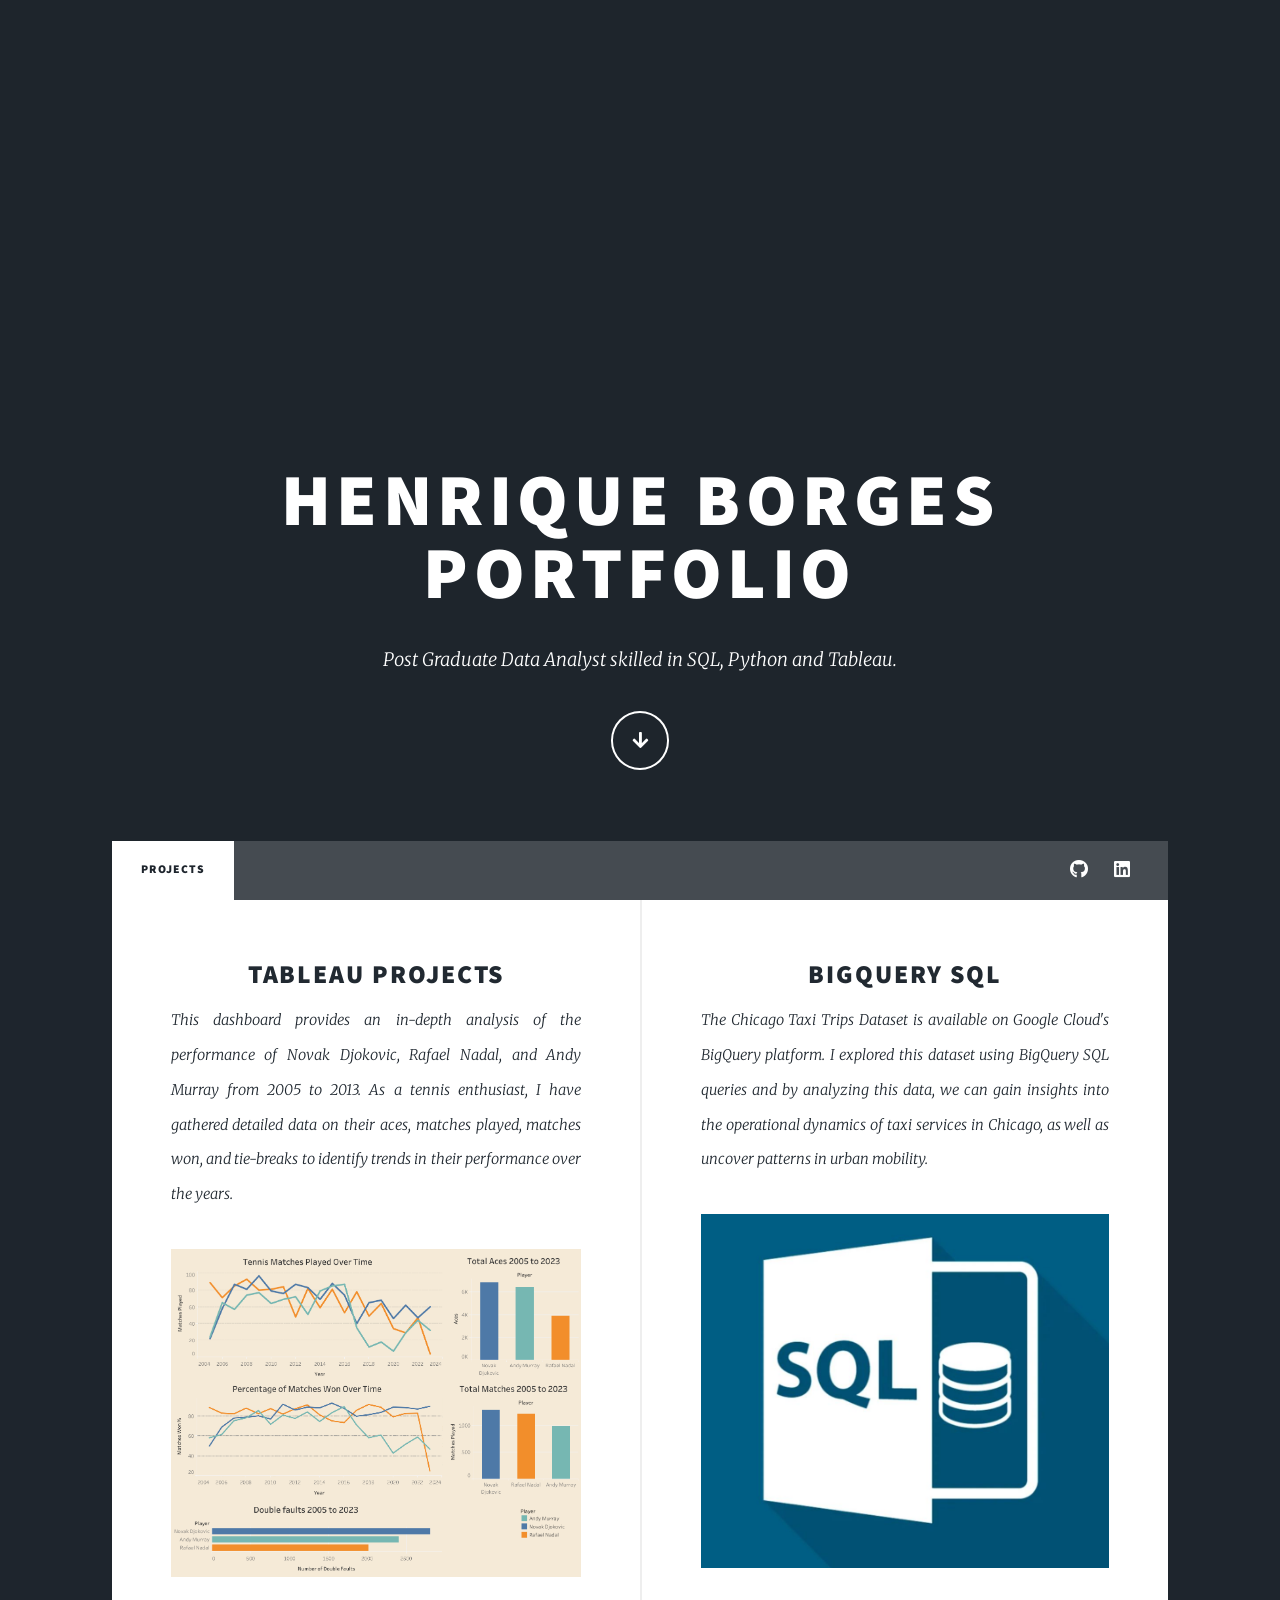
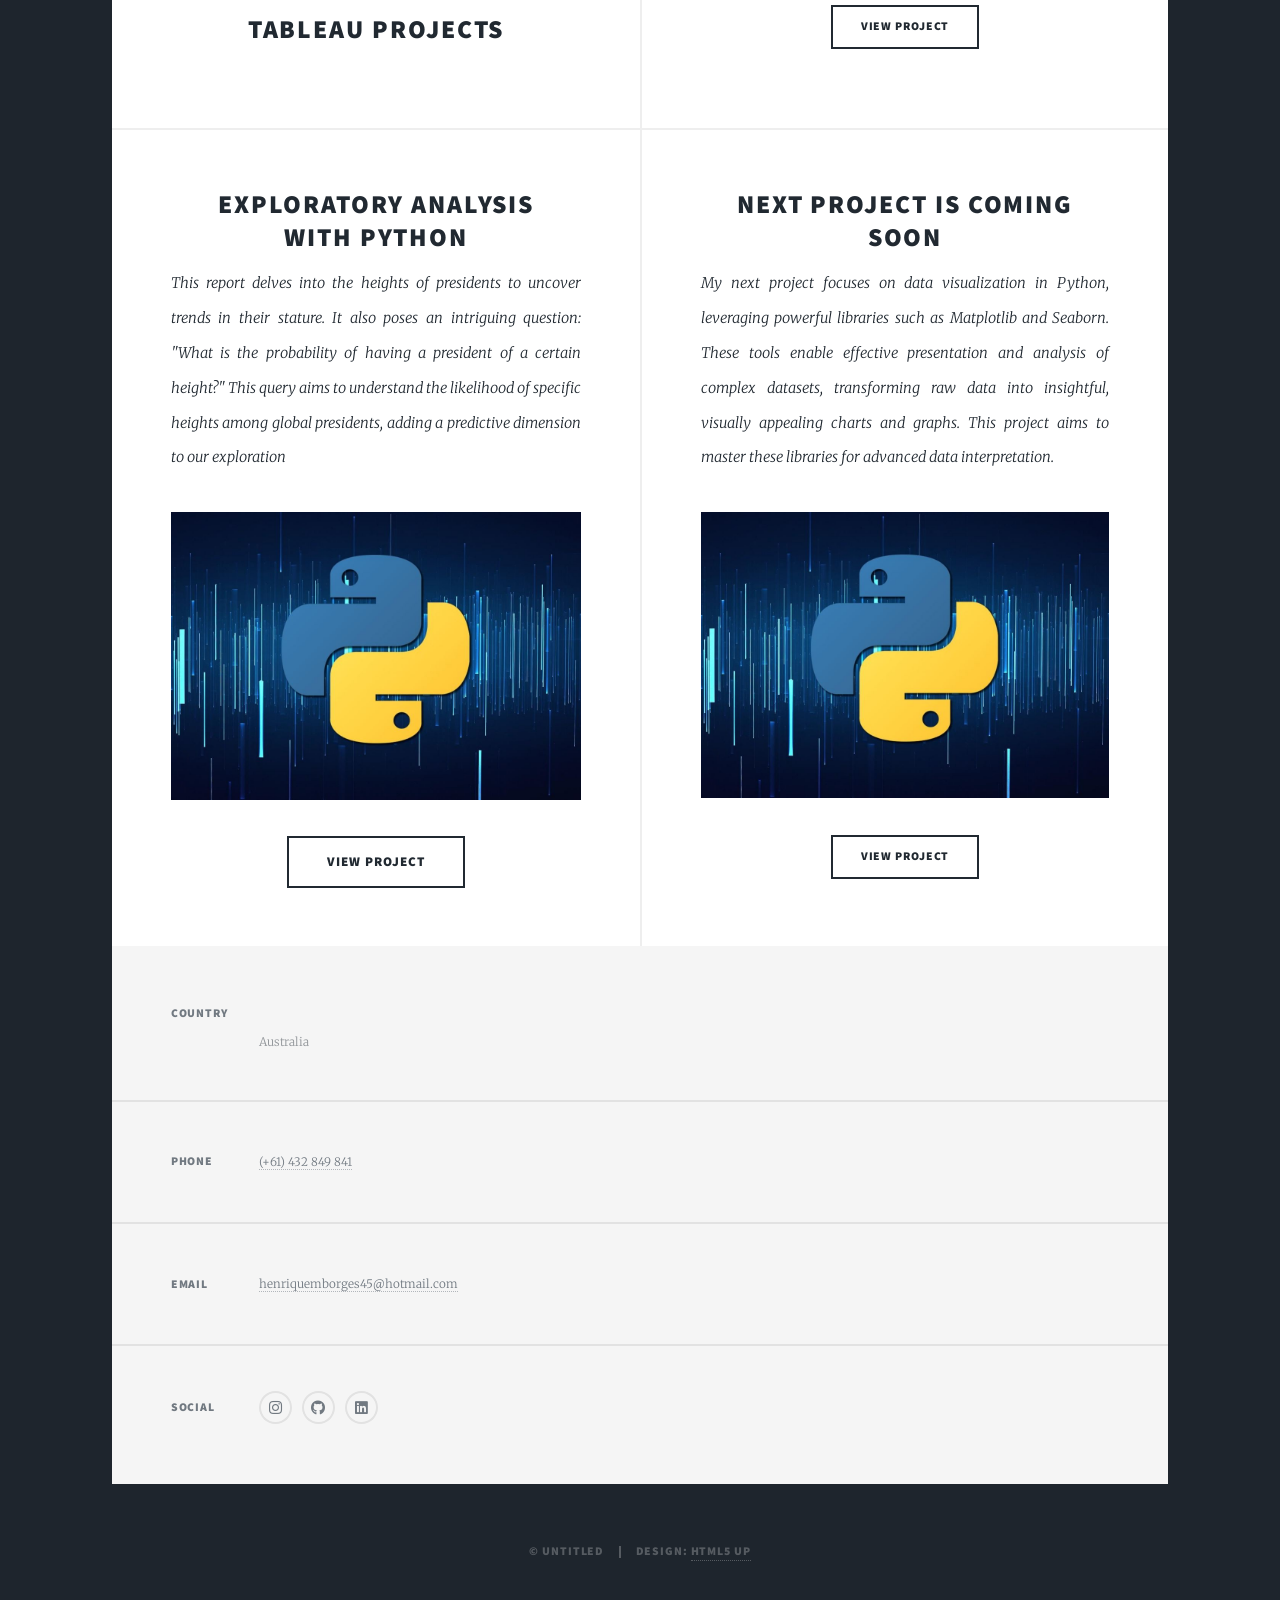
==== index.html @ 9bd464a3 "Update index.html" ====
<!DOCTYPE HTML>
<!--
	Massively by HTML5 UP
	html5up.net | @ajlkn
	Free for personal and commercial use under the CCA 3.0 license (html5up.net/license)
-->
<html>
	<head>
		<title>Henrique Borges 

		</title>
		<meta charset="utf-8" />
		<meta name="viewport" content="width=device-width, initial-scale=1, user-scalable=no" />
		<link rel="stylesheet" href="assets/css/main.css" />
		<noscript><link rel="stylesheet" href="assets/css/noscript.css" /></noscript>
	</head>
	<body class="is-preload">

		<!-- Wrapper -->
			<div id="wrapper" class="fade-in">

				<!-- Intro -->
					<div id="intro">
						<h1>Henrique Borges<br />
						Portfolio</h1>
						<p>Post Graduate Data Analyst skilled in SQL, Python and Tableau. <a href=" "> </a>  <a href=" "> </a> </p> 
						<ul class="actions">
							<li><a href="#header" class="button icon solid solo fa-arrow-down scrolly">Continue</a></li>
						</ul>
					</div>

				<!-- Header -->
					<header id="header">
						<a href="index.html" class="logo">Henrique Borges</a>
					</header>

				<!-- Nav -->
					<nav id="nav">
						<ul class="links">
							<li class="active"><a href="index.html">Projects</a></li>
							
						</ul>
						<ul class="icons">
							<li><a href="https://github.com/henrimbo" class="icon brands alt fa-github"><span class="label">GitHub</span></a></li>
							<li><a href="https://www.linkedin.com/in/henrique-borges-986b8b226/" class="icon brands alt fab fa-linkedin"><span class="label">linkedin</span></a></li>
						</ul>
					</nav>

				<!-- Main -->
					<div id="main">

						<!-- Featured Post -->
						<section class="posts">
							<article>
								<header>
									
									<h2><a href="https://public.tableau.com/app/profile/henrique.mendes.borges/viz/TennisPerformanceDashboard/Dashboard1">Tableau Projects <br />
									</a></h2>
									<p>This dashboard provides an in-depth analysis of the performance of Novak Djokovic, Rafael Nadal, and Andy Murray from 2005 to 2013. As a tennis enthusiast, 
										I have gathered detailed data on their aces, matches played, matches won, and tie-breaks to identify trends in their performance over the years. 
										</p>
								</header>
								<a href="https://public.tableau.com/app/profile/henrique.mendes.borges/viz/TennisPerformanceDashboard/Dashboard1" class="image fit" target="_blank"><img src="images/Dashboard Tableau.jpg" alt="" /></a>
								
								<ul class="actions special">
									<h2><a href="https://public.tableau.com/app/profile/henrique.mendes.borges/viz/TennisPerformanceDashboard/Dashboard1" target="_blank">Tableau Projects <br /></a></h2>
								</ul>
							</article>

						<!-- Posts -->
						
								<article>
									<header>
										
										<h2><a href="https://github.com/henrimbo/SQL-Queries-/blob/main/SQL%20Queries.sql" target="_blank">BigQuery SQL<br /></a></h2>
										</a></h2>
										<p>The Chicago Taxi Trips Dataset is available on Google Cloud's BigQuery platform. I explored this dataset using BigQuery SQL queries and by analyzing this data, we can gain insights into the operational dynamics 
											of taxi services in Chicago, as well as uncover patterns in urban mobility.</p>
									</header>
									<a href="https://github.com/henrimbo/SQL-Queries-/blob/main/SQL%20Queries.sql" class="image fit" target="_blank" ><img src="images\sql.JPG" alt="" /></a>
								
									<ul class="actions special">
										<li><a href="https://github.com/henrimbo/SQL-Queries-/blob/main/SQL%20Queries.sql" class="button" target="_blank" >View Project</a></li>
									</ul>
								</article>

								<article>
									<header>

										<h2><a href="https://github.com/henrimbo/Exploratory-Data-Analysis-/blob/main/An%C3%A1lise%20Explorat%C3%B3ria%202.ipynb">Exploratory Analysis<br />
										with Python</a></h2>
										<p>This report delves into the heights of presidents to uncover trends in their stature. It also poses an intriguing question: 
											"What is the probability of having a president of a certain height?" 
											This query aims to understand the likelihood of specific heights among global presidents, adding a predictive dimension to our exploration
									</header>
									<a href="https://github.com/henrimbo/Exploratory-Data-Analysis-/blob/main/An%C3%A1lise%20Explorat%C3%B3ria%202.ipynb" class="image fit"><img src="images/Python2.jpg" alt="" /></a>
									<ul class="actions special">
										<li><a href="https://github.com/henrimbo" class="button large">View Project</a></li>
									</ul>
								</article>


								<article>

									
									<header>
										
										<h2><a href="#">Next Project is coming soon<br />
										</a></h2>
										<p>My next project focuses on data visualization in Python, leveraging powerful libraries such as Matplotlib and Seaborn. 
											These tools enable effective presentation and analysis of complex datasets, transforming raw data into insightful, 
											visually appealing charts and graphs. This project aims to master these libraries for advanced data interpretation.</p>
									</header>
									<a href="#" class="image fit"><img src="images/Python2.jpg" alt="" /></a>
									
									<ul class="actions special">
										<li><a href="#" class="button">View Project</a></li>
									</ul>
								</article>


							</section>

						<!-- Footer -->
						

					</div>

				<!-- Footer -->
					<footer id="footer">
				
						<section class="split contact">
							<section class="alt">
								<h3>Country</h3>
								<p><br />
								Australia</p>
							</section>
							<section>
								<h3>Phone</h3>
								<p><a href="#">(+61) 432 849 841</a></p>
							</section>
							<section>
								<h3>Email</h3>
								<p><a href="#">henriquemborges45@hotmail.com</a></p>
							</section>
							<section>
								<h3>Social</h3>
								<ul class="icons alt">
									
									<li><a href="https://www.instagram.com/_henriqueborges/" class="icon brands alt fa-instagram"><span class="label">Instagram</span></a></li>
									<li><a href="https://github.com/henrimbo" class="icon brands alt fa-github"><span class="label">GitHub</span></a></li>
									<li><a href="https://www.linkedin.com/in/henrique-borges-986b8b226/" class="icon brands alt fab fa-linkedin"><span class="label">linkedin</span></a></li>
								</ul>
							</section>
						</section>
					</footer>

				<!-- Copyright -->
					<div id="copyright">
						<ul><li>&copy; Untitled</li><li>Design: <a href="https://html5up.net">HTML5 UP</a></li></ul>
					</div>

			</div>

		<!-- Scripts -->
			<script src="assets/js/jquery.min.js"></script>
			<script src="assets/js/jquery.scrollex.min.js"></script>
			<script src="assets/js/jquery.scrolly.min.js"></script>
			<script src="assets/js/browser.min.js"></script>
			<script src="assets/js/breakpoints.min.js"></script>
			<script src="assets/js/util.js"></script>
			<script src="assets/js/main.js"></script>

	</body>
</html>
---- assets/css/main.css ----
@import url(fontawesome-all.min.css);
@import url("https://fonts.googleapis.com/css?family=Merriweather:300,700,300italic,700italic|Source+Sans+Pro:900");

/*
	Massively by HTML5 UP
	html5up.net | @ajlkn
	Free for personal and commercial use under the CCA 3.0 license (html5up.net/license)
*/

html, body, div, span, applet, object,
iframe, h1, h2, h3, h4, h5, h6, p, blockquote,
pre, a, abbr, acronym, address, big, cite,
code, del, dfn, em, img, ins, kbd, q, s, samp,
small, strike, strong, sub, sup, tt, var, b,
u, i, center, dl, dt, dd, ol, ul, li, fieldset,
form, label, legend, table, caption, tbody,
tfoot, thead, tr, th, td, article, aside,
canvas, details, embed, figure, figcaption,
footer, header, hgroup, menu, nav, output, ruby,
section, summary, time, mark, audio, video {
	margin: 0;
	padding: 0;
	border: 0;
	font-size: 100%;
	font: inherit;
	vertical-align: baseline;}

article, aside, details, figcaption, figure,
footer, header, hgroup, menu, nav, section {
	display: block;}

body {
	line-height: 1;
}

ol, ul {
	list-style: none;
}

blockquote, q {
	quotes: none;
}

	blockquote:before, blockquote:after, q:before, q:after {
		content: '';
		content: none;
	}

table {
	border-collapse: collapse;
	border-spacing: 0;
}

body {
	-webkit-text-size-adjust: none;
}

mark {
	background-color: transparent;
	color: inherit;
}

input::-moz-focus-inner {
	border: 0;
	padding: 0;
}

input, select, textarea {
	-moz-appearance: none;
	-webkit-appearance: none;
	-ms-appearance: none;
	appearance: none;
}

/* Basic */

	@-ms-viewport {
		width: device-width;
	}

	body {
		-ms-overflow-style: scrollbar;
	}

	@media screen and (max-width: 480px) {

		html, body {
			min-width: 320px;
		}

	}

	html {
		box-sizing: border-box;
	}

	*, *:before, *:after {
		box-sizing: inherit;
	}

	body {
		background-color: #1e252d;
	}

		body.is-preload *, body.is-preload *:before, body.is-preload *:after {
			-moz-animation: none !important;
			-webkit-animation: none !important;
			-ms-animation: none !important;
			animation: none !important;
			-moz-transition: none !important;
			-webkit-transition: none !important;
			-ms-transition: none !important;
			transition: none !important;
		}

/* Type */

	html {
		font-size: 16pt;
	}

		@media screen and (max-width: 1680px) {

			html {
				font-size: 12pt;
			}

		}

		@media screen and (max-width: 1280px) {

			html {
				font-size: 11pt;
			}

		}

		@media screen and (max-width: 360px) {

			html {
				font-size: 10pt;
			}

		}

	body {
		color: #212931;
	}

	body, input, select, textarea {
		font-family: "Merriweather", Georgia, serif;
		font-weight: 300;
		font-size: 1rem;
		line-height: 2.375;
	}

	a {
		-moz-transition: color 0.2s ease-in-out, background-color 0.2s ease-in-out, border-color 0.2s ease-in-out, box-shadow 0.2s ease-in-out;
		-webkit-transition: color 0.2s ease-in-out, background-color 0.2s ease-in-out, border-color 0.2s ease-in-out, box-shadow 0.2s ease-in-out;
		-ms-transition: color 0.2s ease-in-out, background-color 0.2s ease-in-out, border-color 0.2s ease-in-out, box-shadow 0.2s ease-in-out;
		transition: color 0.2s ease-in-out, background-color 0.2s ease-in-out, border-color 0.2s ease-in-out, box-shadow 0.2s ease-in-out;
		border-bottom: dotted 1px;
		text-decoration: none;
	}

		a:hover {
			border-bottom-color: transparent;
		}

	strong, b {
		font-weight: 600;
	}

	em, i {
		font-style: italic;
	}

	p {
		text-align: justify;
		margin: 0 0 2rem 0;
	}

	h1, h2, h3, h4, h5, h6 {
		font-family: "Source Sans Pro", Helvetica, sans-serif;
		font-weight: 900;
		line-height: 1.5;
		letter-spacing: 0.075em;
		text-transform: uppercase;
		margin: 0 0 1rem 0;
	}

		h1 a, h2 a, h3 a, h4 a, h5 a, h6 a {
			border-bottom: 0;
			color: inherit;
			text-decoration: none;
		}

	h1 {
		font-size: 4rem;
		line-height: 1.1;
		margin: 0 0 2rem 0;
	}

	h2 {
		font-size: 1.75rem;
		line-height: 1.3;
		margin: 0 0 1.5rem 0;
	}

	h3 {
		font-size: 1.25rem;
		margin: 0 0 1.5rem 0;
	}

	h4 {
		font-size: 1rem;
	}

	h5 {
		font-size: 0.9rem;
	}

	h6 {
		font-size: 0.8rem;
	}

	sub {
		font-size: 0.8rem;
		position: relative;
		top: 0.5rem;
	}

	sup {
		font-size: 0.8rem;
		position: relative;
		top: -0.5rem;
	}

	blockquote {
		border-left: solid 4px;
		font-style: italic;
		margin: 0 0 2rem 0;
		padding: 0.5rem 0 0.5rem 2rem;
	}

	code {
		border: solid 2px;
		font-family: "Courier New", monospace;
		font-size: 0.9rem;
		margin: 0 0.25rem;
		padding: 0.25rem 0.65rem;
	}

	pre {
		-webkit-overflow-scrolling: touch;
		font-family: "Courier New", monospace;
		font-size: 0.9rem;
		margin: 0 0 2rem 0;
	}

		pre code {
			display: block;
			line-height: 1.75;
			padding: 1rem 1.5rem;
			overflow-x: auto;
		}

	hr {
		border: 0;
		border-bottom: solid 2px;
		margin: 3rem 0;
	}

		hr.major {
			margin: 5rem 0;
		}

	.align-left {
		text-align: left;
	}

	.align-center {
		text-align: center;
	}

	.align-right {
		text-align: right;
	}

	input, select, textarea {
		color: #212931;
	}

	a {
		color: #212931;
		border-bottom-color: rgba(33, 41, 49, 0.5);
	}

		a:hover {
			border-bottom-color: transparent;
			color: #18bfef !important;
		}

	strong, b {
		color: #212931;
	}

	h1, h2, h3, h4, h5, h6 {
		color: #212931;
	}

	blockquote {
		border-left-color: #eeeeee;
	}

	code {
		background: rgba(220, 220, 220, 0.25);
		border-color: #eeeeee;
	}

	hr {
		border-bottom-color: #eeeeee;
	}

/* Row */

	.row {
		display: flex;
		flex-wrap: wrap;
		box-sizing: border-box;
		align-items: stretch;
	}

		.row > * {
			box-sizing: border-box;
		}

		.row.gtr-uniform > * > :last-child {
			margin-bottom: 0;
		}

		.row.aln-left {
			justify-content: flex-start;
		}

		.row.aln-center {
			justify-content: center;
		}

		.row.aln-right {
			justify-content: flex-end;
		}

		.row.aln-top {
			align-items: flex-start;
		}

		.row.aln-middle {
			align-items: center;
		}

		.row.aln-bottom {
			align-items: flex-end;
		}

		.row > .imp {
			order: -1;
		}

		.row > .col-1 {
			width: 8.33333%;
		}

		.row > .off-1 {
			margin-left: 8.33333%;
		}

		.row > .col-2 {
			width: 16.66667%;
		}

		.row > .off-2 {
			margin-left: 16.66667%;
		}

		.row > .col-3 {
			width: 25%;
		}

		.row > .off-3 {
			margin-left: 25%;
		}

		.row > .col-4 {
			width: 33.33333%;
		}

		.row > .off-4 {
			margin-left: 33.33333%;
		}

		.row > .col-5 {
			width: 41.66667%;
		}

		.row > .off-5 {
			margin-left: 41.66667%;
		}

		.row > .col-6 {
			width: 50%;
		}

		.row > .off-6 {
			margin-left: 50%;
		}

		.row > .col-7 {
			width: 58.33333%;
		}

		.row > .off-7 {
			margin-left: 58.33333%;
		}

		.row > .col-8 {
			width: 66.66667%;
		}

		.row > .off-8 {
			margin-left: 66.66667%;
		}

		.row > .col-9 {
			width: 75%;
		}

		.row > .off-9 {
			margin-left: 75%;
		}

		.row > .col-10 {
			width: 83.33333%;
		}

		.row > .off-10 {
			margin-left: 83.33333%;
		}

		.row > .col-11 {
			width: 91.66667%;
		}

		.row > .off-11 {
			margin-left: 91.66667%;
		}

		.row > .col-12 {
			width: 100%;
		}

		.row > .off-12 {
			margin-left: 100%;
		}

		.row.gtr-0 {
			margin-top: 0;
			margin-left: 0rem;
		}

			.row.gtr-0 > * {
				padding: 0 0 0 0rem;
			}

			.row.gtr-0.gtr-uniform {
				margin-top: 0rem;
			}

				.row.gtr-0.gtr-uniform > * {
					padding-top: 0rem;
				}

		.row.gtr-25 {
			margin-top: 0;
			margin-left: -0.375rem;
		}

			.row.gtr-25 > * {
				padding: 0 0 0 0.375rem;
			}

			.row.gtr-25.gtr-uniform {
				margin-top: -0.375rem;
			}

				.row.gtr-25.gtr-uniform > * {
					padding-top: 0.375rem;
				}

		.row.gtr-50 {
			margin-top: 0;
			margin-left: -0.75rem;
		}

			.row.gtr-50 > * {
				padding: 0 0 0 0.75rem;
			}

			.row.gtr-50.gtr-uniform {
				margin-top: -0.75rem;
			}

				.row.gtr-50.gtr-uniform > * {
					padding-top: 0.75rem;
				}

		.row {
			margin-top: 0;
			margin-left: -1.5rem;
		}

			.row > * {
				padding: 0 0 0 1.5rem;
			}

			.row.gtr-uniform {
				margin-top: -1.5rem;
			}

				.row.gtr-uniform > * {
					padding-top: 1.5rem;
				}

		.row.gtr-150 {
			margin-top: 0;
			margin-left: -2.25rem;
		}

			.row.gtr-150 > * {
				padding: 0 0 0 2.25rem;
			}

			.row.gtr-150.gtr-uniform {
				margin-top: -2.25rem;
			}

				.row.gtr-150.gtr-uniform > * {
					padding-top: 2.25rem;
				}

		.row.gtr-200 {
			margin-top: 0;
			margin-left: -3rem;
		}

			.row.gtr-200 > * {
				padding: 0 0 0 3rem;
			}

			.row.gtr-200.gtr-uniform {
				margin-top: -3rem;
			}

				.row.gtr-200.gtr-uniform > * {
					padding-top: 3rem;
				}

		@media screen and (max-width: 1680px) {

			.row {
				display: flex;
				flex-wrap: wrap;
				box-sizing: border-box;
				align-items: stretch;
			}

				.row > * {
					box-sizing: border-box;
				}

				.row.gtr-uniform > * > :last-child {
					margin-bottom: 0;
				}

				.row.aln-left {
					justify-content: flex-start;
				}

				.row.aln-center {
					justify-content: center;
				}

				.row.aln-right {
					justify-content: flex-end;
				}

				.row.aln-top {
					align-items: flex-start;
				}

				.row.aln-middle {
					align-items: center;
				}

				.row.aln-bottom {
					align-items: flex-end;
				}

				.row > .imp-xlarge {
					order: -1;
				}

				.row > .col-1-xlarge {
					width: 8.33333%;
				}

				.row > .off-1-xlarge {
					margin-left: 8.33333%;
				}

				.row > .col-2-xlarge {
					width: 16.66667%;
				}

				.row > .off-2-xlarge {
					margin-left: 16.66667%;
				}

				.row > .col-3-xlarge {
					width: 25%;
				}

				.row > .off-3-xlarge {
					margin-left: 25%;
				}

				.row > .col-4-xlarge {
					width: 33.33333%;
				}

				.row > .off-4-xlarge {
					margin-left: 33.33333%;
				}

				.row > .col-5-xlarge {
					width: 41.66667%;
				}

				.row > .off-5-xlarge {
					margin-left: 41.66667%;
				}

				.row > .col-6-xlarge {
					width: 50%;
				}

				.row > .off-6-xlarge {
					margin-left: 50%;
				}

				.row > .col-7-xlarge {
					width: 58.33333%;
				}

				.row > .off-7-xlarge {
					margin-left: 58.33333%;
				}

				.row > .col-8-xlarge {
					width: 66.66667%;
				}

				.row > .off-8-xlarge {
					margin-left: 66.66667%;
				}

				.row > .col-9-xlarge {
					width: 75%;
				}

				.row > .off-9-xlarge {
					margin-left: 75%;
				}

				.row > .col-10-xlarge {
					width: 83.33333%;
				}

				.row > .off-10-xlarge {
					margin-left: 83.33333%;
				}

				.row > .col-11-xlarge {
					width: 91.66667%;
				}

				.row > .off-11-xlarge {
					margin-left: 91.66667%;
				}

				.row > .col-12-xlarge {
					width: 100%;
				}

				.row > .off-12-xlarge {
					margin-left: 100%;
				}

				.row.gtr-0 {
					margin-top: 0;
					margin-left: 0rem;
				}

					.row.gtr-0 > * {
						padding: 0 0 0 0rem;
					}

					.row.gtr-0.gtr-uniform {
						margin-top: 0rem;
					}

						.row.gtr-0.gtr-uniform > * {
							padding-top: 0rem;
						}

				.row.gtr-25 {
					margin-top: 0;
					margin-left: -0.375rem;
				}

					.row.gtr-25 > * {
						padding: 0 0 0 0.375rem;
					}

					.row.gtr-25.gtr-uniform {
						margin-top: -0.375rem;
					}

						.row.gtr-25.gtr-uniform > * {
							padding-top: 0.375rem;
						}

				.row.gtr-50 {
					margin-top: 0;
					margin-left: -0.75rem;
				}

					.row.gtr-50 > * {
						padding: 0 0 0 0.75rem;
					}

					.row.gtr-50.gtr-uniform {
						margin-top: -0.75rem;
					}

						.row.gtr-50.gtr-uniform > * {
							padding-top: 0.75rem;
						}

				.row {
					margin-top: 0;
					margin-left: -1.5rem;
				}

					.row > * {
						padding: 0 0 0 1.5rem;
					}

					.row.gtr-uniform {
						margin-top: -1.5rem;
					}

						.row.gtr-uniform > * {
							padding-top: 1.5rem;
						}

				.row.gtr-150 {
					margin-top: 0;
					margin-left: -2.25rem;
				}

					.row.gtr-150 > * {
						padding: 0 0 0 2.25rem;
					}

					.row.gtr-150.gtr-uniform {
						margin-top: -2.25rem;
					}

						.row.gtr-150.gtr-uniform > * {
							padding-top: 2.25rem;
						}

				.row.gtr-200 {
					margin-top: 0;
					margin-left: -3rem;
				}

					.row.gtr-200 > * {
						padding: 0 0 0 3rem;
					}

					.row.gtr-200.gtr-uniform {
						margin-top: -3rem;
					}

						.row.gtr-200.gtr-uniform > * {
							padding-top: 3rem;
						}

		}

		@media screen and (max-width: 1280px) {

			.row {
				display: flex;
				flex-wrap: wrap;
				box-sizing: border-box;
				align-items: stretch;
			}

				.row > * {
					box-sizing: border-box;
				}

				.row.gtr-uniform > * > :last-child {
					margin-bottom: 0;
				}

				.row.aln-left {
					justify-content: flex-start;
				}

				.row.aln-center {
					justify-content: center;
				}

				.row.aln-right {
					justify-content: flex-end;
				}

				.row.aln-top {
					align-items: flex-start;
				}

				.row.aln-middle {
					align-items: center;
				}

				.row.aln-bottom {
					align-items: flex-end;
				}

				.row > .imp-large {
					order: -1;
				}

				.row > .col-1-large {
					width: 8.33333%;
				}

				.row > .off-1-large {
					margin-left: 8.33333%;
				}

				.row > .col-2-large {
					width: 16.66667%;
				}

				.row > .off-2-large {
					margin-left: 16.66667%;
				}

				.row > .col-3-large {
					width: 25%;
				}

				.row > .off-3-large {
					margin-left: 25%;
				}

				.row > .col-4-large {
					width: 33.33333%;
				}

				.row > .off-4-large {
					margin-left: 33.33333%;
				}

				.row > .col-5-large {
					width: 41.66667%;
				}

				.row > .off-5-large {
					margin-left: 41.66667%;
				}

				.row > .col-6-large {
					width: 50%;
				}

				.row > .off-6-large {
					margin-left: 50%;
				}

				.row > .col-7-large {
					width: 58.33333%;
				}

				.row > .off-7-large {
					margin-left: 58.33333%;
				}

				.row > .col-8-large {
					width: 66.66667%;
				}

				.row > .off-8-large {
					margin-left: 66.66667%;
				}

				.row > .col-9-large {
					width: 75%;
				}

				.row > .off-9-large {
					margin-left: 75%;
				}

				.row > .col-10-large {
					width: 83.33333%;
				}

				.row > .off-10-large {
					margin-left: 83.33333%;
				}

				.row > .col-11-large {
					width: 91.66667%;
				}

				.row > .off-11-large {
					margin-left: 91.66667%;
				}

				.row > .col-12-large {
					width: 100%;
				}

				.row > .off-12-large {
					margin-left: 100%;
				}

				.row.gtr-0 {
					margin-top: 0;
					margin-left: 0rem;
				}

					.row.gtr-0 > * {
						padding: 0 0 0 0rem;
					}

					.row.gtr-0.gtr-uniform {
						margin-top: 0rem;
					}

						.row.gtr-0.gtr-uniform > * {
							padding-top: 0rem;
						}

				.row.gtr-25 {
					margin-top: 0;
					margin-left: -0.375rem;
				}

					.row.gtr-25 > * {
						padding: 0 0 0 0.375rem;
					}

					.row.gtr-25.gtr-uniform {
						margin-top: -0.375rem;
					}

						.row.gtr-25.gtr-uniform > * {
							padding-top: 0.375rem;
						}

				.row.gtr-50 {
					margin-top: 0;
					margin-left: -0.75rem;
				}

					.row.gtr-50 > * {
						padding: 0 0 0 0.75rem;
					}

					.row.gtr-50.gtr-uniform {
						margin-top: -0.75rem;
					}

						.row.gtr-50.gtr-uniform > * {
							padding-top: 0.75rem;
						}

				.row {
					margin-top: 0;
					margin-left: -1.5rem;
				}

					.row > * {
						padding: 0 0 0 1.5rem;
					}

					.row.gtr-uniform {
						margin-top: -1.5rem;
					}

						.row.gtr-uniform > * {
							padding-top: 1.5rem;
						}

				.row.gtr-150 {
					margin-top: 0;
					margin-left: -2.25rem;
				}

					.row.gtr-150 > * {
						padding: 0 0 0 2.25rem;
					}

					.row.gtr-150.gtr-uniform {
						margin-top: -2.25rem;
					}

						.row.gtr-150.gtr-uniform > * {
							padding-top: 2.25rem;
						}

				.row.gtr-200 {
					margin-top: 0;
					margin-left: -3rem;
				}

					.row.gtr-200 > * {
						padding: 0 0 0 3rem;
					}

					.row.gtr-200.gtr-uniform {
						margin-top: -3rem;
					}

						.row.gtr-200.gtr-uniform > * {
							padding-top: 3rem;
						}

		}

		@media screen and (max-width: 980px) {

			.row {
				display: flex;
				flex-wrap: wrap;
				box-sizing: border-box;
				align-items: stretch;
			}

				.row > * {
					box-sizing: border-box;
				}

				.row.gtr-uniform > * > :last-child {
					margin-bottom: 0;
				}

				.row.aln-left {
					justify-content: flex-start;
				}

				.row.aln-center {
					justify-content: center;
				}

				.row.aln-right {
					justify-content: flex-end;
				}

				.row.aln-top {
					align-items: flex-start;
				}

				.row.aln-middle {
					align-items: center;
				}

				.row.aln-bottom {
					align-items: flex-end;
				}

				.row > .imp-medium {
					order: -1;
				}

				.row > .col-1-medium {
					width: 8.33333%;
				}

				.row > .off-1-medium {
					margin-left: 8.33333%;
				}

				.row > .col-2-medium {
					width: 16.66667%;
				}

				.row > .off-2-medium {
					margin-left: 16.66667%;
				}

				.row > .col-3-medium {
					width: 25%;
				}

				.row > .off-3-medium {
					margin-left: 25%;
				}

				.row > .col-4-medium {
					width: 33.33333%;
				}

				.row > .off-4-medium {
					margin-left: 33.33333%;
				}

				.row > .col-5-medium {
					width: 41.66667%;
				}

				.row > .off-5-medium {
					margin-left: 41.66667%;
				}

				.row > .col-6-medium {
					width: 50%;
				}

				.row > .off-6-medium {
					margin-left: 50%;
				}

				.row > .col-7-medium {
					width: 58.33333%;
				}

				.row > .off-7-medium {
					margin-left: 58.33333%;
				}

				.row > .col-8-medium {
					width: 66.66667%;
				}

				.row > .off-8-medium {
					margin-left: 66.66667%;
				}

				.row > .col-9-medium {
					width: 75%;
				}

				.row > .off-9-medium {
					margin-left: 75%;
				}

				.row > .col-10-medium {
					width: 83.33333%;
				}

				.row > .off-10-medium {
					margin-left: 83.33333%;
				}

				.row > .col-11-medium {
					width: 91.66667%;
				}

				.row > .off-11-medium {
					margin-left: 91.66667%;
				}

				.row > .col-12-medium {
					width: 100%;
				}

				.row > .off-12-medium {
					margin-left: 100%;
				}

				.row.gtr-0 {
					margin-top: 0;
					margin-left: 0rem;
				}

					.row.gtr-0 > * {
						padding: 0 0 0 0rem;
					}

					.row.gtr-0.gtr-uniform {
						margin-top: 0rem;
					}

						.row.gtr-0.gtr-uniform > * {
							padding-top: 0rem;
						}

				.row.gtr-25 {
					margin-top: 0;
					margin-left: -0.375rem;
				}

					.row.gtr-25 > * {
						padding: 0 0 0 0.375rem;
					}

					.row.gtr-25.gtr-uniform {
						margin-top: -0.375rem;
					}

						.row.gtr-25.gtr-uniform > * {
							padding-top: 0.375rem;
						}

				.row.gtr-50 {
					margin-top: 0;
					margin-left: -0.75rem;
				}

					.row.gtr-50 > * {
						padding: 0 0 0 0.75rem;
					}

					.row.gtr-50.gtr-uniform {
						margin-top: -0.75rem;
					}

						.row.gtr-50.gtr-uniform > * {
							padding-top: 0.75rem;
						}

				.row {
					margin-top: 0;
					margin-left: -1.5rem;
				}

					.row > * {
						padding: 0 0 0 1.5rem;
					}

					.row.gtr-uniform {
						margin-top: -1.5rem;
					}

						.row.gtr-uniform > * {
							padding-top: 1.5rem;
						}

				.row.gtr-150 {
					margin-top: 0;
					margin-left: -2.25rem;
				}

					.row.gtr-150 > * {
						padding: 0 0 0 2.25rem;
					}

					.row.gtr-150.gtr-uniform {
						margin-top: -2.25rem;
					}

						.row.gtr-150.gtr-uniform > * {
							padding-top: 2.25rem;
						}

				.row.gtr-200 {
					margin-top: 0;
					margin-left: -3rem;
				}

					.row.gtr-200 > * {
						padding: 0 0 0 3rem;
					}

					.row.gtr-200.gtr-uniform {
						margin-top: -3rem;
					}

						.row.gtr-200.gtr-uniform > * {
							padding-top: 3rem;
						}

		}

		@media screen and (max-width: 736px) {

			.row {
				display: flex;
				flex-wrap: wrap;
				box-sizing: border-box;
				align-items: stretch;
			}

				.row > * {
					box-sizing: border-box;
				}

				.row.gtr-uniform > * > :last-child {
					margin-bottom: 0;
				}

				.row.aln-left {
					justify-content: flex-start;
				}

				.row.aln-center {
					justify-content: center;
				}

				.row.aln-right {
					justify-content: flex-end;
				}

				.row.aln-top {
					align-items: flex-start;
				}

				.row.aln-middle {
					align-items: center;
				}

				.row.aln-bottom {
					align-items: flex-end;
				}

				.row > .imp-small {
					order: -1;
				}

				.row > .col-1-small {
					width: 8.33333%;
				}

				.row > .off-1-small {
					margin-left: 8.33333%;
				}

				.row > .col-2-small {
					width: 16.66667%;
				}

				.row > .off-2-small {
					margin-left: 16.66667%;
				}

				.row > .col-3-small {
					width: 25%;
				}

				.row > .off-3-small {
					margin-left: 25%;
				}

				.row > .col-4-small {
					width: 33.33333%;
				}

				.row > .off-4-small {
					margin-left: 33.33333%;
				}

				.row > .col-5-small {
					width: 41.66667%;
				}

				.row > .off-5-small {
					margin-left: 41.66667%;
				}

				.row > .col-6-small {
					width: 50%;
				}

				.row > .off-6-small {
					margin-left: 50%;
				}

				.row > .col-7-small {
					width: 58.33333%;
				}

				.row > .off-7-small {
					margin-left: 58.33333%;
				}

				.row > .col-8-small {
					width: 66.66667%;
				}

				.row > .off-8-small {
					margin-left: 66.66667%;
				}

				.row > .col-9-small {
					width: 75%;
				}

				.row > .off-9-small {
					margin-left: 75%;
				}

				.row > .col-10-small {
					width: 83.33333%;
				}

				.row > .off-10-small {
					margin-left: 83.33333%;
				}

				.row > .col-11-small {
					width: 91.66667%;
				}

				.row > .off-11-small {
					margin-left: 91.66667%;
				}

				.row > .col-12-small {
					width: 100%;
				}

				.row > .off-12-small {
					margin-left: 100%;
				}

				.row.gtr-0 {
					margin-top: 0;
					margin-left: 0rem;
				}

					.row.gtr-0 > * {
						padding: 0 0 0 0rem;
					}

					.row.gtr-0.gtr-uniform {
						margin-top: 0rem;
					}

						.row.gtr-0.gtr-uniform > * {
							padding-top: 0rem;
						}

				.row.gtr-25 {
					margin-top: 0;
					margin-left: -0.375rem;
				}

					.row.gtr-25 > * {
						padding: 0 0 0 0.375rem;
					}

					.row.gtr-25.gtr-uniform {
						margin-top: -0.375rem;
					}

						.row.gtr-25.gtr-uniform > * {
							padding-top: 0.375rem;
						}

				.row.gtr-50 {
					margin-top: 0;
					margin-left: -0.75rem;
				}

					.row.gtr-50 > * {
						padding: 0 0 0 0.75rem;
					}

					.row.gtr-50.gtr-uniform {
						margin-top: -0.75rem;
					}

						.row.gtr-50.gtr-uniform > * {
							padding-top: 0.75rem;
						}

				.row {
					margin-top: 0;
					margin-left: -1.5rem;
				}

					.row > * {
						padding: 0 0 0 1.5rem;
					}

					.row.gtr-uniform {
						margin-top: -1.5rem;
					}

						.row.gtr-uniform > * {
							padding-top: 1.5rem;
						}

				.row.gtr-150 {
					margin-top: 0;
					margin-left: -2.25rem;
				}

					.row.gtr-150 > * {
						padding: 0 0 0 2.25rem;
					}

					.row.gtr-150.gtr-uniform {
						margin-top: -2.25rem;
					}

						.row.gtr-150.gtr-uniform > * {
							padding-top: 2.25rem;
						}

				.row.gtr-200 {
					margin-top: 0;
					margin-left: -3rem;
				}

					.row.gtr-200 > * {
						padding: 0 0 0 3rem;
					}

					.row.gtr-200.gtr-uniform {
						margin-top: -3rem;
					}

						.row.gtr-200.gtr-uniform > * {
							padding-top: 3rem;
						}

		}

		@media screen and (max-width: 480px) {

			.row {
				display: flex;
				flex-wrap: wrap;
				box-sizing: border-box;
				align-items: stretch;
			}

				.row > * {
					box-sizing: border-box;
				}

				.row.gtr-uniform > * > :last-child {
					margin-bottom: 0;
				}

				.row.aln-left {
					justify-content: flex-start;
				}

				.row.aln-center {
					justify-content: center;
				}

				.row.aln-right {
					justify-content: flex-end;
				}

				.row.aln-top {
					align-items: flex-start;
				}

				.row.aln-middle {
					align-items: center;
				}

				.row.aln-bottom {
					align-items: flex-end;
				}

				.row > .imp-xsmall {
					order: -1;
				}

				.row > .col-1-xsmall {
					width: 8.33333%;
				}

				.row > .off-1-xsmall {
					margin-left: 8.33333%;
				}

				.row > .col-2-xsmall {
					width: 16.66667%;
				}

				.row > .off-2-xsmall {
					margin-left: 16.66667%;
				}

				.row > .col-3-xsmall {
					width: 25%;
				}

				.row > .off-3-xsmall {
					margin-left: 25%;
				}

				.row > .col-4-xsmall {
					width: 33.33333%;
				}

				.row > .off-4-xsmall {
					margin-left: 33.33333%;
				}

				.row > .col-5-xsmall {
					width: 41.66667%;
				}

				.row > .off-5-xsmall {
					margin-left: 41.66667%;
				}

				.row > .col-6-xsmall {
					width: 50%;
				}

				.row > .off-6-xsmall {
					margin-left: 50%;
				}

				.row > .col-7-xsmall {
					width: 58.33333%;
				}

				.row > .off-7-xsmall {
					margin-left: 58.33333%;
				}

				.row > .col-8-xsmall {
					width: 66.66667%;
				}

				.row > .off-8-xsmall {
					margin-left: 66.66667%;
				}

				.row > .col-9-xsmall {
					width: 75%;
				}

				.row > .off-9-xsmall {
					margin-left: 75%;
				}

				.row > .col-10-xsmall {
					width: 83.33333%;
				}

				.row > .off-10-xsmall {
					margin-left: 83.33333%;
				}

				.row > .col-11-xsmall {
					width: 91.66667%;
				}

				.row > .off-11-xsmall {
					margin-left: 91.66667%;
				}

				.row > .col-12-xsmall {
					width: 100%;
				}

				.row > .off-12-xsmall {
					margin-left: 100%;
				}

				.row.gtr-0 {
					margin-top: 0;
					margin-left: 0rem;
				}

					.row.gtr-0 > * {
						padding: 0 0 0 0rem;
					}

					.row.gtr-0.gtr-uniform {
						margin-top: 0rem;
					}

						.row.gtr-0.gtr-uniform > * {
							padding-top: 0rem;
						}

				.row.gtr-25 {
					margin-top: 0;
					margin-left: -0.375rem;
				}

					.row.gtr-25 > * {
						padding: 0 0 0 0.375rem;
					}

					.row.gtr-25.gtr-uniform {
						margin-top: -0.375rem;
					}

						.row.gtr-25.gtr-uniform > * {
							padding-top: 0.375rem;
						}

				.row.gtr-50 {
					margin-top: 0;
					margin-left: -0.75rem;
				}

					.row.gtr-50 > * {
						padding: 0 0 0 0.75rem;
					}

					.row.gtr-50.gtr-uniform {
						margin-top: -0.75rem;
					}

						.row.gtr-50.gtr-uniform > * {
							padding-top: 0.75rem;
						}

				.row {
					margin-top: 0;
					margin-left: -1.5rem;
				}

					.row > * {
						padding: 0 0 0 1.5rem;
					}

					.row.gtr-uniform {
						margin-top: -1.5rem;
					}

						.row.gtr-uniform > * {
							padding-top: 1.5rem;
						}

				.row.gtr-150 {
					margin-top: 0;
					margin-left: -2.25rem;
				}

					.row.gtr-150 > * {
						padding: 0 0 0 2.25rem;
					}

					.row.gtr-150.gtr-uniform {
						margin-top: -2.25rem;
					}

						.row.gtr-150.gtr-uniform > * {
							padding-top: 2.25rem;
						}

				.row.gtr-200 {
					margin-top: 0;
					margin-left: -3rem;
				}

					.row.gtr-200 > * {
						padding: 0 0 0 3rem;
					}

					.row.gtr-200.gtr-uniform {
						margin-top: -3rem;
					}

						.row.gtr-200.gtr-uniform > * {
							padding-top: 3rem;
						}

		}

		@media screen and (max-width: 360px) {

			.row {
				display: flex;
				flex-wrap: wrap;
				box-sizing: border-box;
				align-items: stretch;
			}

				.row > * {
					box-sizing: border-box;
				}

				.row.gtr-uniform > * > :last-child {
					margin-bottom: 0;
				}

				.row.aln-left {
					justify-content: flex-start;
				}

				.row.aln-center {
					justify-content: center;
				}

				.row.aln-right {
					justify-content: flex-end;
				}

				.row.aln-top {
					align-items: flex-start;
				}

				.row.aln-middle {
					align-items: center;
				}

				.row.aln-bottom {
					align-items: flex-end;
				}

				.row > .imp-xxsmall {
					order: -1;
				}

				.row > .col-1-xxsmall {
					width: 8.33333%;
				}

				.row > .off-1-xxsmall {
					margin-left: 8.33333%;
				}

				.row > .col-2-xxsmall {
					width: 16.66667%;
				}

				.row > .off-2-xxsmall {
					margin-left: 16.66667%;
				}

				.row > .col-3-xxsmall {
					width: 25%;
				}

				.row > .off-3-xxsmall {
					margin-left: 25%;
				}

				.row > .col-4-xxsmall {
					width: 33.33333%;
				}

				.row > .off-4-xxsmall {
					margin-left: 33.33333%;
				}

				.row > .col-5-xxsmall {
					width: 41.66667%;
				}

				.row > .off-5-xxsmall {
					margin-left: 41.66667%;
				}

				.row > .col-6-xxsmall {
					width: 50%;
				}

				.row > .off-6-xxsmall {
					margin-left: 50%;
				}

				.row > .col-7-xxsmall {
					width: 58.33333%;
				}

				.row > .off-7-xxsmall {
					margin-left: 58.33333%;
				}

				.row > .col-8-xxsmall {
					width: 66.66667%;
				}

				.row > .off-8-xxsmall {
					margin-left: 66.66667%;
				}

				.row > .col-9-xxsmall {
					width: 75%;
				}

				.row > .off-9-xxsmall {
					margin-left: 75%;
				}

				.row > .col-10-xxsmall {
					width: 83.33333%;
				}

				.row > .off-10-xxsmall {
					margin-left: 83.33333%;
				}

				.row > .col-11-xxsmall {
					width: 91.66667%;
				}

				.row > .off-11-xxsmall {
					margin-left: 91.66667%;
				}

				.row > .col-12-xxsmall {
					width: 100%;
				}

				.row > .off-12-xxsmall {
					margin-left: 100%;
				}

				.row.gtr-0 {
					margin-top: 0;
					margin-left: 0rem;
				}

					.row.gtr-0 > * {
						padding: 0 0 0 0rem;
					}

					.row.gtr-0.gtr-uniform {
						margin-top: 0rem;
					}

						.row.gtr-0.gtr-uniform > * {
							padding-top: 0rem;
						}

				.row.gtr-25 {
					margin-top: 0;
					margin-left: -0.375rem;
				}

					.row.gtr-25 > * {
						padding: 0 0 0 0.375rem;
					}

					.row.gtr-25.gtr-uniform {
						margin-top: -0.375rem;
					}

						.row.gtr-25.gtr-uniform > * {
							padding-top: 0.375rem;
						}

				.row.gtr-50 {
					margin-top: 0;
					margin-left: -0.75rem;
				}

					.row.gtr-50 > * {
						padding: 0 0 0 0.75rem;
					}

					.row.gtr-50.gtr-uniform {
						margin-top: -0.75rem;
					}

						.row.gtr-50.gtr-uniform > * {
							padding-top: 0.75rem;
						}

				.row {
					margin-top: 0;
					margin-left: -1.5rem;
				}

					.row > * {
						padding: 0 0 0 1.5rem;
					}

					.row.gtr-uniform {
						margin-top: -1.5rem;
					}

						.row.gtr-uniform > * {
							padding-top: 1.5rem;
						}

				.row.gtr-150 {
					margin-top: 0;
					margin-left: -2.25rem;
				}

					.row.gtr-150 > * {
						padding: 0 0 0 2.25rem;
					}

					.row.gtr-150.gtr-uniform {
						margin-top: -2.25rem;
					}

						.row.gtr-150.gtr-uniform > * {
							padding-top: 2.25rem;
						}

				.row.gtr-200 {
					margin-top: 0;
					margin-left: -3rem;
				}

					.row.gtr-200 > * {
						padding: 0 0 0 3rem;
					}

					.row.gtr-200.gtr-uniform {
						margin-top: -3rem;
					}

						.row.gtr-200.gtr-uniform > * {
							padding-top: 3rem;
						}

		}

/* Box */

	.box {
		border: solid 2px;
		margin-bottom: 2rem;
		padding: 1.5rem;
	}

		.box > :last-child,
		.box > :last-child > :last-child,
		.box > :last-child > :last-child > :last-child {
			margin-bottom: 0;
		}

		.box.alt {
			border: 0;
			border-radius: 0;
			padding: 0;
		}

	.box {
		border-color: #eeeeee;
	}

/* Button */

	input[type="submit"],
	input[type="reset"],
	input[type="button"],
	button,
	.button {
		-moz-appearance: none;
		-webkit-appearance: none;
		-ms-appearance: none;
		appearance: none;
		-moz-transition: background-color 0.2s ease-in-out, box-shadow 0.2s ease-in-out, color 0.2s ease-in-out;
		-webkit-transition: background-color 0.2s ease-in-out, box-shadow 0.2s ease-in-out, color 0.2s ease-in-out;
		-ms-transition: background-color 0.2s ease-in-out, box-shadow 0.2s ease-in-out, color 0.2s ease-in-out;
		transition: background-color 0.2s ease-in-out, box-shadow 0.2s ease-in-out, color 0.2s ease-in-out;
		border: 0;
		border-radius: 0;
		cursor: pointer;
		display: inline-block;
		font-family: "Source Sans Pro", Helvetica, sans-serif;
		font-size: 0.8rem;
		font-weight: 900;
		letter-spacing: 0.075em;
		height: 3rem;
		line-height: 3rem;
		padding: 0 2rem;
		text-align: center;
		text-decoration: none;
		text-transform: uppercase;
		white-space: nowrap;
	}

		input[type="submit"].icon:before,
		input[type="reset"].icon:before,
		input[type="button"].icon:before,
		button.icon:before,
		.button.icon:before {
			margin-right: 0.5rem;
		}

		input[type="submit"].icon.solo,
		input[type="reset"].icon.solo,
		input[type="button"].icon.solo,
		button.icon.solo,
		.button.icon.solo {
			position: relative;
			width: 4rem;
			height: 4rem;
			line-height: 4rem;
			border-radius: 4rem;
			text-indent: 4rem;
			overflow: hidden;
			padding: 0;
			white-space: nowrap;
		}

			input[type="submit"].icon.solo:before,
			input[type="reset"].icon.solo:before,
			input[type="button"].icon.solo:before,
			button.icon.solo:before,
			.button.icon.solo:before {
				position: absolute;
				display: block;
				top: 0;
				left: 0;
				width: inherit;
				height: inherit;
				line-height: inherit;
				font-size: 1.25rem;
				margin-right: 0;
				text-align: center;
				text-indent: 0;
			}

		input[type="submit"].fit,
		input[type="reset"].fit,
		input[type="button"].fit,
		button.fit,
		.button.fit {
			width: 100%;
		}

		input[type="submit"].small,
		input[type="reset"].small,
		input[type="button"].small,
		button.small,
		.button.small {
			font-size: 0.7rem;
			height: 2.5rem;
			line-height: 2.5rem;
			padding: 0 1.5rem;
		}

		input[type="submit"].large,
		input[type="reset"].large,
		input[type="button"].large,
		button.large,
		.button.large {
			font-size: 0.9rem;
			height: 3.5rem;
			line-height: 3.5rem;
			padding: 0 2.75rem;
		}

		@media screen and (max-width: 980px) {

			input[type="submit"],
			input[type="reset"],
			input[type="button"],
			button,
			.button {
				font-size: 0.9rem;
				height: 3.25rem;
				line-height: 3.25rem;
			}

				input[type="submit"].large,
				input[type="reset"].large,
				input[type="button"].large,
				button.large,
				.button.large {
					font-size: 1rem;
					height: 3.75rem;
					line-height: 3.75rem;
				}

		}

		input[type="submit"].disabled, input[type="submit"]:disabled,
		input[type="reset"].disabled,
		input[type="reset"]:disabled,
		input[type="button"].disabled,
		input[type="button"]:disabled,
		button.disabled,
		button:disabled,
		.button.disabled,
		.button:disabled {
			pointer-events: none;
			opacity: 0.25;
		}

	input[type="submit"],
	input[type="reset"],
	input[type="button"],
	button,
	.button {
		background-color: transparent;
		box-shadow: inset 0 0 0 2px #212931;
		color: #212931 !important;
	}

		input[type="submit"]:hover,
		input[type="reset"]:hover,
		input[type="button"]:hover,
		button:hover,
		.button:hover {
			box-shadow: inset 0 0 0 2px #18bfef;
			color: #18bfef !important;
		}

		input[type="submit"].primary,
		input[type="reset"].primary,
		input[type="button"].primary,
		button.primary,
		.button.primary {
			background-color: #212931;
			box-shadow: none;
			color: #ffffff !important;
		}

			input[type="submit"].primary:hover,
			input[type="reset"].primary:hover,
			input[type="button"].primary:hover,
			button.primary:hover,
			.button.primary:hover {
				background-color: #18bfef;
			}

/* Form */

	form {
		margin: 0 0 2rem 0;
	}

		form > :last-child {
			margin-bottom: 0;
		}

		form > .fields {
			display: -moz-flex;
			display: -webkit-flex;
			display: -ms-flex;
			display: flex;
			-moz-flex-wrap: wrap;
			-webkit-flex-wrap: wrap;
			-ms-flex-wrap: wrap;
			flex-wrap: wrap;
			width: calc(100% + 3rem);
			margin: -1.5rem 0 2rem -1.5rem;
		}

			form > .fields > .field {
				-moz-flex-grow: 0;
				-webkit-flex-grow: 0;
				-ms-flex-grow: 0;
				flex-grow: 0;
				-moz-flex-shrink: 0;
				-webkit-flex-shrink: 0;
				-ms-flex-shrink: 0;
				flex-shrink: 0;
				padding: 1.5rem 0 0 1.5rem;
				width: calc(100% - 1.5rem);
			}

				form > .fields > .field.half {
					width: calc(50% - 0.75rem);
				}

				form > .fields > .field.third {
					width: calc(100%/3 - 0.5rem);
				}

				form > .fields > .field.quarter {
					width: calc(25% - 0.375rem);
				}

		@media screen and (max-width: 480px) {

			form > .fields {
				width: calc(100% + 3rem);
				margin: -1.5rem 0 2rem -1.5rem;
			}

				form > .fields > .field {
					padding: 1.5rem 0 0 1.5rem;
					width: calc(100% - 1.5rem);
				}

					form > .fields > .field.half {
						width: calc(100% - 1.5rem);
					}

					form > .fields > .field.third {
						width: calc(100% - 1.5rem);
					}

					form > .fields > .field.quarter {
						width: calc(100% - 1.5rem);
					}

		}

	label {
		display: block;
		font-family: "Source Sans Pro", Helvetica, sans-serif;
		font-weight: 900;
		line-height: 1.5;
		letter-spacing: 0.075em;
		font-size: 0.8rem;
		text-transform: uppercase;
		margin: 0 0 0.75rem 0;
	}

		@media screen and (max-width: 980px) {

			label {
				font-size: 0.9rem;
			}

		}

	input[type="text"],
	input[type="password"],
	input[type="email"],
	select,
	textarea {
		-moz-appearance: none;
		-webkit-appearance: none;
		-ms-appearance: none;
		appearance: none;
		background: transparent;
		border-radius: 0;
		border: solid 2px;
		color: inherit;
		display: block;
		outline: 0;
		padding: 0 1rem;
		text-decoration: none;
		width: 100%;
	}

		input[type="text"]:invalid,
		input[type="password"]:invalid,
		input[type="email"]:invalid,
		select:invalid,
		textarea:invalid {
			box-shadow: none;
		}

	select {
		background-size: 1.25rem;
		background-repeat: no-repeat;
		background-position: calc(100% - 1rem) center;
		height: 3rem;
		padding-right: 3rem;
		text-overflow: ellipsis;
	}

		select:focus::-ms-value {
			background-color: transparent;
		}

		select::-ms-expand {
			display: none;
		}

	input[type="text"],
	input[type="password"],
	input[type="email"],
	select {
		height: 3rem;
	}

	textarea {
		padding: 0.75rem 1rem;
	}

	input[type="checkbox"],
	input[type="radio"] {
		-moz-appearance: none;
		-webkit-appearance: none;
		-ms-appearance: none;
		appearance: none;
		display: block;
		float: left;
		margin-right: -2rem;
		opacity: 0;
		width: 1rem;
		z-index: -1;
	}

		input[type="checkbox"] + label,
		input[type="radio"] + label {
			text-decoration: none;
			cursor: pointer;
			display: inline-block;
			font-size: 1rem;
			letter-spacing: 0;
			font-family: "Merriweather", Georgia, serif;
			text-transform: none;
			font-weight: 300;
			padding-left: 2.8rem;
			padding-right: 1rem;
			position: relative;
		}

			input[type="checkbox"] + label:before,
			input[type="radio"] + label:before {
				-moz-osx-font-smoothing: grayscale;
				-webkit-font-smoothing: antialiased;
				display: inline-block;
				font-style: normal;
				font-variant: normal;
				text-rendering: auto;
				line-height: 1;
				text-transform: none !important;
				font-family: 'Font Awesome 5 Free';
				font-weight: 900;
			}

			input[type="checkbox"] + label:before,
			input[type="radio"] + label:before {
				border-radius: 0;
				border: solid 2px;
				content: '';
				display: inline-block;
				font-size: 0.8rem;
				height: 1.8rem;
				left: 0;
				line-height: 1.65rem;
				position: absolute;
				text-align: center;
				top: -0.125rem;
				width: 1.8rem;
			}

		input[type="checkbox"]:checked + label:before,
		input[type="radio"]:checked + label:before {
			content: '\f00c';
		}

	input[type="checkbox"] + label:before {
		border-radius: 0;
	}

	input[type="radio"] + label:before {
		border-radius: 100%;
	}

	::-webkit-input-placeholder {
		opacity: 1.0;
	}

	:-moz-placeholder {
		opacity: 1.0;
	}

	::-moz-placeholder {
		opacity: 1.0;
	}

	:-ms-input-placeholder {
		opacity: 1.0;
	}

	label {
		color: #212931;
	}

	input[type="text"],
	input[type="password"],
	input[type="email"],
	select,
	textarea {
		border-color: #eeeeee;
	}

		input[type="text"]:focus,
		input[type="password"]:focus,
		input[type="email"]:focus,
		select:focus,
		textarea:focus {
			border-color: #18bfef;
		}

	select {
		background-image: url("data:image/svg+xml;charset=utf8,%3Csvg xmlns='http://www.w3.org/2000/svg' width='40' height='40' preserveAspectRatio='none' viewBox='0 0 40 40'%3E%3Cpath d='M9.4,12.3l10.4,10.4l10.4-10.4c0.2-0.2,0.5-0.4,0.9-0.4c0.3,0,0.6,0.1,0.9,0.4l3.3,3.3c0.2,0.2,0.4,0.5,0.4,0.9 c0,0.4-0.1,0.6-0.4,0.9L20.7,31.9c-0.2,0.2-0.5,0.4-0.9,0.4c-0.3,0-0.6-0.1-0.9-0.4L4.3,17.3c-0.2-0.2-0.4-0.5-0.4-0.9 c0-0.4,0.1-0.6,0.4-0.9l3.3-3.3c0.2-0.2,0.5-0.4,0.9-0.4S9.1,12.1,9.4,12.3z' fill='%23eeeeee' /%3E%3C/svg%3E");
	}

		select option {
			background-color: #ffffff;
			color: #212931;
		}

	.select-wrapper:before {
		color: #eeeeee;
	}

	input[type="checkbox"] + label,
	input[type="radio"] + label {
		color: #212931;
	}

		input[type="checkbox"] + label:before,
		input[type="radio"] + label:before {
			border-color: #eeeeee;
		}

	input[type="checkbox"]:checked + label:before,
	input[type="radio"]:checked + label:before {
		background-color: #212931;
		border-color: #212931;
		color: #ffffff;
	}

	input[type="checkbox"]:focus + label:before,
	input[type="radio"]:focus + label:before {
		border-color: #18bfef;
	}

	::-webkit-input-placeholder {
		color: #909498 !important;
	}

	:-moz-placeholder {
		color: #909498 !important;
	}

	::-moz-placeholder {
		color: #909498 !important;
	}

	:-ms-input-placeholder {
		color: #909498 !important;
	}

	.formerize-placeholder {
		color: #909498 !important;
	}

/* Icon */

	.icon {
		text-decoration: none;
		border-bottom: none;
		position: relative;
	}

		.icon:before {
			-moz-osx-font-smoothing: grayscale;
			-webkit-font-smoothing: antialiased;
			display: inline-block;
			font-style: normal;
			font-variant: normal;
			text-rendering: auto;
			line-height: 1;
			text-transform: none !important;
			font-family: 'Font Awesome 5 Free';
			font-weight: 400;
		}

		.icon > .label {
			display: none;
		}

		.icon:before {
			line-height: inherit;
		}

		.icon.solid:before {
			font-weight: 900;
		}

		.icon.brands:before {
			font-family: 'Font Awesome 5 Brands';
		}

/* Image */

	.image {
		border: 0;
		display: inline-block;
		position: relative;
	}

		.image img {
			display: block;
		}

		.image.left, .image.right {
			max-width: 40%;
		}

			.image.left img, .image.right img {
				width: 100%;
			}

		.image.left {
			float: left;
			margin: 0 2rem 2rem 0;
			top: 0.75rem;
		}

		.image.right {
			float: right;
			margin: 0 0 2rem 2rem;
			top: 0.75rem;
		}

		.image.fit {
			display: block;
			margin: 2.5rem 0;
			width: 100%;
		}

			.image.fit:first-child {
				margin-top: 0;
			}

			.image.fit img {
				width: 100%;
			}

		.image.main {
			display: block;
			margin: 4rem 0;
			width: 100%;
		}

			.image.main:first-child {
				margin-top: 0;
			}

			.image.main img {
				width: 100%;
			}

		@media screen and (max-width: 736px) {

			.image.fit {
				margin: 2rem 0;
			}

			.image.main {
				margin: 2rem 0;
			}

		}

	a.image {
		overflow: hidden;
	}

		a.image img {
			-moz-transition: -moz-transform 0.2s ease-out;
			-webkit-transition: -webkit-transform 0.2s ease-out;
			-ms-transition: -ms-transform 0.2s ease-out;
			transition: transform 0.2s ease-out;
		}

		a.image:hover img {
			-moz-transform: scale(1.05);
			-webkit-transform: scale(1.05);
			-ms-transform: scale(1.05);
			transform: scale(1.05);
		}

/* Actions */

	ul.actions {
		display: -moz-flex;
		display: -webkit-flex;
		display: -ms-flex;
		display: flex;
		cursor: default;
		list-style: none;
		margin-left: -1rem;
		padding-left: 0;
	}

		ul.actions li {
			padding: 0 0 0 1rem;
			vertical-align: middle;
		}

		ul.actions.special {
			-moz-justify-content: center;
			-webkit-justify-content: center;
			-ms-justify-content: center;
			justify-content: center;
			width: 100%;
			margin-left: 0;
		}

			ul.actions.special li:first-child {
				padding-left: 0;
			}

		ul.actions.stacked {
			-moz-flex-direction: column;
			-webkit-flex-direction: column;
			-ms-flex-direction: column;
			flex-direction: column;
			margin-left: 0;
		}

			ul.actions.stacked li {
				padding: 1.3rem 0 0 0;
			}

				ul.actions.stacked li:first-child {
					padding-top: 0;
				}

		ul.actions.fit {
			width: calc(100% + 1rem);
		}

			ul.actions.fit li {
				-moz-flex-grow: 1;
				-webkit-flex-grow: 1;
				-ms-flex-grow: 1;
				flex-grow: 1;
				-moz-flex-shrink: 1;
				-webkit-flex-shrink: 1;
				-ms-flex-shrink: 1;
				flex-shrink: 1;
				width: 100%;
			}

				ul.actions.fit li > * {
					width: 100%;
				}

			ul.actions.fit.stacked {
				width: 100%;
			}

		@media screen and (max-width: 480px) {

			ul.actions:not(.fixed) {
				-moz-flex-direction: column;
				-webkit-flex-direction: column;
				-ms-flex-direction: column;
				flex-direction: column;
				margin-left: 0;
				width: 100% !important;
			}

				ul.actions:not(.fixed) li {
					-moz-flex-grow: 1;
					-webkit-flex-grow: 1;
					-ms-flex-grow: 1;
					flex-grow: 1;
					-moz-flex-shrink: 1;
					-webkit-flex-shrink: 1;
					-ms-flex-shrink: 1;
					flex-shrink: 1;
					padding: 1rem 0 0 0;
					text-align: center;
					width: 100%;
				}

					ul.actions:not(.fixed) li > * {
						width: 100%;
					}

					ul.actions:not(.fixed) li:first-child {
						padding-top: 0;
					}

					ul.actions:not(.fixed) li input[type="submit"],
					ul.actions:not(.fixed) li input[type="reset"],
					ul.actions:not(.fixed) li input[type="button"],
					ul.actions:not(.fixed) li button,
					ul.actions:not(.fixed) li .button {
						width: 100%;
					}

						ul.actions:not(.fixed) li input[type="submit"].icon:before,
						ul.actions:not(.fixed) li input[type="reset"].icon:before,
						ul.actions:not(.fixed) li input[type="button"].icon:before,
						ul.actions:not(.fixed) li button.icon:before,
						ul.actions:not(.fixed) li .button.icon:before {
							margin-left: -0.5rem;
						}

		}

/* Icons */

	ul.icons {
		cursor: default;
		list-style: none;
		padding-left: 0;
	}

		ul.icons li {
			display: inline-block;
			padding: 0 0.5rem 0 0;
			vertical-align: middle;
		}

			ul.icons li:last-child {
				padding-right: 0;
			}

			ul.icons li .icon:before {
				width: 2.25rem;
				height: 2.25rem;
				line-height: 2.25rem;
				display: inline-block;
				text-align: center;
				border-radius: 100%;
				font-size: 1.25rem;
			}

		ul.icons.alt li .icon:before {
			-moz-transition: color 0.2s ease-in-out, background-color 0.2s ease-in-out, border-color 0.2s ease-in-out, box-shadow 0.2s ease-in-out;
			-webkit-transition: color 0.2s ease-in-out, background-color 0.2s ease-in-out, border-color 0.2s ease-in-out, box-shadow 0.2s ease-in-out;
			-ms-transition: color 0.2s ease-in-out, background-color 0.2s ease-in-out, border-color 0.2s ease-in-out, box-shadow 0.2s ease-in-out;
			transition: color 0.2s ease-in-out, background-color 0.2s ease-in-out, border-color 0.2s ease-in-out, box-shadow 0.2s ease-in-out;
			font-size: 1rem;
		}

/* List */

	ol {
		list-style: decimal;
		margin: 0 0 2rem 0;
		padding-left: 1.25rem;
	}

		ol li {
			padding-left: 0.25rem;
		}

	ul {
		list-style: disc;
		margin: 0 0 2rem 0;
		padding-left: 1rem;
	}

		ul li {
			padding-left: 0.5rem;
		}

		ul.divided {
			list-style: none;
			padding-left: 0;
		}

			ul.divided li {
				border-top: solid 1px;
				padding: 0.5rem 0;
			}

				ul.divided li:first-child {
					border-top: 0;
					padding-top: 0;
				}

	dl {
		margin: 0 0 2rem 0;
	}

		dl dt {
			display: block;
			font-weight: 600;
			margin: 0 0 1rem 0;
		}

		dl dd {
			margin-left: 2rem;
		}

	ul.divided li {
		border-top-color: #eeeeee;
	}

	ul.icons li a.icon:hover:before {
		color: #18bfef;
	}

	ul.icons.alt li .icon:before {
		box-shadow: inset 0 0 0 2px #eeeeee;
	}

	ul.icons.alt li a.icon:hover:before {
		box-shadow: inset 0 0 0 2px #18bfef;
	}

/* Section/Article */

	section.special, article.special {
		text-align: center;
	}

	header {
		cursor: default;
	}

		header > .date {
			display: block;
			font-size: 0.8rem;
			height: 1;
			margin: 0 0 1rem 0;
			position: relative;
		}

		header > p {
			font-style: italic;
		}

		header > h1 + p {
			font-size: 1.1rem;
			margin-top: -0.5rem;
			line-height: 2;
		}

		header > h2 + p {
			font-size: 1rem;
			margin-top: -0.75rem;
		}

		header > h3 + p {
			font-size: 0.9rem;
			margin-top: -0.75rem;
		}

		header > h4 + p {
			font-size: 0.8rem;
			margin-top: -0.75rem;
		}

		header.major {
			margin: 0 0 4rem 0;
			text-align: center;
		}

			header.major > :last-child {
				margin-bottom: 0;
			}

			header.major > p {
				margin-top: 0;
				text-align: center;
			}

			header.major > .date {
				font-size: 1rem;
				margin: 0 0 4rem 0;
			}

				header.major > .date:before, header.major > .date:after {
					content: '';
					display: block;
					position: absolute;
					top: 50%;
					width: calc(50% - 6rem);
					border-top: solid 2px;
				}

				header.major > .date:before {
					left: 0;
				}

				header.major > .date:after {
					right: 0;
				}

		@media screen and (max-width: 980px) {

			header br {
				display: none;
			}

		}

		@media screen and (max-width: 736px) {

			header.major {
				margin: 0 0 2rem 0;
			}

		}

	header.major .date:before, header.major .date:after {
		border-top-color: #eeeeee;
	}

/* Table */

	.table-wrapper {
		-webkit-overflow-scrolling: touch;
		overflow-x: auto;
	}

	table {
		margin: 0 0 2rem 0;
		width: 100%;
	}

		table tbody tr {
			border: solid 1px;
			border-left: 0;
			border-right: 0;
		}

		table td {
			padding: 0.75rem 0.75rem;
		}

		table th {
			font-family: "Source Sans Pro", Helvetica, sans-serif;
			font-size: 0.8rem;
			font-weight: 900;
			letter-spacing: 0.075em;
			line-height: 1.5;
			padding: 0 0.75rem 0.75rem 0.75rem;
			text-align: left;
			text-transform: uppercase;
		}

			@media screen and (max-width: 980px) {

				table th {
					font-size: 0.9rem;
				}

			}

		table thead {
			border-bottom: solid 2px;
		}

		table tfoot {
			border-top: solid 2px;
		}

		table.alt {
			border-collapse: separate;
		}

			table.alt tbody tr td {
				border: solid 1px;
				border-left-width: 0;
				border-top-width: 0;
			}

				table.alt tbody tr td:first-child {
					border-left-width: 1px;
				}

			table.alt tbody tr:first-child td {
				border-top-width: 1px;
			}

			table.alt thead {
				border-bottom: 0;
			}

			table.alt tfoot {
				border-top: 0;
			}

	table tbody tr {
		border-color: #eeeeee;
	}

		table tbody tr:nth-child(2n + 1) {
			background-color: rgba(220, 220, 220, 0.25);
		}

	table th {
		color: #212931;
	}

	table thead {
		border-bottom-color: #eeeeee;
	}

	table tfoot {
		border-top-color: #eeeeee;
	}

	table.alt tbody tr td {
		border-color: #eeeeee;
	}

/* Pagination */

	.pagination {
		display: -moz-inline-flex;
		display: -webkit-inline-flex;
		display: -ms-inline-flex;
		display: inline-flex;
		-moz-user-select: none;
		-webkit-user-select: none;
		-ms-user-select: none;
		user-select: none;
		cursor: default;
		list-style: none;
		margin: 0 0 2rem 2px;
		padding: 0;
	}

		.pagination a, .pagination span {
			-moz-transition: background-color 0.2s ease-in-out, border-color 0.2s ease-in-out, box-shadow 0.2s ease-in-out, color 0.2s ease-in-out;
			-webkit-transition: background-color 0.2s ease-in-out, border-color 0.2s ease-in-out, box-shadow 0.2s ease-in-out, color 0.2s ease-in-out;
			-ms-transition: background-color 0.2s ease-in-out, border-color 0.2s ease-in-out, box-shadow 0.2s ease-in-out, color 0.2s ease-in-out;
			transition: background-color 0.2s ease-in-out, border-color 0.2s ease-in-out, box-shadow 0.2s ease-in-out, color 0.2s ease-in-out;
			border: solid 2px;
			display: inline-block;
			font-family: "Source Sans Pro", Helvetica, sans-serif;
			font-size: 0.8rem;
			font-weight: 900;
			height: 3rem;
			letter-spacing: 0.075em;
			line-height: calc(3rem - 4px);
			margin-left: -2px;
			min-width: 3rem;
			position: relative;
			text-align: center;
			text-decoration: none;
			text-transform: uppercase;
		}

		.pagination .next, .pagination .previous {
			text-decoration: none;
			padding: 0 1.75rem;
		}

			.pagination .next:before, .pagination .previous:before {
				-moz-osx-font-smoothing: grayscale;
				-webkit-font-smoothing: antialiased;
				display: inline-block;
				font-style: normal;
				font-variant: normal;
				text-rendering: auto;
				line-height: 1;
				text-transform: none !important;
				font-family: 'Font Awesome 5 Free';
				font-weight: 900;
			}

			.pagination .next:before, .pagination .previous:before {
				display: inline-block;
				color: inherit !important;
				line-height: inherit;
			}

		.pagination .previous:before {
			content: '\f104';
			margin-right: 0.9375em;
		}

		.pagination .next:before {
			content: '\f105';
			float: right;
			margin-left: 0.9375em;
		}

		@media screen and (max-width: 980px) {

			.pagination a, .pagination span {
				font-size: 0.9rem;
			}

		}

		@media screen and (max-width: 480px) {

			.pagination .page, .pagination .extra {
				display: none;
			}

		}

	.pagination a, .pagination span {
		border-color: #eeeeee;
	}

	.pagination a {
		color: #212931 !important;
	}

		.pagination a:hover {
			color: #18bfef !important;
			border-color: #18bfef;
			z-index: 1;
		}

			.pagination a:hover + a,
			.pagination a:hover + span {
				border-left-color: #18bfef;
			}

		.pagination a.active {
			background-color: #eeeeee;
		}

	.pagination span {
		color: #eeeeee;
	}

/* Wrapper */

	#wrapper {
		-moz-transition: opacity 0.5s ease;
		-webkit-transition: opacity 0.5s ease;
		-ms-transition: opacity 0.5s ease;
		transition: opacity 0.5s ease;
		position: relative;
		z-index: 1;
		overflow: hidden;
	}

		#wrapper > .bg {
			position: absolute;
			top: 0;
			left: 0;
			width: 100%;
			height: 100%;
			background-color: #212931;
			background-image: url("../../images/overlay.png"), linear-gradient(0deg, rgba(0, 0, 0, 0.1), rgba(0, 0, 0, 0.1)), url("../../images/bg.jpg");
			background-size: auto,								auto,														100% auto;
			background-position: center,								center,														top center;
			background-repeat: repeat,								no-repeat,													no-repeat;
			background-attachment: scroll,								scroll,														scroll;
			z-index: -1;
		}

			#wrapper > .bg.fixed {
				position: fixed;
				width: 100vw;
				height: 100vh;
			}

		#wrapper.fade-in:before {
			pointer-events: none;
			-moz-transition: opacity 1s ease-in-out;
			-webkit-transition: opacity 1s ease-in-out;
			-ms-transition: opacity 1s ease-in-out;
			transition: opacity 1s ease-in-out;
			-moz-transition-delay: 0.75s;
			-webkit-transition-delay: 0.75s;
			-ms-transition-delay: 0.75s;
			transition-delay: 0.75s;
			background: #1e252d;
			content: '';
			display: block;
			height: 100%;
			left: 0;
			opacity: 0;
			position: fixed;
			top: 0;
			width: 100%;
		}

		body.is-preload #wrapper.fade-in:before {
			opacity: 1;
		}

		@media screen and (orientation: portrait) {

			#wrapper > .bg {
				background-size: auto,								auto,														auto 175%;
			}

		}

/* Intro */

	#intro {
		color: #ffffff;
		padding: 8rem 4rem 6rem 4rem ;
		-moz-align-items: center;
		-webkit-align-items: center;
		-ms-align-items: center;
		align-items: center;
		display: -moz-flex;
		display: -webkit-flex;
		display: -ms-flex;
		display: flex;
		-moz-flex-direction: column;
		-webkit-flex-direction: column;
		-ms-flex-direction: column;
		flex-direction: column;
		-moz-justify-content: -moz-flex-end;
		-webkit-justify-content: -webkit-flex-end;
		-ms-justify-content: -ms-flex-end;
		justify-content: flex-end;
		-moz-transition: opacity 1s ease, -moz-transform 1s ease;
		-webkit-transition: opacity 1s ease, -webkit-transform 1s ease;
		-ms-transition: opacity 1s ease, -ms-transform 1s ease;
		transition: opacity 1s ease, transform 1s ease;
		position: relative;
		cursor: default;
		text-align: center;
		z-index: 1;
		min-height: 100vh;
	}

		#intro input, #intro select, #intro textarea {
			color: #ffffff;
		}

		#intro a {
			color: #ffffff;
			border-bottom-color: rgba(255, 255, 255, 0.5);
		}

			#intro a:hover {
				border-bottom-color: transparent;
				color: #18bfef !important;
			}

		#intro strong, #intro b {
			color: #ffffff;
		}

		#intro h1, #intro h2, #intro h3, #intro h4, #intro h5, #intro h6 {
			color: #ffffff;
		}

		#intro blockquote {
			border-left-color: #ffffff;
		}

		#intro code {
			background: rgba(255, 255, 255, 0.075);
			border-color: #ffffff;
		}

		#intro hr {
			border-bottom-color: #ffffff;
		}

		#intro input[type="submit"],
		#intro input[type="reset"],
		#intro input[type="button"],
		#intro button,
		#intro .button {
			background-color: transparent;
			box-shadow: inset 0 0 0 2px #ffffff;
			color: #ffffff !important;
		}

			#intro input[type="submit"]:hover,
			#intro input[type="reset"]:hover,
			#intro input[type="button"]:hover,
			#intro button:hover,
			#intro .button:hover {
				box-shadow: inset 0 0 0 2px #18bfef;
				color: #18bfef !important;
			}

			#intro input[type="submit"].primary,
			#intro input[type="reset"].primary,
			#intro input[type="button"].primary,
			#intro button.primary,
			#intro .button.primary {
				background-color: #ffffff;
				box-shadow: none;
				color: #1e252d !important;
			}

				#intro input[type="submit"].primary:hover,
				#intro input[type="reset"].primary:hover,
				#intro input[type="button"].primary:hover,
				#intro button.primary:hover,
				#intro .button.primary:hover {
					background-color: #18bfef;
				}

		#intro h1 {
			font-size: 5rem;
			line-height: 1;
		}

		#intro p {
			font-size: 1.25rem;
			font-style: italic;
			margin-top: -0.25rem;
			text-align: center;
		}

		#intro + #header {
			margin-top: -20rem;
		}

			#intro + #header .logo {
				-moz-transform: translateY(2rem);
				-webkit-transform: translateY(2rem);
				-ms-transform: translateY(2rem);
				transform: translateY(2rem);
				opacity: 0;
				visibility: hidden;
			}

		#intro.hidden {
			pointer-events: none;
			-moz-transform: translateY(2rem);
			-webkit-transform: translateY(2rem);
			-ms-transform: translateY(2rem);
			transform: translateY(2rem);
			-moz-transition: opacity 0.5s ease, -moz-transform 0.5s ease, visibility 0.5s;
			-webkit-transition: opacity 0.5s ease, -webkit-transform 0.5s ease, visibility 0.5s;
			-ms-transition: opacity 0.5s ease, -ms-transform 0.5s ease, visibility 0.5s;
			transition: opacity 0.5s ease, transform 0.5s ease, visibility 0.5s;
			opacity: 0;
			visibility: hidden;
		}

			#intro.hidden + #header .logo {
				-moz-transform: translateY(0);
				-webkit-transform: translateY(0);
				-ms-transform: translateY(0);
				transform: translateY(0);
				opacity: 1;
				visibility: visible;
			}

		body.is-preload #intro {
			-moz-transform: translateY(2rem);
			-webkit-transform: translateY(2rem);
			-ms-transform: translateY(2rem);
			transform: translateY(2rem);
			opacity: 0;
		}

			body.is-preload #intro:not(.hidden) + #header + #nav {
				-moz-transform: translateY(4rem);
				-webkit-transform: translateY(4rem);
				-ms-transform: translateY(4rem);
				transform: translateY(4rem);
				opacity: 0;
			}

		@media screen and (max-width: 980px) {

			#intro {
				padding: 4rem 4rem 2rem 4rem ;
				min-height: 90vh;
			}

				#intro p br {
					display: none;
				}

				#intro + #header {
					margin-top: -14rem;
				}

		}

		@media screen and (max-width: 736px) {

			#intro {
				padding: 3rem 2rem 1rem 2rem ;
				min-height: 80vh;
			}

				#intro h1 {
					font-size: 3.25rem;
					line-height: 1.1;
					margin-bottom: 1rem;
				}

				#intro p {
					font-size: 1rem;
					margin-top: 0rem;
				}

				#intro .actions {
					display: none;
				}

		}

/* Header */

	#header {
		color: #ffffff;
		-moz-align-items: center;
		-webkit-align-items: center;
		-ms-align-items: center;
		align-items: center;
		display: -moz-flex;
		display: -webkit-flex;
		display: -ms-flex;
		display: flex;
		-moz-flex-direction: column;
		-webkit-flex-direction: column;
		-ms-flex-direction: column;
		flex-direction: column;
		-moz-justify-content: -moz-flex-end;
		-webkit-justify-content: -webkit-flex-end;
		-ms-justify-content: -ms-flex-end;
		justify-content: flex-end;
		pointer-events: none;
		-moz-user-select: none;
		-webkit-user-select: none;
		-ms-user-select: none;
		user-select: none;
		height: 20rem;
		padding-bottom: 8rem;
		position: relative;
		text-align: center;
		z-index: 2;
	}

		#header input, #header select, #header textarea {
			color: #ffffff;
		}

		#header a {
			color: #ffffff;
			border-bottom-color: rgba(255, 255, 255, 0.5);
		}

			#header a:hover {
				border-bottom-color: transparent;
				color: #18bfef !important;
			}

		#header strong, #header b {
			color: #ffffff;
		}

		#header h1, #header h2, #header h3, #header h4, #header h5, #header h6 {
			color: #ffffff;
		}

		#header blockquote {
			border-left-color: #ffffff;
		}

		#header code {
			background: rgba(255, 255, 255, 0.075);
			border-color: #ffffff;
		}

		#header hr {
			border-bottom-color: #ffffff;
		}

		#header .logo {
			-moz-transition: border-color 0.2s ease-in-out, color 0.2s ease-in-out, opacity 0.5s ease, -moz-transform 0.5s ease, visibility 0.5s;
			-webkit-transition: border-color 0.2s ease-in-out, color 0.2s ease-in-out, opacity 0.5s ease, -webkit-transform 0.5s ease, visibility 0.5s;
			-ms-transition: border-color 0.2s ease-in-out, color 0.2s ease-in-out, opacity 0.5s ease, -ms-transform 0.5s ease, visibility 0.5s;
			transition: border-color 0.2s ease-in-out, color 0.2s ease-in-out, opacity 0.5s ease, transform 0.5s ease, visibility 0.5s;
			pointer-events: auto;
			border-style: solid;
			border-color: #ffffff;
			border-width: 5px !important;
			font-family: "Source Sans Pro", Helvetica, sans-serif;
			font-size: 2.25rem;
			font-weight: 900;
			letter-spacing: 0.075em;
			line-height: 1;
			padding: 1rem 1.75rem;
			text-transform: uppercase;
			visibility: visible;
		}

			#header .logo:hover {
				border-color: #18bfef !important;
				color: #18bfef !important;
			}

		@media screen and (max-width: 980px) {

			#header {
				height: 14rem;
				padding-bottom: 4rem;
			}

		}

		@media screen and (max-width: 736px) {

			#header {
				padding-bottom: 3rem;
			}

				#header .logo {
					font-size: 1.75rem;
					border-width: 3px !important;
				}

		}

/* Nav */

	#nav {
		color: #ffffff;
		display: -moz-flex;
		display: -webkit-flex;
		display: -ms-flex;
		display: flex;
		-moz-transition: -moz-transform 1s ease, opacity 1s ease;
		-webkit-transition: -webkit-transform 1s ease, opacity 1s ease;
		-ms-transition: -ms-transform 1s ease, opacity 1s ease;
		transition: transform 1s ease, opacity 1s ease;
		background: rgba(255, 255, 255, 0.175);
		height: 4rem;
		line-height: 4rem;
		margin: -4rem auto 0 auto;
		overflow: hidden;
		padding: 0 2rem 0 0;
		position: relative;
		width: calc(100% - 4rem);
		max-width: 72rem;
		z-index: 2;
	}

		#nav ul.divided li {
			border-top-color: #ffffff;
		}

		#nav ul.icons li a.icon:hover:before {
			color: #18bfef;
		}

		#nav ul.icons.alt li .icon:before {
			box-shadow: inset 0 0 0 2px #ffffff;
		}

		#nav ul.icons.alt li a.icon:hover:before {
			box-shadow: inset 0 0 0 2px #18bfef;
		}

		#nav input, #nav select, #nav textarea {
			color: #ffffff;
		}

		#nav a {
			color: #ffffff;
			border-bottom-color: rgba(255, 255, 255, 0.5);
		}

			#nav a:hover {
				border-bottom-color: transparent;
				color: #18bfef !important;
			}

		#nav strong, #nav b {
			color: #ffffff;
		}

		#nav h1, #nav h2, #nav h3, #nav h4, #nav h5, #nav h6 {
			color: #ffffff;
		}

		#nav blockquote {
			border-left-color: #ffffff;
		}

		#nav code {
			background: rgba(255, 255, 255, 0.075);
			border-color: #ffffff;
		}

		#nav hr {
			border-bottom-color: #ffffff;
		}

		#nav ul.links {
			display: -moz-flex;
			display: -webkit-flex;
			display: -ms-flex;
			display: flex;
			-moz-flex-grow: 1;
			-webkit-flex-grow: 1;
			-ms-flex-grow: 1;
			flex-grow: 1;
			-moz-flex-shrink: 1;
			-webkit-flex-shrink: 1;
			-ms-flex-shrink: 1;
			flex-shrink: 1;
			font-family: "Source Sans Pro", Helvetica, sans-serif;
			font-weight: 900;
			letter-spacing: 0.075em;
			list-style: none;
			margin-bottom: 0;
			padding-left: 0;
			text-transform: uppercase;
		}

			#nav ul.links li {
				display: block;
				padding-left: 0;
			}

				#nav ul.links li a {
					-moz-transition: background-color 0.2s ease-in-out, color 0.2s ease-in-out;
					-webkit-transition: background-color 0.2s ease-in-out, color 0.2s ease-in-out;
					-ms-transition: background-color 0.2s ease-in-out, color 0.2s ease-in-out;
					transition: background-color 0.2s ease-in-out, color 0.2s ease-in-out;
					display: block;
					font-size: 0.8rem;
					outline: none;
					padding: 0 2rem;
				}

					#nav ul.links li a:hover {
						color: inherit !important;
						background-color: rgba(255, 255, 255, 0.1);
					}

				#nav ul.links li.active {
					background-color: #ffffff;
				}

					#nav ul.links li.active a {
						color: #1e252d;
					}

						#nav ul.links li.active a:hover {
							color: #18bfef !important;
						}

		#nav ul.icons {
			-moz-flex-grow: 0;
			-webkit-flex-grow: 0;
			-ms-flex-grow: 0;
			flex-grow: 0;
			-moz-flex-shrink: 0;
			-webkit-flex-shrink: 0;
			-ms-flex-shrink: 0;
			flex-shrink: 0;
			margin-bottom: 0;
		}

		@media screen and (max-width: 980px) {

			#nav {
				display: none;
			}

		}

/* Main */

	#main {
		background-color: #ffffff;
		position: relative;
		margin: 0 auto;
		width: calc(100% - 4rem);
		max-width: 72rem;
		z-index: 2;
	}

		#main > * {
			padding: 4rem 4rem 2rem 4rem ;
			border-top: solid 2px #eeeeee;
			margin: 0;
		}

			#main > *:first-child {
				border-top: 0;
			}

		#main > footer {
			text-align: center;
		}

		#main > .post {
			padding: 8rem 8rem 6rem 8rem ;
		}

			#main > .post header.major > .date {
				margin-top: -2rem;
			}

			#main > .post header.major > h1, #main > .post header.major h2 {
				font-size: 4rem;
				line-height: 1.1;
				margin: 0 0 2rem 0;
			}

			#main > .post.featured {
				text-align: center;
			}

			@media screen and (max-width: 1280px) {

				#main > .post {
					padding: 6rem 4rem 4rem 4rem ;
				}

			}

			@media screen and (max-width: 736px) {

				#main > .post {
					padding: 4rem 2rem 2rem 2rem ;
				}

					#main > .post header.major > .date {
						margin-top: -1rem;
						margin-bottom: 2rem;
					}

					#main > .post header.major > h1, #main > .post header.major h2 {
						font-size: 2.5rem;
						line-height: 1.2;
						margin: 0 0 1.5rem 0;
					}

			}

		#main > .posts {
			display: -moz-flex;
			display: -webkit-flex;
			display: -ms-flex;
			display: flex;
			-moz-flex-wrap: wrap;
			-webkit-flex-wrap: wrap;
			-ms-flex-wrap: wrap;
			flex-wrap: wrap;
			-moz-align-items: -moz-stretch;
			-webkit-align-items: -webkit-stretch;
			-ms-align-items: -ms-stretch;
			align-items: stretch;
			text-align: center;
			width: 100%;
			padding: 0;
		}

			#main > .posts > * {
				-moz-flex-shrink: 1;
				-webkit-flex-shrink: 1;
				-ms-flex-shrink: 1;
				flex-shrink: 1;
				-moz-flex-grow: 0;
				-webkit-flex-grow: 0;
				-ms-flex-grow: 0;
				flex-grow: 0;
			}

			#main > .posts > * {
				width: 50%;
			}

			#main > .posts > * {
				padding: 4rem;
				width: 50%;
			}

			#main > .posts > article {
				border-color: #eeeeee;
				border-left-width: 2px;
				border-style: solid;
				border-top-width: 2px;
				text-align: center;
			}

				#main > .posts > article > :last-child {
					margin-bottom: 0;
				}

				#main > .posts > article:nth-child(2n - 1) {
					border-left-width: 0;
				}

				#main > .posts > article:nth-child(-n + 2) {
					border-top-width: 0;
				}

			@media screen and (max-width: 980px) {

				#main > .posts > * {
					width: 50%;
				}

				#main > .posts > * {
					padding: 2.5rem;
					width: 50%;
				}

			}

			@media screen and (max-width: 736px) {

				#main > .posts > * {
					width: 100%;
				}

				#main > .posts > * {
					padding: 2rem;
					width: 100%;
				}

				#main > .posts > article:nth-child(2n - 1) {
					border-left-width: 2px;
				}

				#main > .posts > article:nth-child(-n + 2) {
					border-top-width: 2px;
				}

				#main > .posts > article:nth-child(n) {
					border-left-width: 0;
				}

				#main > .posts > article:nth-child(-n + 1) {
					border-top-width: 0;
				}

				#main > .posts > article .image {
					max-width: 25rem;
					margin-left: auto;
					margin-right: auto;
				}

			}

		@media screen and (max-width: 736px) {

			#main > * {
				padding: 2rem 2rem 0.1rem 2rem ;
			}

		}

		@media screen and (max-width: 480px) {

			#main {
				width: 100%;
			}

		}

/* Footer */

	#footer {
		color: #717981;
		display: -moz-flex;
		display: -webkit-flex;
		display: -ms-flex;
		display: flex;
		background-color: #f5f5f5;
		color: #909498;
		cursor: default;
		position: relative;
		margin: 0 auto;
		width: calc(100% - 4rem);
		max-width: 72rem;
		z-index: 2;
	}

		#footer input, #footer select, #footer textarea {
			color: #717981;
		}

		#footer a {
			color: #717981;
			border-bottom-color: rgba(113, 121, 129, 0.5);
		}

			#footer a:hover {
				border-bottom-color: transparent;
				color: #18bfef !important;
			}

		#footer strong, #footer b {
			color: #717981;
		}

		#footer h1, #footer h2, #footer h3, #footer h4, #footer h5, #footer h6 {
			color: #717981;
		}

		#footer blockquote {
			border-left-color: #e2e2e2;
		}

		#footer code {
			background: rgba(220, 220, 220, 0.5);
			border-color: #e2e2e2;
		}

		#footer hr {
			border-bottom-color: #e2e2e2;
		}

		#footer .box {
			border-color: #e2e2e2;
		}

		#footer input[type="submit"],
		#footer input[type="reset"],
		#footer input[type="button"],
		#footer button,
		#footer .button {
			background-color: transparent;
			box-shadow: inset 0 0 0 2px #717981;
			color: #717981 !important;
		}

			#footer input[type="submit"]:hover,
			#footer input[type="reset"]:hover,
			#footer input[type="button"]:hover,
			#footer button:hover,
			#footer .button:hover {
				box-shadow: inset 0 0 0 2px #18bfef;
				color: #18bfef !important;
			}

			#footer input[type="submit"].primary,
			#footer input[type="reset"].primary,
			#footer input[type="button"].primary,
			#footer button.primary,
			#footer .button.primary {
				background-color: #717981;
				box-shadow: none;
				color: #f5f5f5 !important;
			}

				#footer input[type="submit"].primary:hover,
				#footer input[type="reset"].primary:hover,
				#footer input[type="button"].primary:hover,
				#footer button.primary:hover,
				#footer .button.primary:hover {
					background-color: #18bfef;
				}

		#footer label {
			color: #717981;
		}

		#footer input[type="text"],
		#footer input[type="password"],
		#footer input[type="email"],
		#footer select,
		#footer textarea {
			border-color: #e2e2e2;
		}

			#footer input[type="text"]:focus,
			#footer input[type="password"]:focus,
			#footer input[type="email"]:focus,
			#footer select:focus,
			#footer textarea:focus {
				border-color: #18bfef;
			}

		#footer select {
			background-image: url("data:image/svg+xml;charset=utf8,%3Csvg xmlns='http://www.w3.org/2000/svg' width='40' height='40' preserveAspectRatio='none' viewBox='0 0 40 40'%3E%3Cpath d='M9.4,12.3l10.4,10.4l10.4-10.4c0.2-0.2,0.5-0.4,0.9-0.4c0.3,0,0.6,0.1,0.9,0.4l3.3,3.3c0.2,0.2,0.4,0.5,0.4,0.9 c0,0.4-0.1,0.6-0.4,0.9L20.7,31.9c-0.2,0.2-0.5,0.4-0.9,0.4c-0.3,0-0.6-0.1-0.9-0.4L4.3,17.3c-0.2-0.2-0.4-0.5-0.4-0.9 c0-0.4,0.1-0.6,0.4-0.9l3.3-3.3c0.2-0.2,0.5-0.4,0.9-0.4S9.1,12.1,9.4,12.3z' fill='%23e2e2e2' /%3E%3C/svg%3E");
		}

			#footer select option {
				background-color: #f5f5f5;
				color: #717981;
			}

		#footer .select-wrapper:before {
			color: #e2e2e2;
		}

		#footer input[type="checkbox"] + label,
		#footer input[type="radio"] + label {
			color: #717981;
		}

			#footer input[type="checkbox"] + label:before,
			#footer input[type="radio"] + label:before {
				border-color: #e2e2e2;
			}

		#footer input[type="checkbox"]:checked + label:before,
		#footer input[type="radio"]:checked + label:before {
			background-color: #717981;
			border-color: #717981;
			color: #f5f5f5;
		}

		#footer input[type="checkbox"]:focus + label:before,
		#footer input[type="radio"]:focus + label:before {
			border-color: #18bfef;
		}

		#footer ::-webkit-input-placeholder {
			color: #b3b7bb !important;
		}

		#footer :-moz-placeholder {
			color: #b3b7bb !important;
		}

		#footer ::-moz-placeholder {
			color: #b3b7bb !important;
		}

		#footer :-ms-input-placeholder {
			color: #b3b7bb !important;
		}

		#footer .formerize-placeholder {
			color: #b3b7bb !important;
		}

		#footer ul.divided li {
			border-top-color: #e2e2e2;
		}

		#footer ul.icons li a.icon:hover:before {
			color: #18bfef;
		}

		#footer ul.icons.alt li .icon:before {
			box-shadow: inset 0 0 0 2px #e2e2e2;
		}

		#footer ul.icons.alt li a.icon:hover:before {
			box-shadow: inset 0 0 0 2px #18bfef;
		}

		#footer header.major .date:before, #footer header.major .date:after {
			border-top-color: #e2e2e2;
		}

		#footer table tbody tr {
			border-color: #e2e2e2;
		}

			#footer table tbody tr:nth-child(2n + 1) {
				background-color: rgba(220, 220, 220, 0.5);
			}

		#footer table th {
			color: #717981;
		}

		#footer table thead {
			border-bottom-color: #e2e2e2;
		}

		#footer table tfoot {
			border-top-color: #e2e2e2;
		}

		#footer table.alt tbody tr td {
			border-color: #e2e2e2;
		}

		#footer .pagination a, #footer .pagination span {
			border-color: #e2e2e2;
		}

		#footer .pagination a {
			color: #717981 !important;
		}

			#footer .pagination a:hover {
				color: #18bfef !important;
				border-color: #18bfef;
				z-index: 1;
			}

				#footer .pagination a:hover + a,
				#footer .pagination a:hover + span {
					border-left-color: #18bfef;
				}

			#footer .pagination a.active {
				background-color: #e2e2e2;
			}

		#footer .pagination span {
			color: #e2e2e2;
		}

		#footer > section {
			-moz-flex-basis: 50%;
			-webkit-flex-basis: 50%;
			-ms-flex-basis: 50%;
			flex-basis: 50%;
			-moz-flex-grow: 1;
			-webkit-flex-grow: 1;
			-ms-flex-grow: 1;
			flex-grow: 1;
			-moz-flex-shrink: 1;
			-webkit-flex-shrink: 1;
			-ms-flex-shrink: 1;
			flex-shrink: 1;
			padding: 4rem 4rem 2rem 4rem ;
			border-left: solid 2px #e2e2e2;
		}

			#footer > section:first-child {
				border-left: 0;
			}

			#footer > section.split {
				display: -moz-flex;
				display: -webkit-flex;
				display: -ms-flex;
				display: flex;
				-moz-flex-direction: column;
				-webkit-flex-direction: column;
				-ms-flex-direction: column;
				flex-direction: column;
				padding: 0;
			}

				#footer > section.split > section {
					padding: 3rem 4rem 1rem 4rem ;
					border-top: solid 2px #e2e2e2;
				}

					#footer > section.split > section:first-child {
						padding: 5rem 4rem 1rem 4rem ;
						border-top: 0;
					}

					#footer > section.split > section:last-child {
						padding: 3rem 4rem 3rem 4rem ;
					}

				#footer > section.split.contact > section {
					display: -moz-flex;
					display: -webkit-flex;
					display: -ms-flex;
					display: flex;
					-moz-align-items: center;
					-webkit-align-items: center;
					-ms-align-items: center;
					align-items: center;
					padding: 3.15rem 4rem;
				}

					#footer > section.split.contact > section > * {
						margin-bottom: 0;
					}

					#footer > section.split.contact > section > :first-child {
						-moz-flex-shrink: 0;
						-webkit-flex-shrink: 0;
						-ms-flex-shrink: 0;
						flex-shrink: 0;
						-moz-flex-grow: 0;
						-webkit-flex-grow: 0;
						-ms-flex-grow: 0;
						flex-grow: 0;
						width: 6rem;
					}

					#footer > section.split.contact > section > :last-child {
						-moz-flex-shrink: 1;
						-webkit-flex-shrink: 1;
						-ms-flex-shrink: 1;
						flex-shrink: 1;
						-moz-flex-grow: 1;
						-webkit-flex-grow: 1;
						-ms-flex-grow: 1;
						flex-grow: 1;
					}

					#footer > section.split.contact > section:first-child {
						padding: 4rem 4rem 3rem 4rem;
					}

					#footer > section.split.contact > section:last-child {
						padding: 3rem 4rem 4rem 4rem;
					}

					#footer > section.split.contact > section.alt {
						-moz-align-items: -moz-flex-start;
						-webkit-align-items: -webkit-flex-start;
						-ms-align-items: -ms-flex-start;
						align-items: flex-start;
					}

						#footer > section.split.contact > section.alt > :last-child {
							margin-top: -0.325rem;
						}

		#footer form label,
		#footer h3,
		#footer p {
			font-size: 0.8rem;
		}

		@media screen and (max-width: 980px) {

			#footer {
				display: block;
			}

				#footer > section {
					border-top: solid 2px #e2e2e2;
				}

					#footer > section:first-child {
						border-top: 0;
					}

					#footer > section.split > section {
						padding: 4rem 4rem 2rem 4rem ;
					}

						#footer > section.split > section:first-child {
							padding: 4rem 4rem 2rem 4rem ;
						}

						#footer > section.split > section:last-child {
							padding: 4rem 4rem 2rem 4rem ;
						}

					#footer > section.split.contact > section {
						padding: 4rem;
					}

						#footer > section.split.contact > section:first-child {
							padding: 4rem;
						}

						#footer > section.split.contact > section:last-child {
							padding: 4rem;
						}

				#footer form label,
				#footer h3,
				#footer p {
					font-size: 0.9rem;
				}

		}

		@media screen and (max-width: 736px) {

			#footer > section {
				padding: 2rem 2rem 0.1rem 2rem ;
			}

				#footer > section.split > section {
					padding: 2rem 2rem 0.1rem 2rem ;
				}

					#footer > section.split > section:first-child {
						padding: 2rem 2rem 0.1rem 2rem ;
					}

					#footer > section.split > section:last-child {
						padding: 2rem 2rem 0.1rem 2rem ;
					}

				#footer > section.split.contact > section {
					padding: 2rem;
				}

					#footer > section.split.contact > section:first-child {
						padding: 2rem;
					}

					#footer > section.split.contact > section:last-child {
						padding: 2rem;
					}

		}

		@media screen and (max-width: 480px) {

			#footer {
				width: 100%;
			}

		}

	#copyright {
		color: #ffffff;
		position: relative;
		color: rgba(255, 255, 255, 0.25);
		cursor: default;
		font-family: "Source Sans Pro", Helvetica, sans-serif;
		font-size: 0.8rem;
		font-weight: 900;
		letter-spacing: 0.075em;
		line-height: 1.5;
		text-align: center;
		text-transform: uppercase;
		margin: 4rem auto 8rem auto;
		width: calc(100% - 4rem);
		max-width: 72rem;
		z-index: 2;
	}

		#copyright input, #copyright select, #copyright textarea {
			color: #ffffff;
		}

		#copyright a {
			color: #ffffff;
			border-bottom-color: rgba(255, 255, 255, 0.5);
		}

			#copyright a:hover {
				border-bottom-color: transparent;
				color: #18bfef !important;
			}

		#copyright strong, #copyright b {
			color: #ffffff;
		}

		#copyright h1, #copyright h2, #copyright h3, #copyright h4, #copyright h5, #copyright h6 {
			color: #ffffff;
		}

		#copyright blockquote {
			border-left-color: #ffffff;
		}

		#copyright code {
			background: rgba(255, 255, 255, 0.075);
			border-color: #ffffff;
		}

		#copyright hr {
			border-bottom-color: #ffffff;
		}

		#copyright a {
			color: inherit;
			border-bottom-color: inherit;
		}

		#copyright ul {
			list-style: none;
			margin: 0;
			padding-left: 0;
		}

			#copyright ul li {
				border-left: solid 2px;
				display: inline-block;
				line-height: 1;
				margin-left: 1rem;
				padding-left: 1rem;
			}

				#copyright ul li:first-child {
					border-left: 0;
					margin-left: 0;
					padding-left: 0;
				}

		@media screen and (max-width: 1280px) {

			#copyright {
				margin: 4rem auto;
			}

		}

		@media screen and (max-width: 480px) {

			#copyright ul li {
				border-left: 0;
				margin: 1rem 0 0 0;
				padding-left: 0;
				display: block;
			}

				#copyright ul li:first-child {
					margin-top: 0;
				}

		}

/* Nav Panel */

	#navPanelToggle {
		text-decoration: none;
		-moz-transition: color 0.2s ease-in-out, background-color 0.2s ease-in-out, box-shadow 0.2s ease-in-out;
		-webkit-transition: color 0.2s ease-in-out, background-color 0.2s ease-in-out, box-shadow 0.2s ease-in-out;
		-ms-transition: color 0.2s ease-in-out, background-color 0.2s ease-in-out, box-shadow 0.2s ease-in-out;
		transition: color 0.2s ease-in-out, background-color 0.2s ease-in-out, box-shadow 0.2s ease-in-out;
		display: none;
		position: fixed;
		top: 0.75rem;
		right: 0.75rem;
		border: 0;
		color: #ffffff;
		font-family: "Source Sans Pro", Helvetica, sans-serif;
		font-size: 0.9rem;
		font-weight: 900;
		letter-spacing: 0.075em;
		padding: 0.375rem 1.25rem;
		text-transform: uppercase;
		z-index: 10001;
	}

		#navPanelToggle:before {
			-moz-osx-font-smoothing: grayscale;
			-webkit-font-smoothing: antialiased;
			display: inline-block;
			font-style: normal;
			font-variant: normal;
			text-rendering: auto;
			line-height: 1;
			text-transform: none !important;
			font-family: 'Font Awesome 5 Free';
			font-weight: 900;
		}

		#navPanelToggle:before {
			content: '\f0c9';
			margin-right: 0.5rem;
		}

		#navPanelToggle.alt {
			background-color: rgba(255, 255, 255, 0.875);
			box-shadow: 0 0.125rem 0.75rem 0 rgba(30, 37, 45, 0.25);
			color: #212931;
		}

			#navPanelToggle.alt:hover {
				background-color: #ffffff;
			}

		@media screen and (max-width: 980px) {

			#navPanelToggle {
				display: block;
			}

		}

		@media screen and (max-width: 736px) {

			#navPanelToggle {
				font-size: 0.8rem;
				padding: 0.25rem 1rem;
			}

		}

	#navPanel {
		-moz-transform: translateX(20rem);
		-webkit-transform: translateX(20rem);
		-ms-transform: translateX(20rem);
		transform: translateX(20rem);
		-moz-transition: -moz-transform 0.5s ease, box-shadow 0.5s ease, visibility 0.5s;
		-webkit-transition: -webkit-transform 0.5s ease, box-shadow 0.5s ease, visibility 0.5s;
		-ms-transition: -ms-transform 0.5s ease, box-shadow 0.5s ease, visibility 0.5s;
		transition: transform 0.5s ease, box-shadow 0.5s ease, visibility 0.5s;
		display: none;
		-webkit-overflow-scrolling: touch;
		background: #ffffff;
		box-shadow: none;
		color: #212931;
		height: 100%;
		max-width: 80%;
		overflow-y: auto;
		padding: 3rem 2rem;
		position: fixed;
		right: 0;
		top: 0;
		visibility: hidden;
		width: 20rem;
		z-index: 10002;
	}

		#navPanel .links {
			list-style: none;
			padding-left: 0;
		}

			#navPanel .links li {
				border-top: solid 2px #eeeeee;
			}

				#navPanel .links li a {
					border-bottom: 0;
					display: block;
					font-family: "Source Sans Pro", Helvetica, sans-serif;
					font-size: 0.9rem;
					font-size: 0.9rem;
					font-weight: 900;
					letter-spacing: 0.075em;
					padding: 0.75rem 0;
					text-transform: uppercase;
				}

				#navPanel .links li:first-child {
					border-top: 0;
				}

		#navPanel .close {
			text-decoration: none;
			-moz-transition: color 0.2s ease-in-out;
			-webkit-transition: color 0.2s ease-in-out;
			-ms-transition: color 0.2s ease-in-out;
			transition: color 0.2s ease-in-out;
			-webkit-tap-highlight-color: rgba(0, 0, 0, 0);
			border: 0;
			color: #909498;
			cursor: pointer;
			display: block;
			height: 3.25rem;
			line-height: 3.25rem;
			padding-right: 1.25rem;
			position: absolute;
			right: 0;
			text-align: right;
			top: 0;
			vertical-align: middle;
			width: 7rem;
		}

			#navPanel .close:before {
				-moz-osx-font-smoothing: grayscale;
				-webkit-font-smoothing: antialiased;
				display: inline-block;
				font-style: normal;
				font-variant: normal;
				text-rendering: auto;
				line-height: 1;
				text-transform: none !important;
				font-family: 'Font Awesome 5 Free';
				font-weight: 900;
			}

			#navPanel .close:before {
				content: '\f00d';
				font-size: 1.25rem;
			}

			#navPanel .close:hover {
				color: #212931;
			}

			@media screen and (max-width: 736px) {

				#navPanel .close {
					height: 4rem;
					line-height: 4rem;
				}

			}

		@media screen and (max-width: 980px) {

			#navPanel {
				display: block;
			}

		}

		@media screen and (max-width: 736px) {

			#navPanel {
				padding: 2.5rem 1.75rem;
			}

		}

	@media screen and (max-width: 980px) {

		body.is-navPanel-visible #wrapper {
			opacity: 0.5;
		}

		body.is-navPanel-visible #navPanel {
			-moz-transform: translateX(0);
			-webkit-transform: translateX(0);
			-ms-transform: translateX(0);
			transform: translateX(0);
			box-shadow: 0 0 1.5rem 0 rgba(0, 0, 0, 0.2);
			visibility: visible;
		}

	}
---- assets/css/noscript.css ----
@import url(font-awesome.min.css);

/*
	Massively by HTML5 UP
	html5up.net | @ajlkn
	Free for personal and commercial use under the CCA 3.0 license (html5up.net/license)
*/

/* Wrapper */

	#wrapper {
		background-color: #212931;
		background-image: url("../../images/overlay.png"), linear-gradient(0deg, rgba(0, 0, 0, 0.1), rgba(0, 0, 0, 0.1)), url("../../images/bg.jpg");
		background-size: auto,								auto,														100% auto;
		background-position: center,								center,														top center;
		background-repeat: repeat,								no-repeat,													no-repeat;
		background-attachment: fixed,								fixed,														fixed;
	}

		#wrapper.fade-in:before {
			display: none;
		}

/* Intro */

	body.is-preload #intro {
		opacity: 1;
	}

		body.is-preload #intro:not(.hidden) + #header + #nav {
			-moz-transform: none;
			-webkit-transform: none;
			-ms-transform: none;
			transform: none;
			opacity: 1;
		}
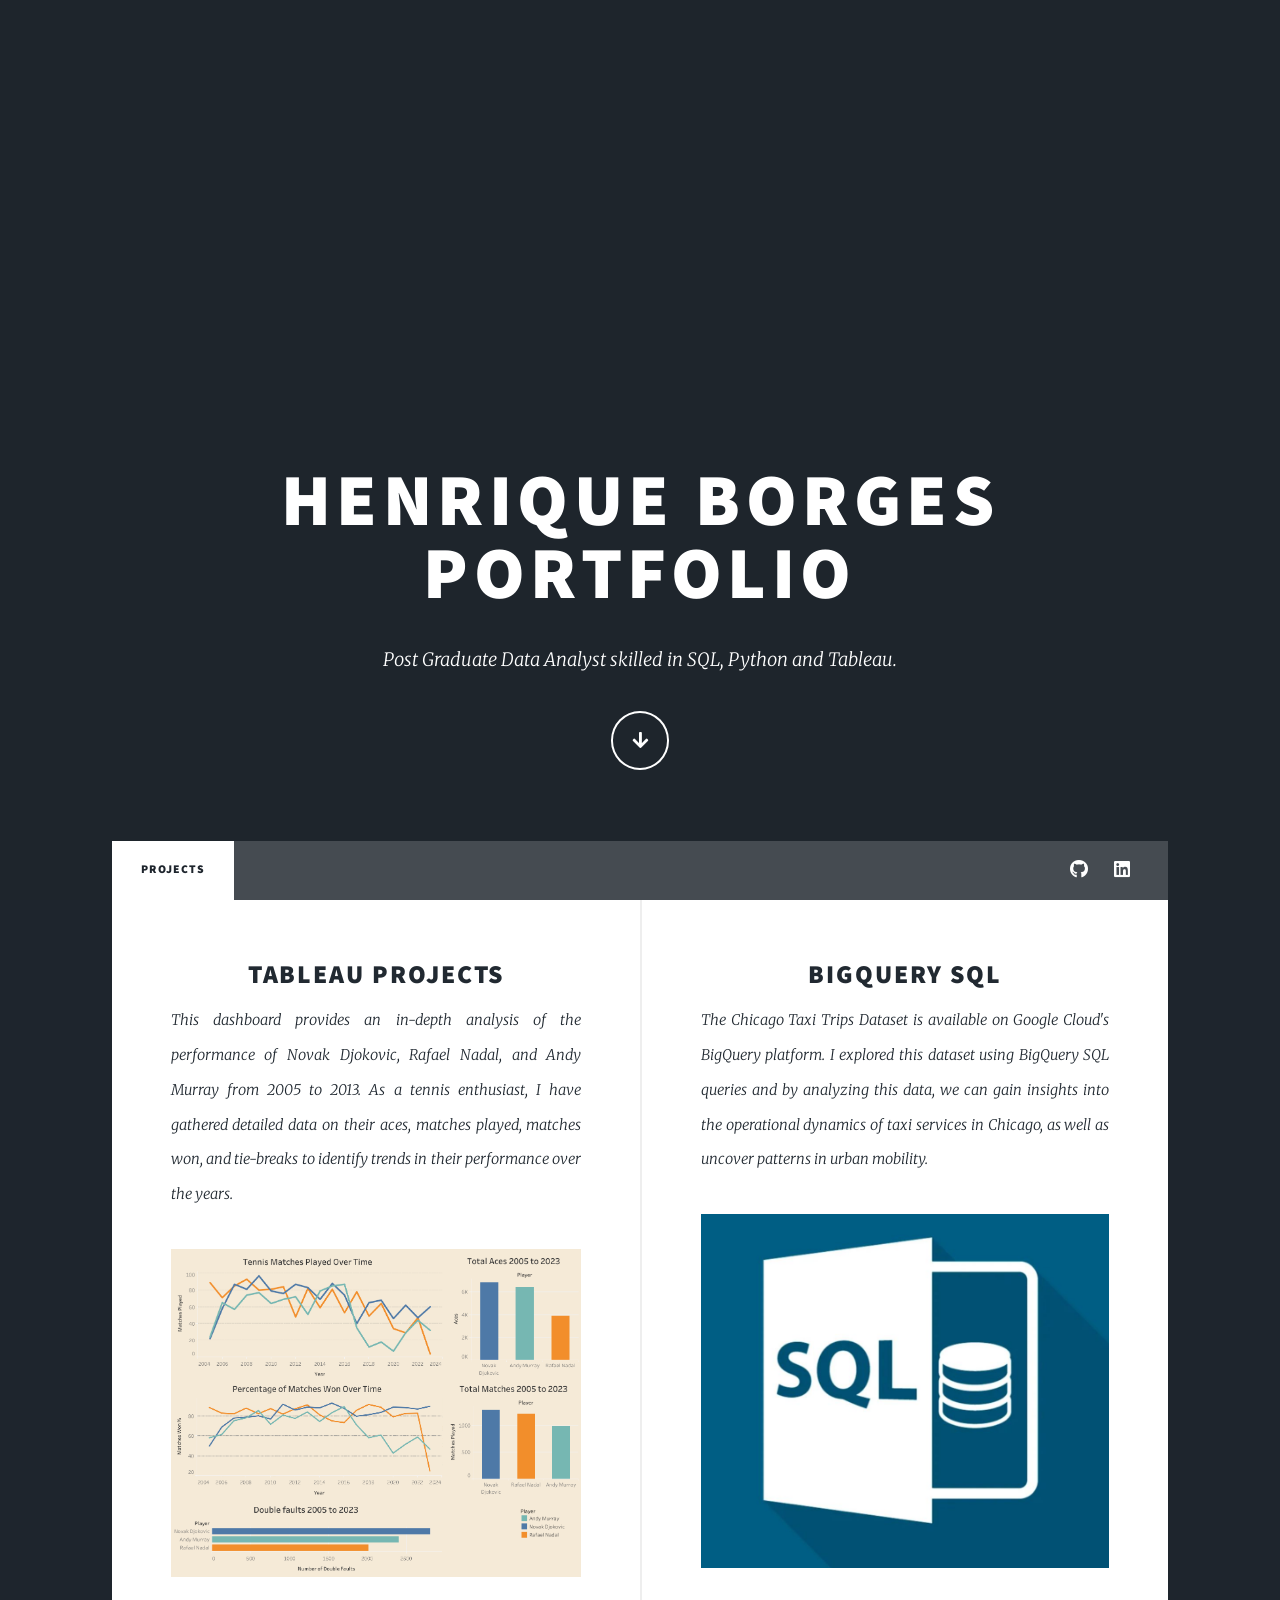
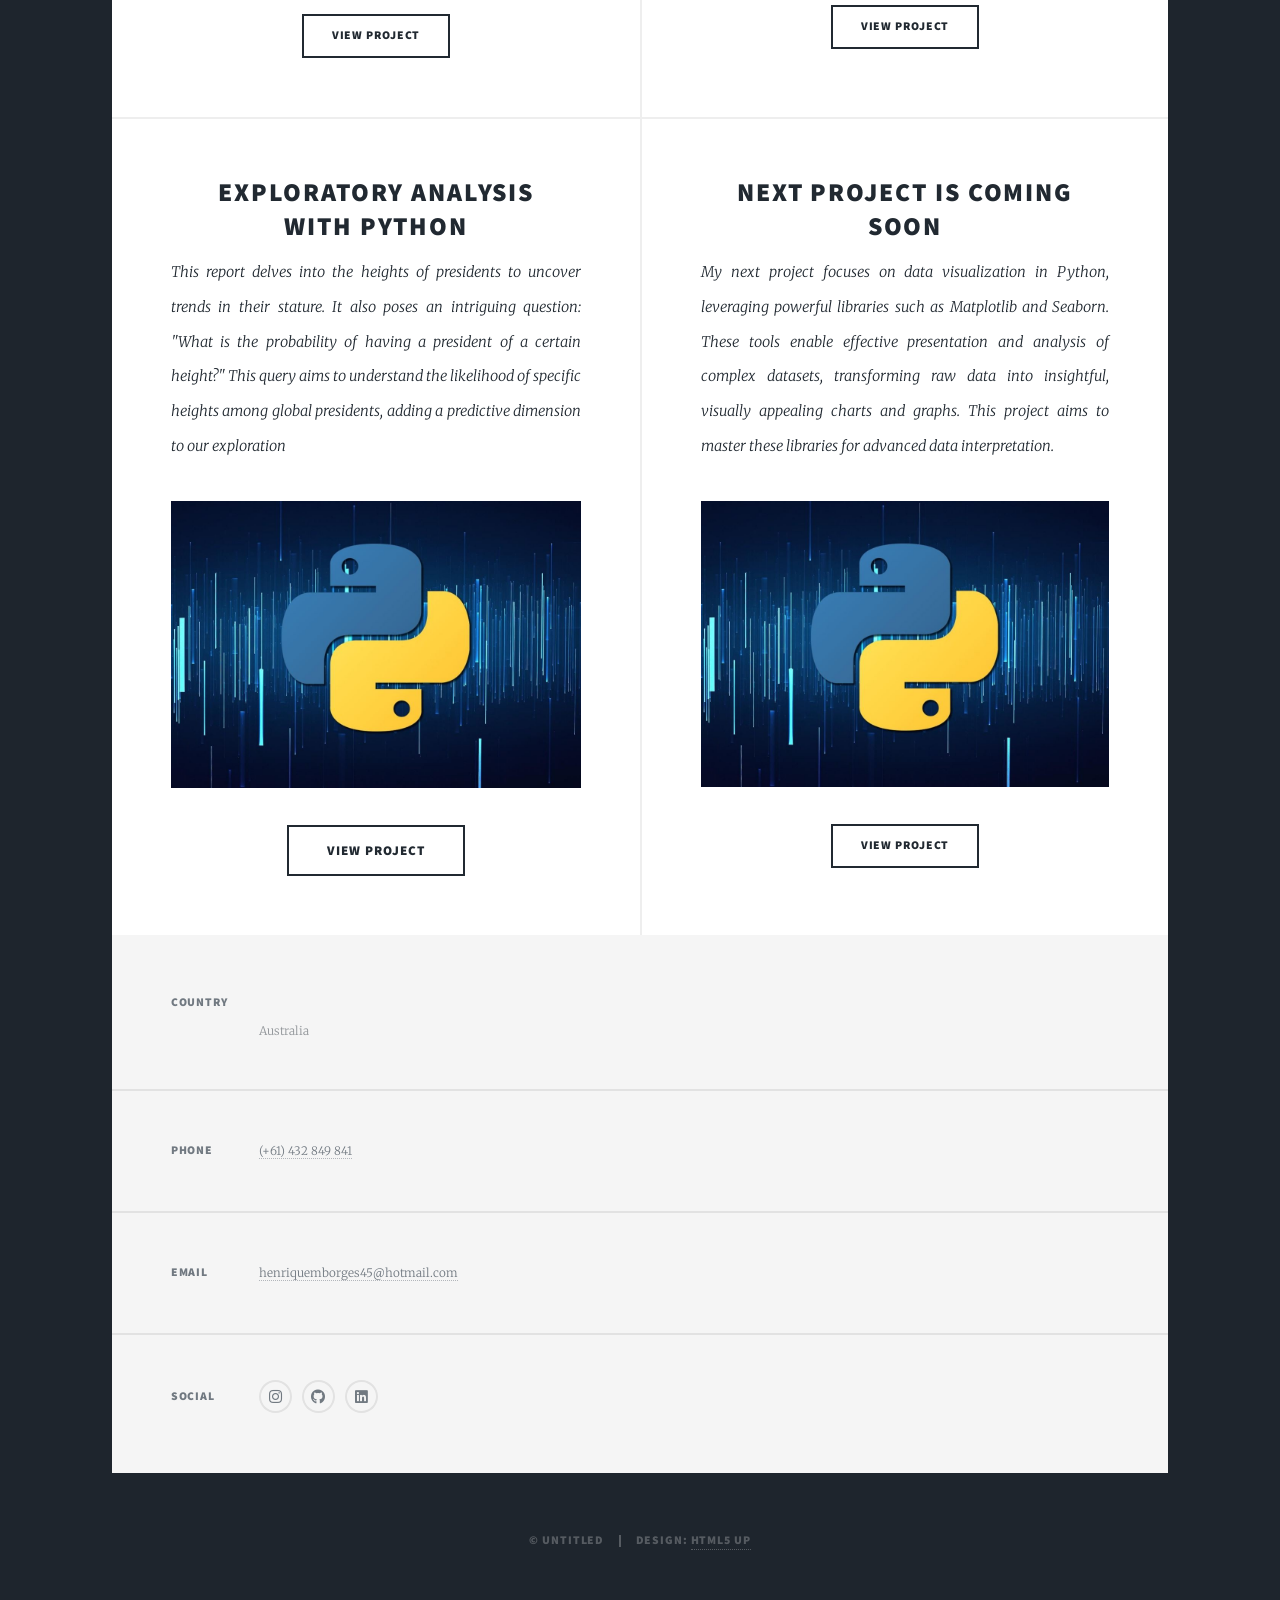
==== commit 3c38fd89: "Update index.html" ====
--- a/index.html
+++ b/index.html
@@ -54,7 +54,7 @@
 							<article>
 								<header>
 									
-									<h2><a href="https://public.tableau.com/app/profile/henrique.mendes.borges/viz/TennisPerformanceDashboard/Dashboard1">Tableau Projects <br />
+									<h2><a href="https://public.tableau.com/app/profile/henrique.mendes.borges/viz/TennisPerformanceDashboard/Dashboard1">Tableau Projects<br />
 									</a></h2>
 									<p>This dashboard provides an in-depth analysis of the performance of Novak Djokovic, Rafael Nadal, and Andy Murray from 2005 to 2013. As a tennis enthusiast, 
 										I have gathered detailed data on their aces, matches played, matches won, and tie-breaks to identify trends in their performance over the years. 
@@ -63,7 +63,7 @@
 								<a href="https://public.tableau.com/app/profile/henrique.mendes.borges/viz/TennisPerformanceDashboard/Dashboard1" class="image fit" target="_blank"><img src="images/Dashboard Tableau.jpg" alt="" /></a>
 								
 								<ul class="actions special">
-									<h2><a href="https://public.tableau.com/app/profile/henrique.mendes.borges/viz/TennisPerformanceDashboard/Dashboard1" target="_blank">Tableau Projects <br /></a></h2>
+									<li><a href="https://public.tableau.com/app/profile/henrique.mendes.borges/vizzes" class="button" target="_blank" >View Project</a></li>
 								</ul>
 							</article>
 
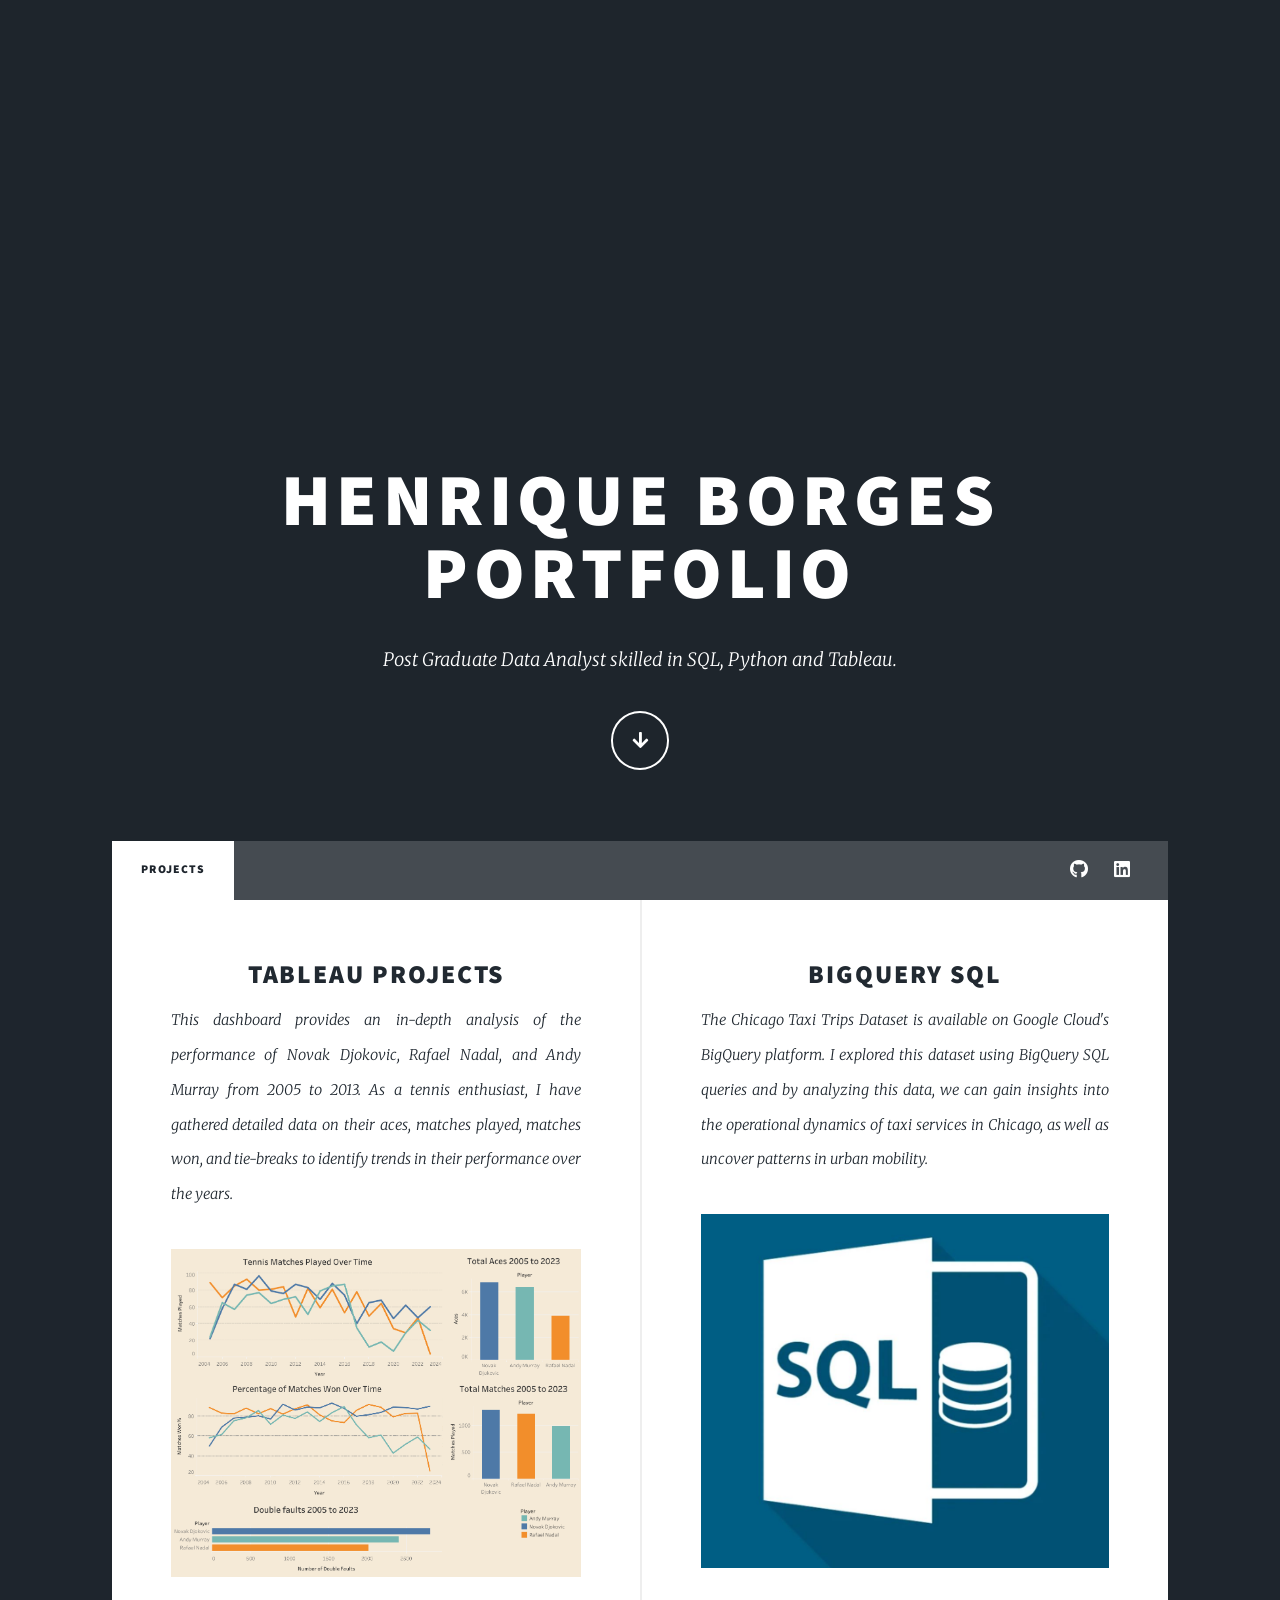
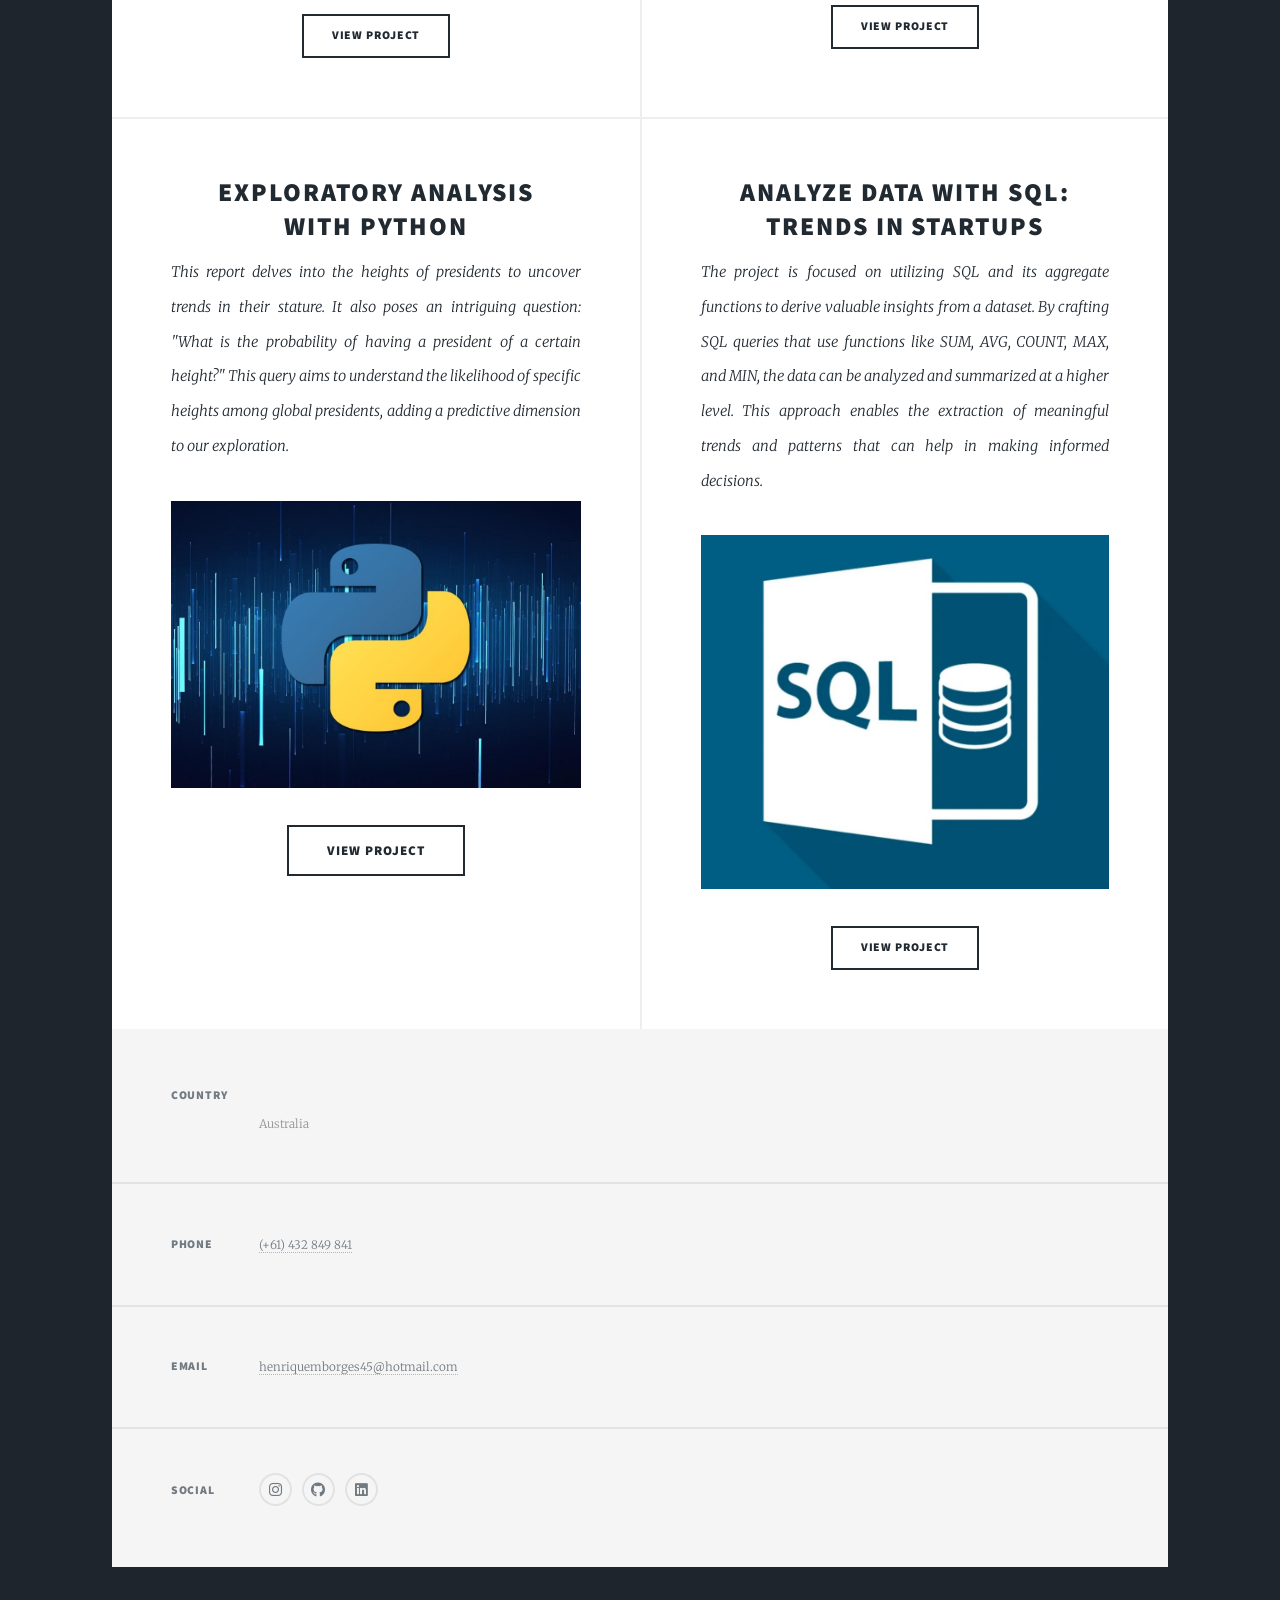
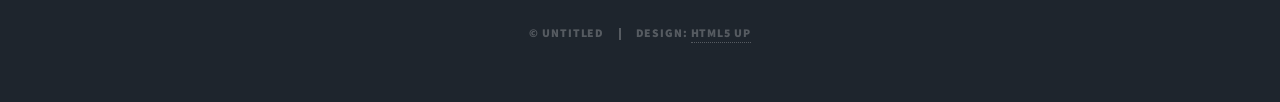
==== commit b9f60af8: "Update index.html" ====
--- a/index.html
+++ b/index.html
@@ -91,11 +91,11 @@
 										with Python</a></h2>
 										<p>This report delves into the heights of presidents to uncover trends in their stature. It also poses an intriguing question: 
 											"What is the probability of having a president of a certain height?" 
-											This query aims to understand the likelihood of specific heights among global presidents, adding a predictive dimension to our exploration
+											This query aims to understand the likelihood of specific heights among global presidents, adding a predictive dimension to our exploration.
 									</header>
 									<a href="https://github.com/henrimbo/Exploratory-Data-Analysis-/blob/main/An%C3%A1lise%20Explorat%C3%B3ria%202.ipynb" class="image fit"><img src="images/Python2.jpg" alt="" /></a>
 									<ul class="actions special">
-										<li><a href="https://github.com/henrimbo" class="button large">View Project</a></li>
+										<li><a href="https://github.com/henrimbo" class="button large" target="_blank" >View Project</a></li>
 									</ul>
 								</article>
 
@@ -105,16 +105,16 @@
 									
 									<header>
 										
-										<h2><a href="#">Next Project is coming soon<br />
+										<h2><a href="https://github.com/henrimbo/SQL-Project-III/blob/main/project.sqlite">Analyze Data with SQL: Trends in Startups <br />
 										</a></h2>
-										<p>My next project focuses on data visualization in Python, leveraging powerful libraries such as Matplotlib and Seaborn. 
-											These tools enable effective presentation and analysis of complex datasets, transforming raw data into insightful, 
-											visually appealing charts and graphs. This project aims to master these libraries for advanced data interpretation.</p>
+										<p>The project is focused on utilizing SQL and its aggregate functions to derive valuable insights from a dataset. 
+											By crafting SQL queries that use functions like SUM, AVG, COUNT, MAX, and MIN, the data can be analyzed and summarized at a higher level. 
+											This approach enables the extraction of meaningful trends and patterns that can help in making informed decisions.</p>
 									</header>
-									<a href="#" class="image fit"><img src="images/Python2.jpg" alt="" /></a>
+									<a href="https://github.com/henrimbo/SQL-Project-III/blob/main/project.sqlite" class="image fit" target="_blank" ><img src="images\sql.JPG" alt="" /></a>
 									
 									<ul class="actions special">
-										<li><a href="#" class="button">View Project</a></li>
+										<li><a href="https://github.com/henrimbo/SQL-Project-III/blob/main/project.sqlite" class="button" target="_blank">View Project</a></li>
 									</ul>
 								</article>
 
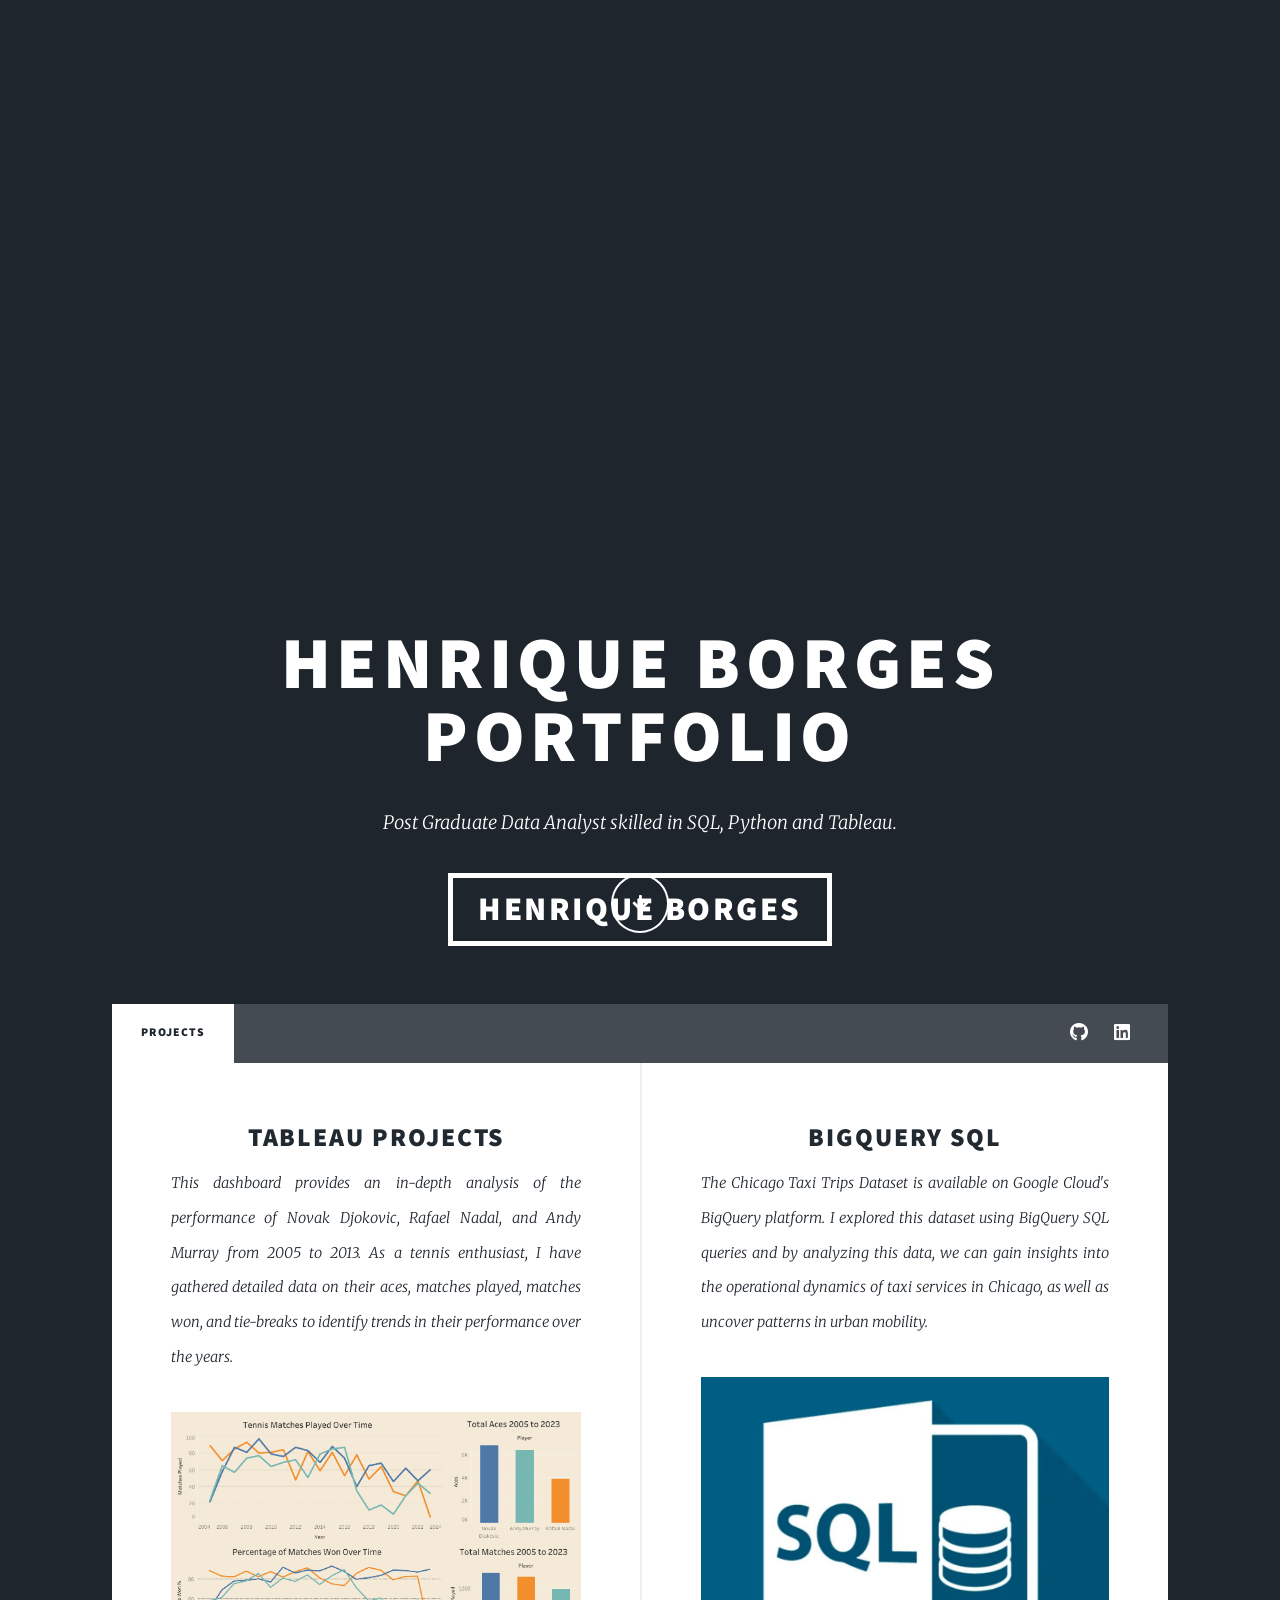
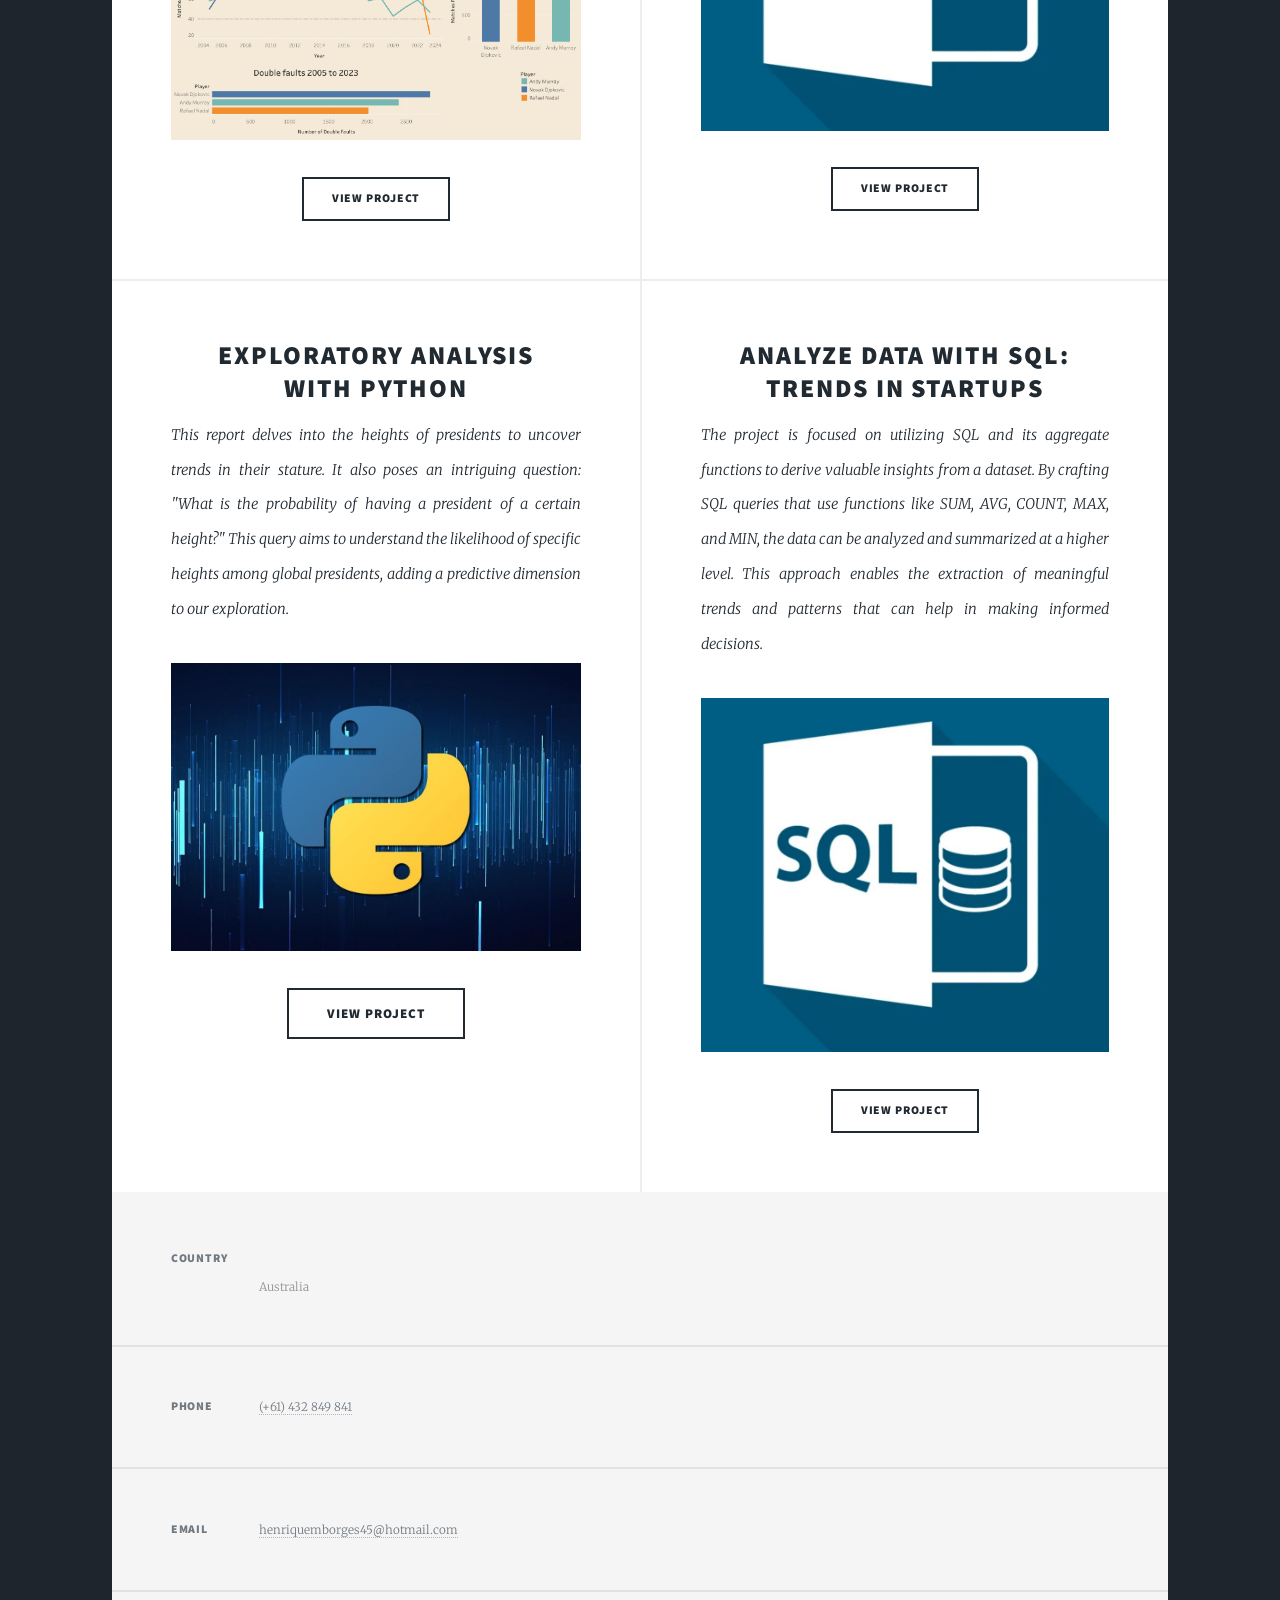
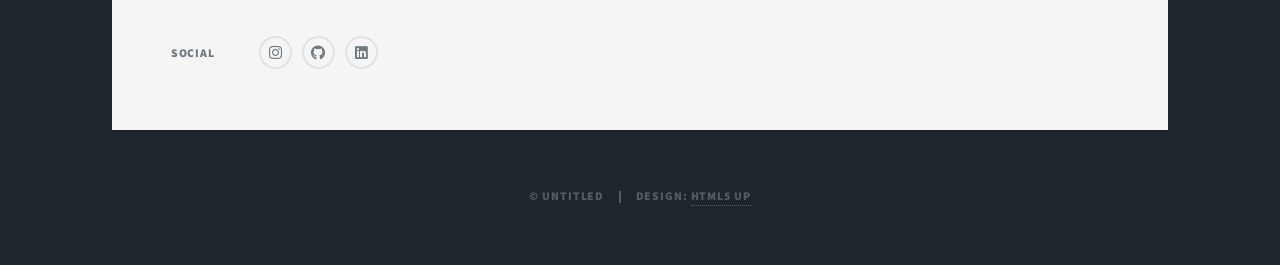
==== commit d83b8503: "Update index.html" ====
--- a/index.html
+++ b/index.html
@@ -15,6 +15,9 @@
 		<noscript><link rel="stylesheet" href="assets/css/noscript.css" /></noscript>
 	</head>
 	<body class="is-preload">
+		<video autoplay muted loop id="myVideo">
+			<source src="images/HENRIQUE_VIDEO_V1.mp4" type="video/mp4">
+		  </video>
 
 		<!-- Wrapper -->
 			<div id="wrapper" class="fade-in">
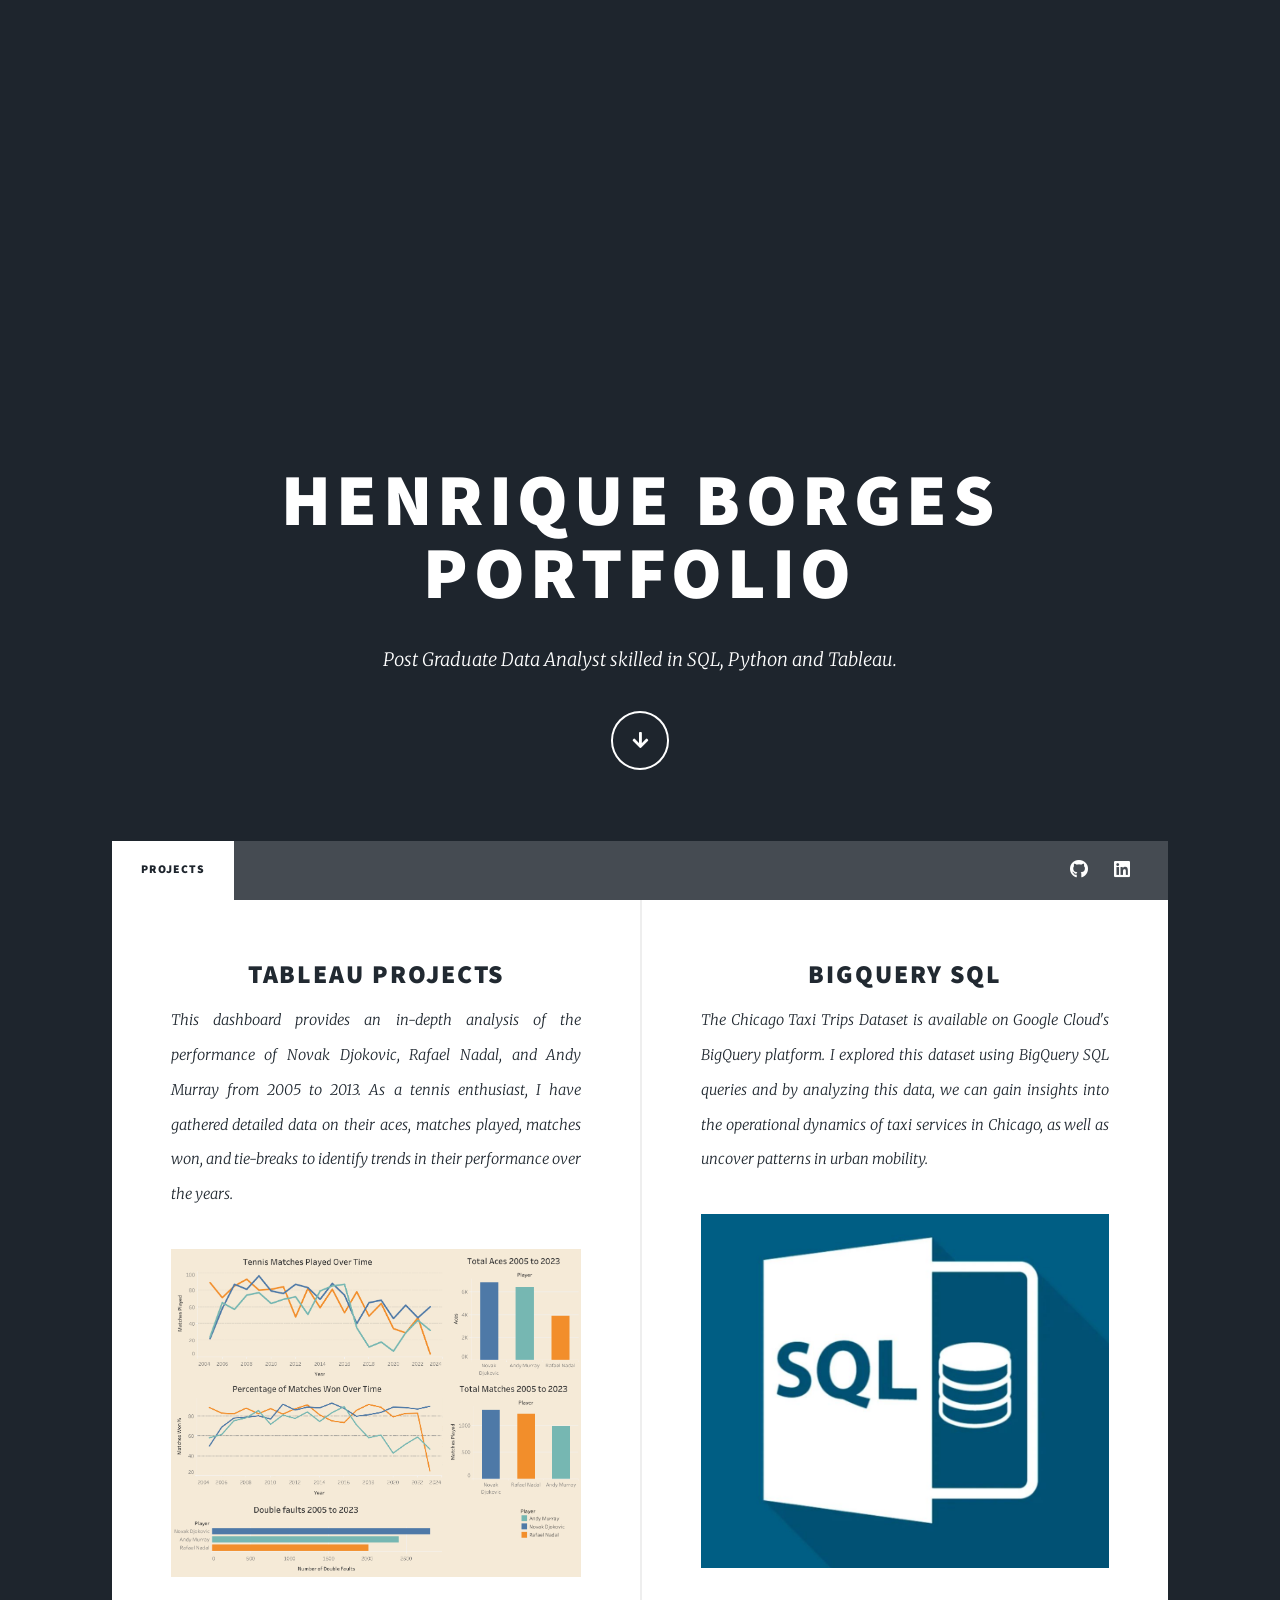
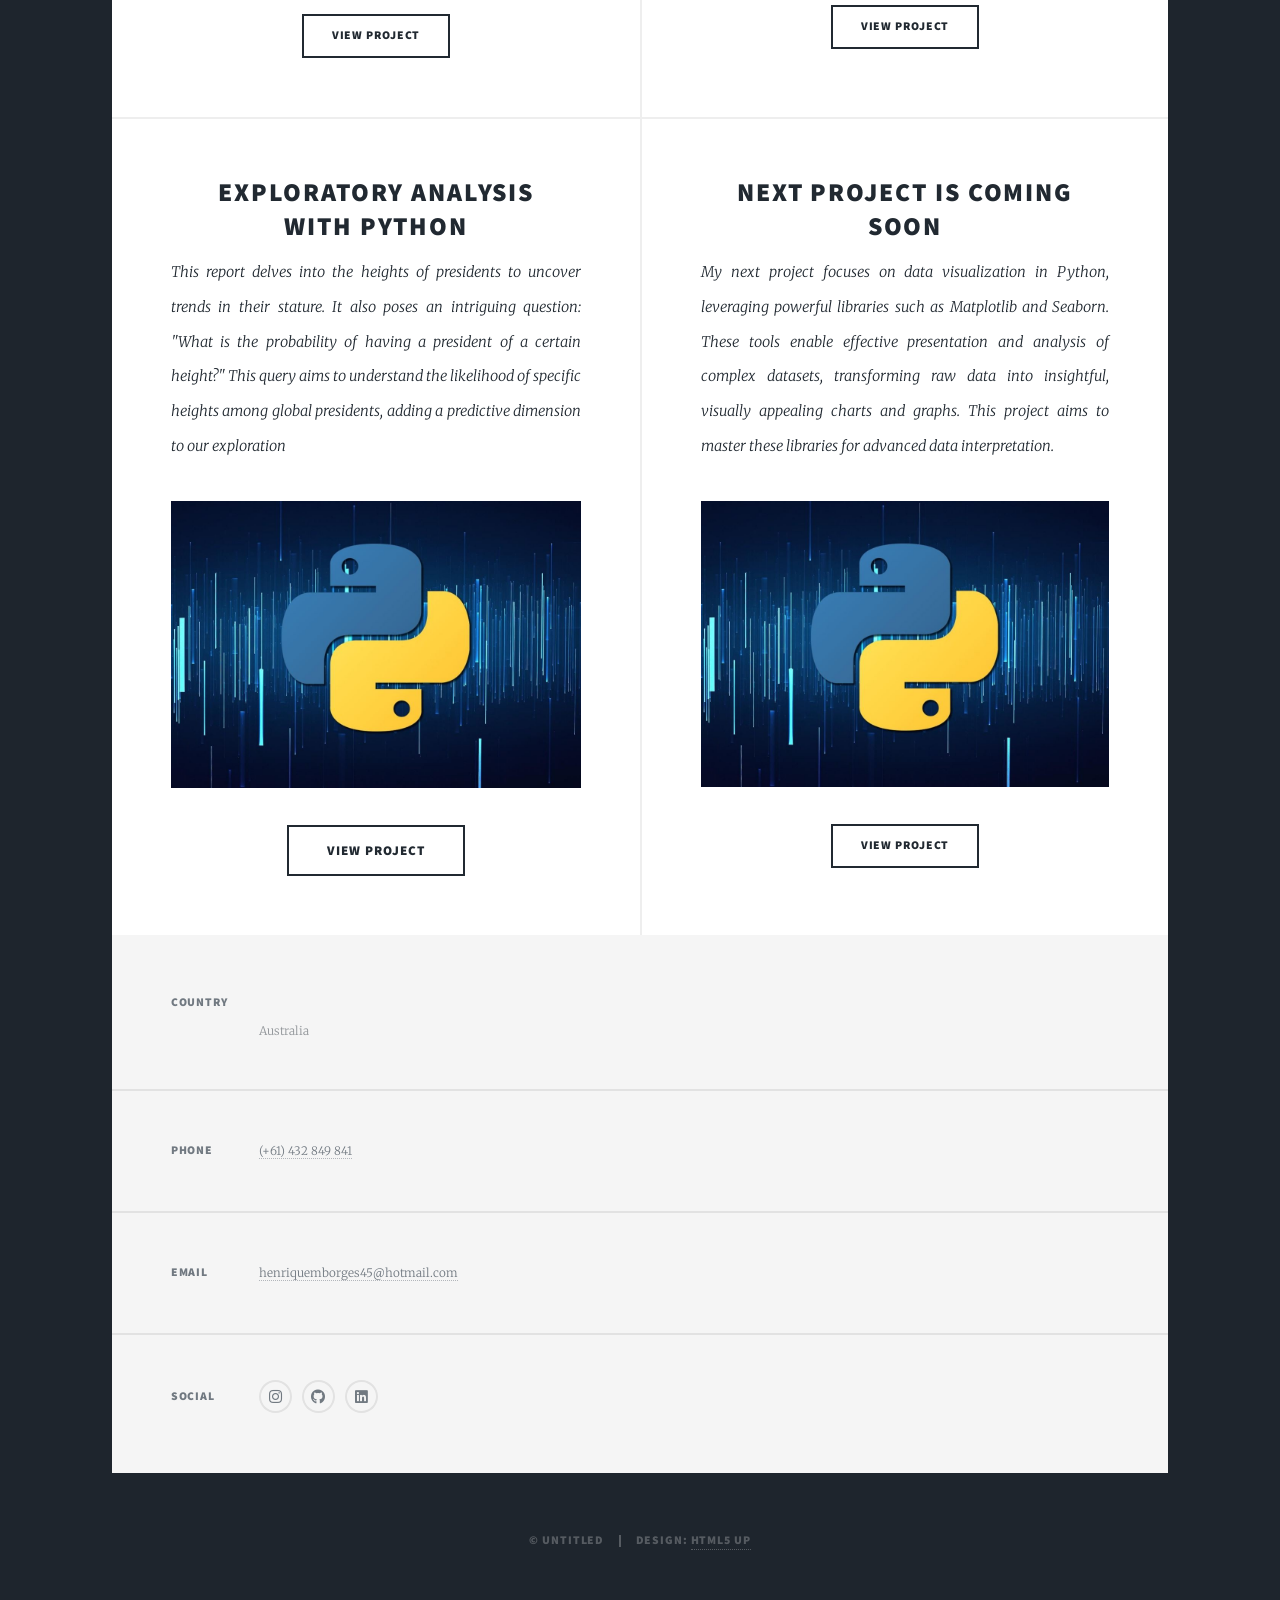
==== commit a3e7cbdf: "Update index.html" ====
--- a/index.html
+++ b/index.html
@@ -6,6 +6,28 @@
 -->
 <html>
 	<head>
+		<style>
+			.video-container {
+				position: fixed;
+				top: 0;
+				left: 0;
+				width: 100%;
+				height: 100%;
+				z-index: -1;
+				overflow: hidden;
+			}
+			
+			.video-container video {
+				min-width: 100%;
+				min-height: 100%;
+				object-fit: cover;
+				position: absolute;
+				top: 50%;
+				left: 50%;
+				transform: translate(-50%, -50%);
+			}
+			
+			</style>
 		<title>Henrique Borges 
 
 		</title>
@@ -15,12 +37,14 @@
 		<noscript><link rel="stylesheet" href="assets/css/noscript.css" /></noscript>
 	</head>
 	<body class="is-preload">
-		<video autoplay muted loop id="myVideo">
-			<source src="images/HENRIQUE_VIDEO_V1.mp4" type="video/mp4">
-		  </video>
+
 
 		<!-- Wrapper -->
-			<div id="wrapper" class="fade-in">
+		<div class="video-container">
+			<video autoplay muted loop id="myVideo">
+				<source src="HENRIQUE_VIDEO_V1.mp4" type="video/mp4">
+			</video>
+		</div>
 
 				<!-- Intro -->
 					<div id="intro">
@@ -57,16 +81,16 @@
 							<article>
 								<header>
 									
-									<h2><a href="https://public.tableau.com/app/profile/henrique.mendes.borges/viz/TennisPerformanceDashboard/Dashboard1">Tableau Projects<br />
+									<h2><a href="https://public.tableau.com/app/profile/henrique.mendes.borges/viz/TennisProject_17059329645720/Dashboard1">Tableau Projects <br />
 									</a></h2>
 									<p>This dashboard provides an in-depth analysis of the performance of Novak Djokovic, Rafael Nadal, and Andy Murray from 2005 to 2013. As a tennis enthusiast, 
 										I have gathered detailed data on their aces, matches played, matches won, and tie-breaks to identify trends in their performance over the years. 
 										</p>
 								</header>
-								<a href="https://public.tableau.com/app/profile/henrique.mendes.borges/viz/TennisPerformanceDashboard/Dashboard1" class="image fit" target="_blank"><img src="images/Dashboard Tableau.jpg" alt="" /></a>
+								<a href="https://public.tableau.com/app/profile/henrique.mendes.borges/viz/TennisProject_17059329645720/Dashboard1" class="image fit"><img src="images/Dashboard Tableau.jpg" alt="" /></a>
 								
 								<ul class="actions special">
-									<li><a href="https://public.tableau.com/app/profile/henrique.mendes.borges/vizzes" class="button" target="_blank" >View Project</a></li>
+									<li><a href="https://public.tableau.com/app/profile/henrique.mendes.borges/vizzes" class="button">VIEW PROJECT</a></li>
 								</ul>
 							</article>
 
@@ -75,15 +99,15 @@
 								<article>
 									<header>
 										
-										<h2><a href="https://github.com/henrimbo/SQL-Queries-/blob/main/SQL%20Queries.sql" target="_blank">BigQuery SQL<br /></a></h2>
+										<h2><a href="https://github.com/henrimbo/SQL-Queries-/blob/main/SQL%20Queries.sql">BigQuery SQL<br />
 										</a></h2>
 										<p>The Chicago Taxi Trips Dataset is available on Google Cloud's BigQuery platform. I explored this dataset using BigQuery SQL queries and by analyzing this data, we can gain insights into the operational dynamics 
 											of taxi services in Chicago, as well as uncover patterns in urban mobility.</p>
 									</header>
-									<a href="https://github.com/henrimbo/SQL-Queries-/blob/main/SQL%20Queries.sql" class="image fit" target="_blank" ><img src="images\sql.JPG" alt="" /></a>
+									<a href="https://github.com/henrimbo/SQL-Queries-/blob/main/SQL%20Queries.sql" class="image fit"><img src="images\sql.JPG" alt="" /></a>
 								
 									<ul class="actions special">
-										<li><a href="https://github.com/henrimbo/SQL-Queries-/blob/main/SQL%20Queries.sql" class="button" target="_blank" >View Project</a></li>
+										<li><a href="https://github.com/henrimbo/SQL-Queries-/blob/main/SQL%20Queries.sql" class="button">View Project</a></li>
 									</ul>
 								</article>
 
@@ -94,11 +118,11 @@
 										with Python</a></h2>
 										<p>This report delves into the heights of presidents to uncover trends in their stature. It also poses an intriguing question: 
 											"What is the probability of having a president of a certain height?" 
-											This query aims to understand the likelihood of specific heights among global presidents, adding a predictive dimension to our exploration.
+											This query aims to understand the likelihood of specific heights among global presidents, adding a predictive dimension to our exploration
 									</header>
 									<a href="https://github.com/henrimbo/Exploratory-Data-Analysis-/blob/main/An%C3%A1lise%20Explorat%C3%B3ria%202.ipynb" class="image fit"><img src="images/Python2.jpg" alt="" /></a>
 									<ul class="actions special">
-										<li><a href="https://github.com/henrimbo" class="button large" target="_blank" >View Project</a></li>
+										<li><a href="https://github.com/henrimbo" class="button large">View Project</a></li>
 									</ul>
 								</article>
 
@@ -108,16 +132,16 @@
 									
 									<header>
 										
-										<h2><a href="https://github.com/henrimbo/SQL-Project-III/blob/main/project.sqlite">Analyze Data with SQL: Trends in Startups <br />
+										<h2><a href="#">Next Project is coming soon<br />
 										</a></h2>
-										<p>The project is focused on utilizing SQL and its aggregate functions to derive valuable insights from a dataset. 
-											By crafting SQL queries that use functions like SUM, AVG, COUNT, MAX, and MIN, the data can be analyzed and summarized at a higher level. 
-											This approach enables the extraction of meaningful trends and patterns that can help in making informed decisions.</p>
+										<p>My next project focuses on data visualization in Python, leveraging powerful libraries such as Matplotlib and Seaborn. 
+											These tools enable effective presentation and analysis of complex datasets, transforming raw data into insightful, 
+											visually appealing charts and graphs. This project aims to master these libraries for advanced data interpretation.</p>
 									</header>
-									<a href="https://github.com/henrimbo/SQL-Project-III/blob/main/project.sqlite" class="image fit" target="_blank" ><img src="images\sql.JPG" alt="" /></a>
+									<a href="#" class="image fit"><img src="images/Python2.jpg" alt="" /></a>
 									
 									<ul class="actions special">
-										<li><a href="https://github.com/henrimbo/SQL-Project-III/blob/main/project.sqlite" class="button" target="_blank">View Project</a></li>
+										<li><a href="#" class="button">View Project</a></li>
 									</ul>
 								</article>
 
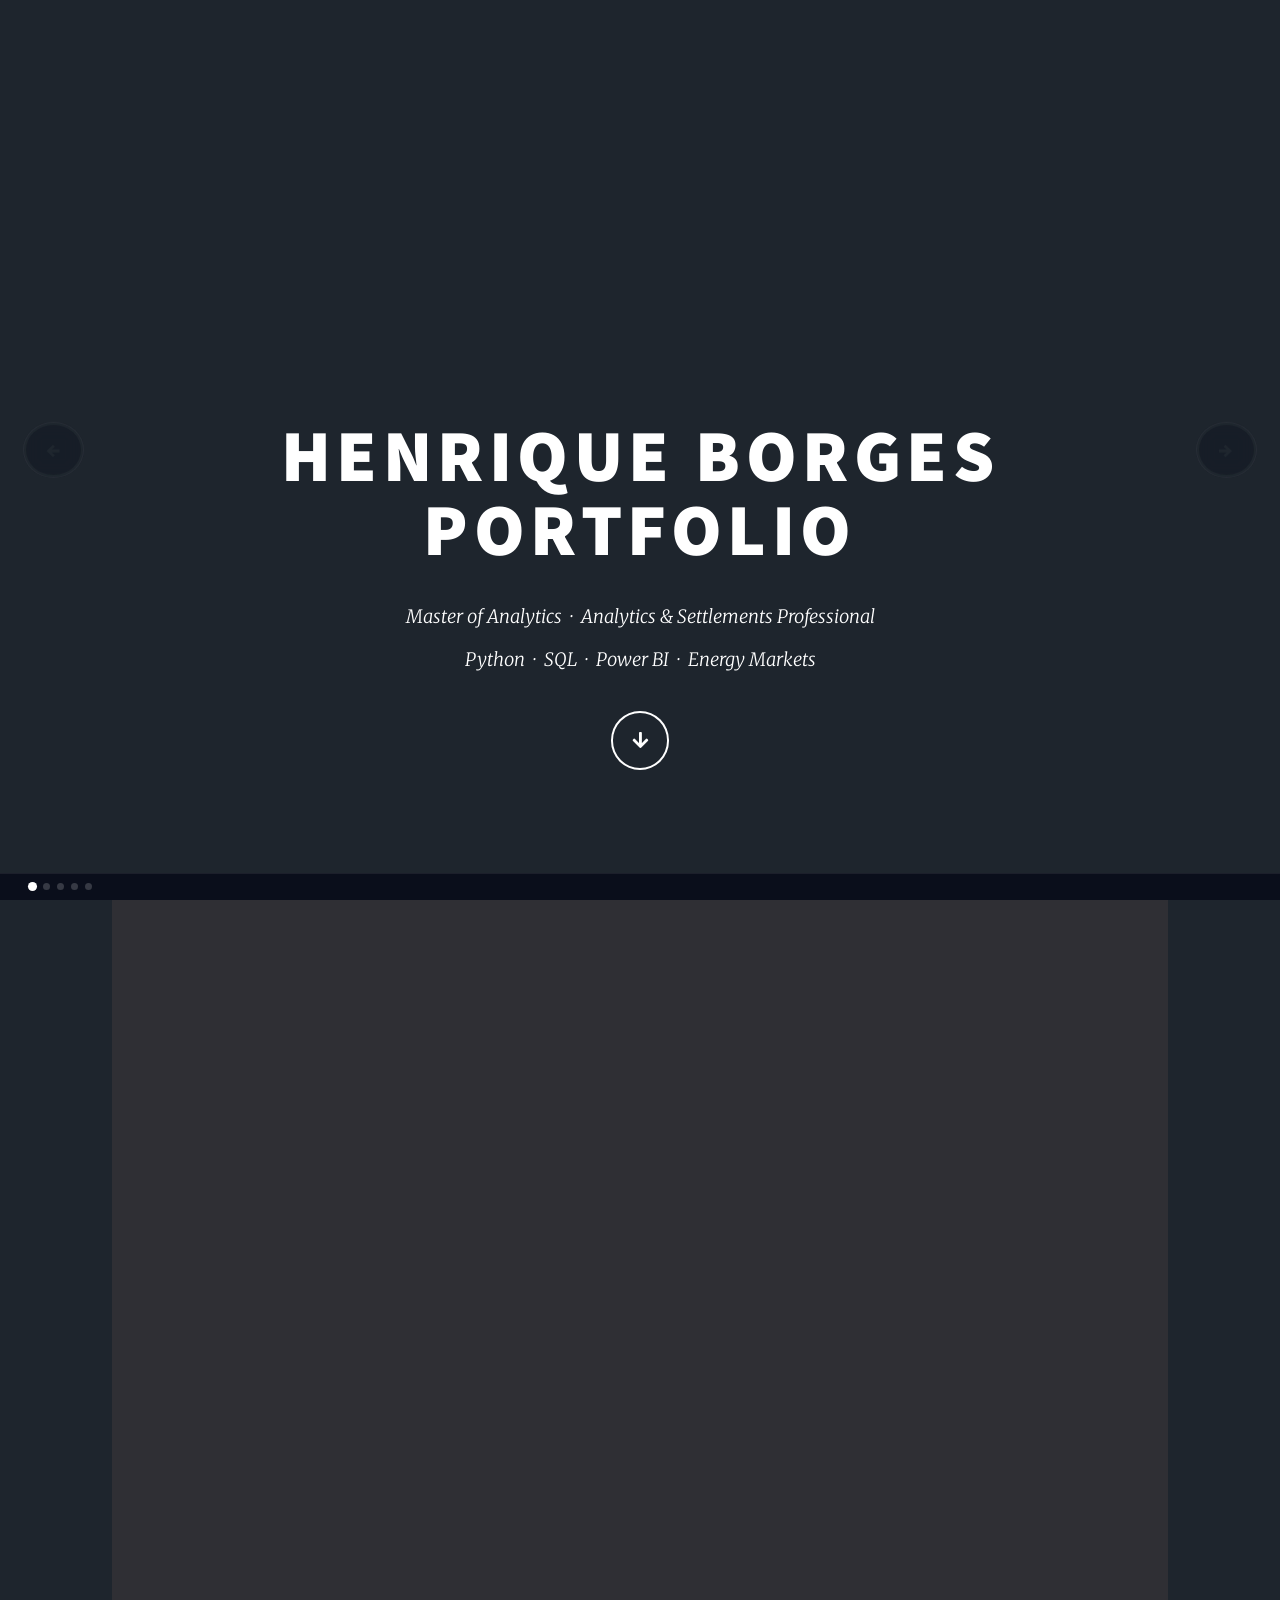
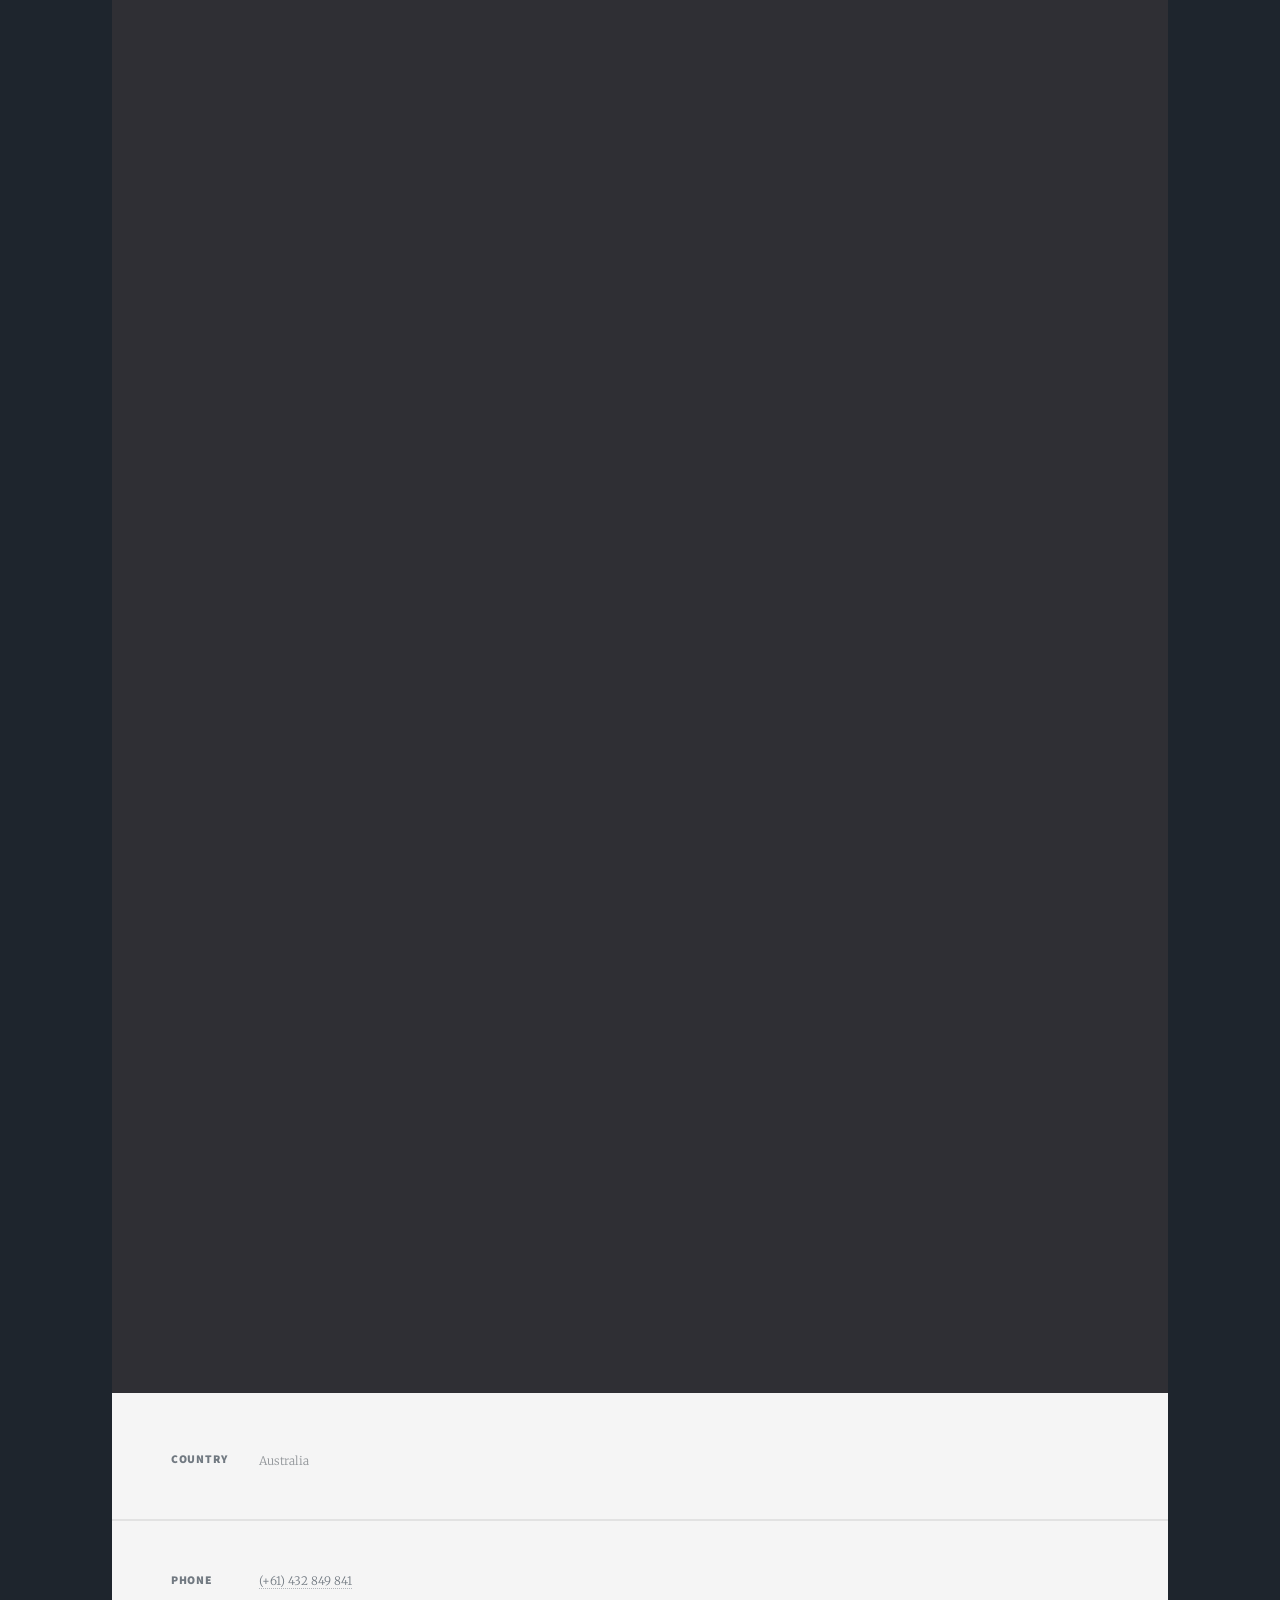
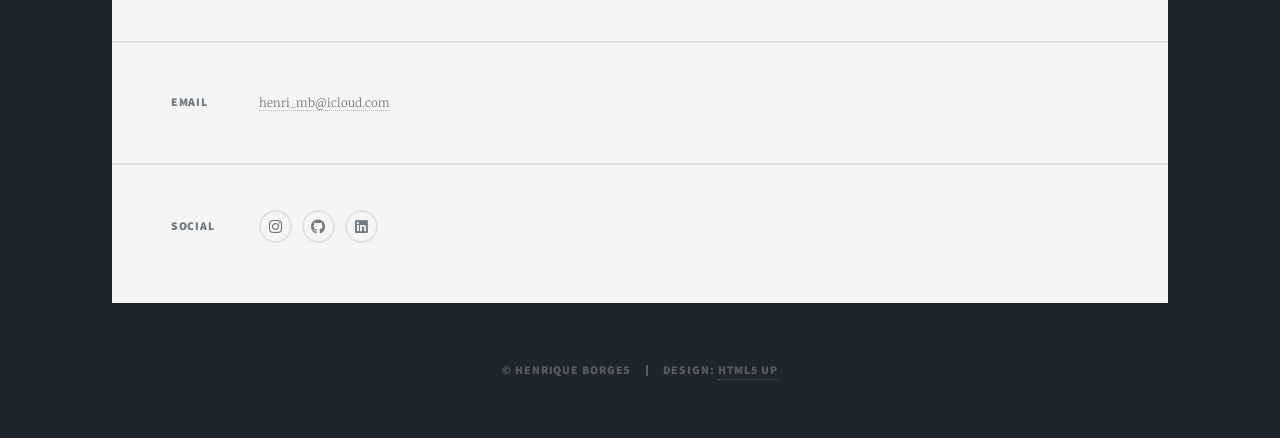
==== commit a08a5ab4: "Update portfolio" ====
--- a/index.html
+++ b/index.html
@@ -1,202 +1,1026 @@
-<!DOCTYPE HTML>
-<!--
-	Massively by HTML5 UP
-	html5up.net | @ajlkn
-	Free for personal and commercial use under the CCA 3.0 license (html5up.net/license)
--->
-<html>
-	<head>
-		<style>
-			.video-container {
-				position: fixed;
-				top: 0;
-				left: 0;
-				width: 100%;
-				height: 100%;
-				z-index: -1;
-				overflow: hidden;
-			}
-			
-			.video-container video {
-				min-width: 100%;
-				min-height: 100%;
-				object-fit: cover;
-				position: absolute;
-				top: 50%;
-				left: 50%;
-				transform: translate(-50%, -50%);
-			}
-			
-			</style>
-		<title>Henrique Borges 
-
-		</title>
-		<meta charset="utf-8" />
-		<meta name="viewport" content="width=device-width, initial-scale=1, user-scalable=no" />
-		<link rel="stylesheet" href="assets/css/main.css" />
-		<noscript><link rel="stylesheet" href="assets/css/noscript.css" /></noscript>
-	</head>
-	<body class="is-preload">
-
-
-		<!-- Wrapper -->
-		<div class="video-container">
-			<video autoplay muted loop id="myVideo">
-				<source src="HENRIQUE_VIDEO_V1.mp4" type="video/mp4">
-			</video>
-		</div>
-
-				<!-- Intro -->
-					<div id="intro">
-						<h1>Henrique Borges<br />
-						Portfolio</h1>
-						<p>Post Graduate Data Analyst skilled in SQL, Python and Tableau. <a href=" "> </a>  <a href=" "> </a> </p> 
-						<ul class="actions">
-							<li><a href="#header" class="button icon solid solo fa-arrow-down scrolly">Continue</a></li>
-						</ul>
-					</div>
-
-				<!-- Header -->
-					<header id="header">
-						<a href="index.html" class="logo">Henrique Borges</a>
-					</header>
-
-				<!-- Nav -->
-					<nav id="nav">
-						<ul class="links">
-							<li class="active"><a href="index.html">Projects</a></li>
-							
-						</ul>
-						<ul class="icons">
-							<li><a href="https://github.com/henrimbo" class="icon brands alt fa-github"><span class="label">GitHub</span></a></li>
-							<li><a href="https://www.linkedin.com/in/henrique-borges-986b8b226/" class="icon brands alt fab fa-linkedin"><span class="label">linkedin</span></a></li>
-						</ul>
-					</nav>
-
-				<!-- Main -->
-					<div id="main">
-
-						<!-- Featured Post -->
-						<section class="posts">
-							<article>
-								<header>
-									
-									<h2><a href="https://public.tableau.com/app/profile/henrique.mendes.borges/viz/TennisProject_17059329645720/Dashboard1">Tableau Projects <br />
-									</a></h2>
-									<p>This dashboard provides an in-depth analysis of the performance of Novak Djokovic, Rafael Nadal, and Andy Murray from 2005 to 2013. As a tennis enthusiast, 
-										I have gathered detailed data on their aces, matches played, matches won, and tie-breaks to identify trends in their performance over the years. 
-										</p>
-								</header>
-								<a href="https://public.tableau.com/app/profile/henrique.mendes.borges/viz/TennisProject_17059329645720/Dashboard1" class="image fit"><img src="images/Dashboard Tableau.jpg" alt="" /></a>
-								
-								<ul class="actions special">
-									<li><a href="https://public.tableau.com/app/profile/henrique.mendes.borges/vizzes" class="button">VIEW PROJECT</a></li>
-								</ul>
-							</article>
-
-						<!-- Posts -->
-						
-								<article>
-									<header>
-										
-										<h2><a href="https://github.com/henrimbo/SQL-Queries-/blob/main/SQL%20Queries.sql">BigQuery SQL<br />
-										</a></h2>
-										<p>The Chicago Taxi Trips Dataset is available on Google Cloud's BigQuery platform. I explored this dataset using BigQuery SQL queries and by analyzing this data, we can gain insights into the operational dynamics 
-											of taxi services in Chicago, as well as uncover patterns in urban mobility.</p>
-									</header>
-									<a href="https://github.com/henrimbo/SQL-Queries-/blob/main/SQL%20Queries.sql" class="image fit"><img src="images\sql.JPG" alt="" /></a>
-								
-									<ul class="actions special">
-										<li><a href="https://github.com/henrimbo/SQL-Queries-/blob/main/SQL%20Queries.sql" class="button">View Project</a></li>
-									</ul>
-								</article>
-
-								<article>
-									<header>
-
-										<h2><a href="https://github.com/henrimbo/Exploratory-Data-Analysis-/blob/main/An%C3%A1lise%20Explorat%C3%B3ria%202.ipynb">Exploratory Analysis<br />
-										with Python</a></h2>
-										<p>This report delves into the heights of presidents to uncover trends in their stature. It also poses an intriguing question: 
-											"What is the probability of having a president of a certain height?" 
-											This query aims to understand the likelihood of specific heights among global presidents, adding a predictive dimension to our exploration
-									</header>
-									<a href="https://github.com/henrimbo/Exploratory-Data-Analysis-/blob/main/An%C3%A1lise%20Explorat%C3%B3ria%202.ipynb" class="image fit"><img src="images/Python2.jpg" alt="" /></a>
-									<ul class="actions special">
-										<li><a href="https://github.com/henrimbo" class="button large">View Project</a></li>
-									</ul>
-								</article>
-
-
-								<article>
-
-									
-									<header>
-										
-										<h2><a href="#">Next Project is coming soon<br />
-										</a></h2>
-										<p>My next project focuses on data visualization in Python, leveraging powerful libraries such as Matplotlib and Seaborn. 
-											These tools enable effective presentation and analysis of complex datasets, transforming raw data into insightful, 
-											visually appealing charts and graphs. This project aims to master these libraries for advanced data interpretation.</p>
-									</header>
-									<a href="#" class="image fit"><img src="images/Python2.jpg" alt="" /></a>
-									
-									<ul class="actions special">
-										<li><a href="#" class="button">View Project</a></li>
-									</ul>
-								</article>
-
-
-							</section>
-
-						<!-- Footer -->
-						
-
-					</div>
-
-				<!-- Footer -->
-					<footer id="footer">
-				
-						<section class="split contact">
-							<section class="alt">
-								<h3>Country</h3>
-								<p><br />
-								Australia</p>
-							</section>
-							<section>
-								<h3>Phone</h3>
-								<p><a href="#">(+61) 432 849 841</a></p>
-							</section>
-							<section>
-								<h3>Email</h3>
-								<p><a href="#">henriquemborges45@hotmail.com</a></p>
-							</section>
-							<section>
-								<h3>Social</h3>
-								<ul class="icons alt">
-									
-									<li><a href="https://www.instagram.com/_henriqueborges/" class="icon brands alt fa-instagram"><span class="label">Instagram</span></a></li>
-									<li><a href="https://github.com/henrimbo" class="icon brands alt fa-github"><span class="label">GitHub</span></a></li>
-									<li><a href="https://www.linkedin.com/in/henrique-borges-986b8b226/" class="icon brands alt fab fa-linkedin"><span class="label">linkedin</span></a></li>
-								</ul>
-							</section>
-						</section>
-					</footer>
-
-				<!-- Copyright -->
-					<div id="copyright">
-						<ul><li>&copy; Untitled</li><li>Design: <a href="https://html5up.net">HTML5 UP</a></li></ul>
-					</div>
-
-			</div>
-
-		<!-- Scripts -->
-			<script src="assets/js/jquery.min.js"></script>
-			<script src="assets/js/jquery.scrollex.min.js"></script>
-			<script src="assets/js/jquery.scrolly.min.js"></script>
-			<script src="assets/js/browser.min.js"></script>
-			<script src="assets/js/breakpoints.min.js"></script>
-			<script src="assets/js/util.js"></script>
-			<script src="assets/js/main.js"></script>
-
-	</body>
-</html>+<!DOCTYPE HTML>
+<html>
+<head>
+	<title>Henrique Borges | Portfolio</title>
+	<meta charset="utf-8" />
+	<meta name="viewport" content="width=device-width, initial-scale=1, user-scalable=no" />
+	<link rel="stylesheet" href="assets/css/main.css" />
+	<link rel="stylesheet" href="https://cdnjs.cloudflare.com/ajax/libs/highlight.js/11.9.0/styles/atom-one-dark.min.css" />
+	<noscript><link rel="stylesheet" href="assets/css/noscript.css" /></noscript>
+	<style>
+		/* ── VIDEO ── */
+		.video-bg { position:fixed; top:0; left:0; width:100%; height:100%; z-index:-1; overflow:hidden; transition:opacity 0.8s ease; }
+		.video-bg video { min-width:100%; min-height:100%; object-fit:cover; position:absolute; top:50%; left:50%; transform:translate(-50%,-50%); }
+		#wrapper > .bg { display:none !important; }
+		#wrapper.fade-in::before { display:none !important; }
+		/* Content pages: fade out video, solid dark background */
+		body.content-mode { background:#06080f; }
+		body.content-mode .video-bg { opacity:0; pointer-events:none; }
+
+		/* ── CONTENT PANELS ── */
+		#main .post { background:rgba(255,255,255,0.96) !important; border-radius:6px; padding:2.5em !important; color:#1a2035 !important; }
+		#main .post p, #main .post li { color:#1a2035 !important; }
+		#main .post h1, #main .post h2, #main .post h3, #main .post h4 { color:#0d1b2a !important; }
+
+		/* ── SECTION SWITCHING ── */
+		.section { display:none; }
+		.section.active { display:block; animation:secFadeIn 0.32s ease forwards; }
+		@keyframes secFadeIn {
+			from { opacity:0; transform:translateY(10px); }
+			to   { opacity:1; transform:translateY(0); }
+		}
+
+		/* ── BOTTOM NAV ── */
+		#bottom-nav {
+			position:fixed; bottom:0; left:0; right:0; z-index:9999;
+			display:flex; align-items:center; justify-content:space-between;
+			padding:0.65em 2em;
+			background:rgba(8,12,26,0.88);
+			backdrop-filter:blur(12px); -webkit-backdrop-filter:blur(12px);
+			border-top:1px solid rgba(255,255,255,0.07);
+		}
+		.bnav-btn {
+			display:flex; align-items:center; gap:0.55em;
+			color:#fff; text-decoration:none;
+			font-size:1.3em; letter-spacing:0.12em; text-transform:uppercase;
+			transition:color 0.2s; min-width:40px;
+			background:none; border:none; cursor:pointer; font-family:inherit;
+		}
+		.bnav-btn:hover { color:#fff; opacity:0.7; text-decoration:none; }
+		.bnav-next { justify-content:flex-end; }
+		.bnav-arrow { font-size:1.3em; line-height:1; }
+		.bnav-dots { display:flex; gap:7px; align-items:center; }
+		.bnav-dot {
+			width:7px; height:7px; border-radius:50%;
+			background:rgba(255,255,255,0.18);
+			transition:background 0.2s, transform 0.2s;
+			cursor:pointer;
+		}
+		.bnav-dot.active { background:#fff; transform:scale(1.3); }
+
+		/* ── SIDE ARROWS ── */
+		.side-arrow {
+			position:fixed; top:50%; z-index:200;
+			transform:translateY(-50%);
+			background:rgba(8,12,26,0.45);
+			border:1px solid rgba(255,255,255,0.12);
+			color:#fff; font-size:1.6em; line-height:1;
+			width:2.4em; height:2.4em;
+			display:flex; align-items:center; justify-content:center;
+			cursor:pointer; border-radius:50%;
+			opacity:0.55; transition:opacity 0.2s, background 0.2s;
+			backdrop-filter:blur(8px);
+		}
+		.side-arrow:hover { opacity:1; background:rgba(74,158,218,0.25); }
+		#tnav-prev { left:1em; }
+		#tnav-next { right:1em; }
+
+		/* ── SHARED: SECTION TITLES ── */
+		.section-title, .resume-section-title {
+			font-size:1.05em; text-transform:uppercase; letter-spacing:0.15em;
+			color:#4a9eda; border-bottom:2px solid #4a9eda;
+			padding-bottom:0.4em; margin:2.5em 0 1.2em;
+		}
+
+		/* ── SHARED: STATS ROW ── */
+		.stats-row { display:flex; flex-wrap:wrap; gap:1em; margin:1.2em 0 2.5em; }
+		.stat-box { flex:1; min-width:120px; background:rgba(255,255,255,0.04); border:1px solid rgba(255,255,255,0.1); border-radius:6px; padding:1.1em 1em; text-align:center; }
+		.stat-box .sv { display:block; font-size:1.9em; font-weight:700; color:#4a9eda; line-height:1.1; }
+		.stat-box .sl { display:block; font-size:0.72em; opacity:0.55; margin-top:0.3em; text-transform:uppercase; letter-spacing:0.08em; }
+
+		/* ── RESUME ── */
+		.resume-about { font-size:1em; line-height:1.75; margin-bottom:0; }
+		.resume-job { margin-bottom:2em; padding-bottom:2em; border-bottom:1px solid rgba(0,0,0,0.08); }
+		.resume-job:last-child { border-bottom:none; }
+		.resume-job-header { display:flex; justify-content:space-between; align-items:baseline; flex-wrap:wrap; gap:0.3em; }
+		.resume-job-title { font-weight:700; font-size:1.05em; margin:0; }
+		.resume-job-company { color:#4a9eda; font-weight:600; }
+		.resume-job-meta { font-size:0.85em; opacity:0.65; font-style:italic; }
+		.resume-job ul { margin:0.8em 0 0.5em 1.2em; padding:0; }
+		.resume-job ul li { margin-bottom:0.35em; line-height:1.6; }
+		.resume-achievements { font-weight:600; color:#4a9eda; font-style:italic; margin:0.8em 0 0.3em; font-size:0.95em; }
+		.resume-edu { display:flex; justify-content:space-between; align-items:baseline; flex-wrap:wrap; gap:0.3em; margin-bottom:0.8em; }
+		.resume-edu-degree { font-weight:700; }
+		.resume-edu-school { color:#4a9eda; }
+		.resume-edu-year { font-size:0.85em; opacity:0.65; font-style:italic; }
+		.skills-group { margin-bottom:1em; }
+		.skills-label { font-weight:700; margin-right:0.5em; font-size:0.95em; }
+		.skill-tag { display:inline-block; background:rgba(74,158,218,0.15); border:1px solid rgba(74,158,218,0.4); color:inherit; border-radius:3px; padding:0.2em 0.6em; margin:0.2em 0.25em 0.2em 0; font-size:0.85em; }
+		.resume-download { text-align:center; margin:2.5em 0 0.5em; }
+
+		/* ── ACHIEVEMENTS ── */
+		.spotlight-card { background:rgba(255,255,255,0.03); border:1px solid rgba(255,255,255,0.09); border-radius:8px; padding:1.8em 2em; margin-bottom:2em; position:relative; overflow:hidden; }
+		.spotlight-card::before { content:''; position:absolute; top:0; left:0; width:4px; height:100%; background:linear-gradient(180deg,#4a9eda,#7abfea); }
+		.spotlight-header { display:flex; justify-content:space-between; align-items:flex-start; flex-wrap:wrap; gap:0.8em; margin-bottom:1.2em; }
+		.spotlight-name { font-size:1.15em; font-weight:700; margin:0; }
+		.spotlight-meta { font-size:0.78em; opacity:0.5; text-align:right; line-height:1.6; }
+		.value-badges { display:flex; flex-wrap:wrap; gap:0.4em; margin:0 0 1.4em; }
+		.value-badge { background:rgba(74,158,218,0.15); border:1px solid rgba(74,158,218,0.4); color:#7abfea; border-radius:20px; padding:0.25em 0.85em; font-size:0.78em; font-weight:600; letter-spacing:0.04em; }
+		.spotlight-body { display:grid; grid-template-columns:repeat(auto-fit,minmax(220px,1fr)); gap:1.2em; }
+		.spotlight-section h5 { font-size:0.72em; text-transform:uppercase; letter-spacing:0.14em; color:#4a9eda; margin:0 0 0.5em; }
+		.spotlight-section p { margin:0; font-size:0.88em; line-height:1.7; opacity:0.85; }
+		.spotlight-quote { border-left:3px solid rgba(74,158,218,0.4); padding:0.8em 1.2em; margin:1.2em 0 0; font-style:italic; font-size:0.9em; line-height:1.75; opacity:0.75; }
+		.recogniser-pill { display:inline-block; background:rgba(255,255,255,0.05); border:1px solid rgba(255,255,255,0.12); border-radius:20px; padding:0.25em 0.85em; font-size:0.78em; opacity:0.65; margin-top:1.2em; }
+		.recogniser-pill::before { content:'✦ '; color:#4a9eda; }
+		.award-grid { display:grid; grid-template-columns:repeat(auto-fit,minmax(200px,1fr)); gap:1em; margin:1.2em 0; }
+		.award-card { background:rgba(255,255,255,0.04); border:1px solid rgba(255,255,255,0.09); border-radius:6px; padding:1.1em 1.3em; text-align:center; }
+		.award-card .award-icon { font-size:1.8em; display:block; margin-bottom:0.4em; }
+		.award-card h4 { margin:0 0 0.3em; font-size:0.9em; color:#4a9eda; }
+		.award-card p  { margin:0; font-size:0.82em; opacity:0.65; line-height:1.5; }
+
+		/* ── KNOWLEDGE HUB ── */
+		.tab-nav { display:flex; flex-wrap:wrap; gap:0.5em; margin:0 0 2.5em; border-bottom:2px solid rgba(255,255,255,0.1); padding-bottom:0; }
+		.tab-btn { background:transparent; border:none; border-bottom:3px solid transparent; color:inherit; font-size:0.9em; font-family:inherit; letter-spacing:0.08em; text-transform:uppercase; padding:0.6em 1.2em; cursor:pointer; opacity:0.55; transition:opacity 0.2s,border-color 0.2s; margin-bottom:-2px; }
+		.tab-btn:hover  { opacity:0.85; }
+		.tab-btn.active { opacity:1; border-bottom-color:#4a9eda; color:#4a9eda; }
+		.tab-panel { display:none; }
+		.tab-panel.active { display:block; }
+		pre { margin:1em 0 1.8em; border-radius:6px; overflow-x:auto; }
+		code.hljs { border-radius:6px; font-size:0.8em; line-height:1.65; padding:1.3em !important; }
+		.code-label { display:inline-block; background:#4a9eda; color:#fff; font-size:0.7em; letter-spacing:0.1em; text-transform:uppercase; padding:0.25em 0.7em; border-radius:3px 3px 0 0; margin-bottom:0; }
+		.card-grid { display:grid; grid-template-columns:repeat(auto-fit,minmax(260px,1fr)); gap:1.2em; margin:1.2em 0 2em; }
+		.card { background:rgba(255,255,255,0.04); border:1px solid rgba(255,255,255,0.09); border-left:4px solid #4a9eda; border-radius:4px; padding:1.1em 1.3em; }
+		.card h4 { margin:0 0 0.4em; color:#4a9eda; font-size:0.95em; }
+		.card p  { margin:0; font-size:0.88em; line-height:1.65; }
+		.tip-box { background:rgba(74,158,218,0.07); border:1px solid rgba(74,158,218,0.2); border-radius:4px; padding:0.9em 1.3em; margin:1em 0 1.8em; font-size:0.9em; line-height:1.7; }
+		.tip-box strong { color:#4a9eda; }
+		.stat-row { display:flex; flex-wrap:wrap; gap:1em; margin:1.5em 0; }
+		.stat-pill { background:rgba(74,158,218,0.12); border:1px solid rgba(74,158,218,0.3); border-radius:6px; padding:0.8em 1.2em; text-align:center; min-width:120px; flex:1; }
+		.stat-pill .sv { font-size:1.5em; font-weight:700; color:#4a9eda; display:block; }
+		.stat-pill .sl { font-size:0.72em; opacity:0.6; display:block; margin-top:0.2em; text-transform:uppercase; letter-spacing:0.07em; }
+		.fact-card { background:rgba(255,255,255,0.04); border:1px solid rgba(255,255,255,0.09); border-left:4px solid #5ce08a; border-radius:4px; padding:1.1em 1.3em; }
+		.fact-card h4 { margin:0 0 0.4em; color:#5ce08a; font-size:0.95em; }
+		.fact-card p  { margin:0; font-size:0.88em; line-height:1.65; }
+		.cert-grid { display:grid; grid-template-columns:repeat(auto-fit,minmax(240px,1fr)); gap:1.2em; margin:1.2em 0 2em; }
+		.cert-card { background:rgba(74,158,218,0.05); border:1px solid rgba(74,158,218,0.2); border-left:4px solid #4a9eda; border-radius:4px; padding:1.2em 1.4em; }
+		.cert-card h4 { margin:0 0 0.3em; font-size:1em; color:#4a9eda; }
+		.cert-card .cert-full { font-size:0.78em; opacity:0.6; margin:0 0 0.8em; }
+		.cert-card p { margin:0; font-size:0.9em; line-height:1.6; }
+		.info-box { background:rgba(74,158,218,0.07); border:1px solid rgba(74,158,218,0.2); border-radius:4px; padding:1em 1.4em; margin:1em 0 1.5em; font-size:0.9em; line-height:1.7; }
+		.info-box strong { color:#4a9eda; }
+		.aemo-panel { display:flex; gap:2em; background:rgba(74,158,218,0.06); border:1px solid rgba(74,158,218,0.25); border-radius:8px; padding:2em; align-items:flex-start; flex-wrap:wrap; }
+		.aemo-panel-left { flex:1; min-width:220px; }
+		.aemo-panel-right { display:flex; flex-direction:column; gap:1em; min-width:160px; }
+		.aemo-panel-title { font-size:1.1em; font-weight:700; margin-bottom:0.2em; }
+		.aemo-panel-sub { font-size:0.82em; color:#4a9eda; margin-bottom:1em; }
+		.aemo-panel-desc { font-size:0.9em; line-height:1.7; margin:0 0 1.4em; }
+		.aemo-btn { display:inline-block; background:#4a9eda; color:#fff !important; padding:0.6em 1.4em; border-radius:4px; font-size:0.88em; font-weight:600; text-decoration:none; }
+		.aemo-btn:hover { background:#357ab8; }
+		.aemo-stat { text-align:center; }
+		.aemo-stat-val { display:block; font-size:1.3em; font-weight:700; color:#4a9eda; line-height:1.1; }
+		.aemo-stat-lbl { display:block; font-size:0.7em; opacity:0.6; text-transform:uppercase; letter-spacing:0.08em; margin-top:0.2em; }
+		.shortcut-grid { display:grid; grid-template-columns:repeat(auto-fit,minmax(260px,1fr)); gap:0.6em; margin:0.8em 0 1.8em; }
+		.shortcut-card { display:flex; align-items:center; gap:0.9em; background:rgba(74,158,218,0.05); border:1px solid rgba(74,158,218,0.15); border-radius:4px; padding:0.55em 0.9em; font-size:0.88em; }
+		kbd { display:inline-block; background:#0d1b2a; color:#4a9eda; border:1px solid rgba(74,158,218,0.4); border-radius:4px; padding:0.2em 0.55em; font-family:monospace; font-size:0.85em; white-space:nowrap; min-width:120px; text-align:center; flex-shrink:0; }
+		.course-featured { margin:0 0 2em; }
+		.course-featured-inner { background:rgba(74,158,218,0.07); border:1px solid rgba(74,158,218,0.25); border-left:5px solid #4a9eda; border-radius:6px; padding:1.6em 2em; }
+		.course-featured-badge { font-size:0.72em; text-transform:uppercase; letter-spacing:0.12em; color:#4a9eda; margin-bottom:0.5em; }
+		.course-featured-name { font-size:1.25em; font-weight:700; margin:0 0 0.5em; }
+		.course-featured-desc { font-size:0.95em; line-height:1.7; margin-bottom:1.2em; opacity:0.9; }
+		.course-grid { display:grid; grid-template-columns:repeat(auto-fit,minmax(240px,1fr)); gap:1.2em; margin:0 0 1.5em; }
+		.course-card { background:rgba(255,255,255,0.03); border:1px solid rgba(255,255,255,0.1); border-radius:5px; padding:1.1em 1.3em; display:flex; flex-direction:column; gap:0.4em; }
+		.course-tag { display:inline-block; background:rgba(74,158,218,0.1); border:1px solid rgba(74,158,218,0.25); border-radius:3px; padding:0.1em 0.45em; font-size:0.7em; text-transform:uppercase; letter-spacing:0.08em; color:#4a9eda; align-self:flex-start; }
+		.course-name { font-size:0.95em; font-weight:700; margin:0; }
+		.course-desc { font-size:0.87em; line-height:1.6; margin:0; opacity:0.85; flex:1; }
+		.course-link { font-size:0.8em; color:#4a9eda; text-decoration:none; opacity:0.8; margin-top:auto; }
+		.course-link:hover { opacity:1; }
+
+		/* ── COFFEE ── */
+		.coffee-intro-text { font-size:1.05em; line-height:1.8; margin-bottom:2.5em; opacity:0.9; }
+		.city-heading { font-size:1.05em; text-transform:uppercase; letter-spacing:0.15em; color:#c8956c; border-bottom:2px solid #c8956c; padding-bottom:0.4em; margin:2.5em 0 1.5em; }
+		.cafe-grid { display:grid; grid-template-columns:repeat(auto-fit,minmax(280px,1fr)); gap:1.5em; margin:0 0 2.5em; }
+		.cafe-card { background:rgba(255,255,255,0.03); border:1px solid rgba(255,255,255,0.1); border-top:4px solid #c8956c; border-radius:6px; padding:1.4em 1.6em; transition:transform 0.2s,box-shadow 0.2s; }
+		.cafe-card:hover { transform:translateY(-3px); box-shadow:0 8px 24px rgba(0,0,0,0.3); }
+		.cafe-card-name { font-size:1.15em; font-weight:700; margin:0 0 0.2em; }
+		.cafe-card-location { display:inline-block; background:rgba(200,149,108,0.15); border:1px solid rgba(200,149,108,0.35); border-radius:3px; padding:0.1em 0.5em; font-size:0.75em; text-transform:uppercase; letter-spacing:0.08em; color:#c8956c; margin-bottom:0.8em; }
+		.cafe-card-vibe { font-size:0.92em; line-height:1.65; margin:0.6em 0 0.8em; opacity:0.88; }
+		.cafe-card-order { font-size:0.82em; font-style:italic; color:#c8956c; margin:0; }
+		.cafe-card-order strong { color:#c8956c; font-style:normal; }
+		.cafe-card-photo { margin:-1.4em -1.6em 1em; height:150px; overflow:hidden; border-radius:6px 6px 0 0; }
+		.cafe-card-photo img { width:100%; height:100%; object-fit:cover; display:block; transition:transform 0.35s; }
+		.cafe-card:hover .cafe-card-photo img { transform:scale(1.04); }
+		.cafe-read-more { display:inline-block; margin-top:0.55em; font-size:0.75em; color:#c8956c !important; text-decoration:none; border-bottom:1px solid rgba(200,149,108,0.35); transition:border-color 0.2s; }
+		.cafe-read-more:hover { border-bottom-color:#c8956c; text-decoration:none; }
+		.coming-soon-box { background:rgba(200,149,108,0.06); border:1px dashed rgba(200,149,108,0.3); border-radius:6px; padding:1.5em 2em; text-align:center; margin-top:1em; opacity:0.7; font-style:italic; font-size:0.9em; }
+
+		/* ── TENNIS ── */
+		.player-intro { font-size:0.93em; opacity:0.7; margin:0 0 1.2em; }
+		.player-grid { display:grid; grid-template-columns:repeat(auto-fill,minmax(150px,1fr)); gap:0.85em; margin-bottom:1.2em; }
+		.player-card { background:rgba(0,0,0,0.035); border:2px solid rgba(0,0,0,0.07); border-radius:9px; padding:1.1em 0.8em; text-align:center; cursor:pointer; transition:border-color 0.2s,box-shadow 0.2s,transform 0.15s; user-select:none; -webkit-user-select:none; }
+		.player-card:hover { border-color:rgba(74,158,218,0.6); transform:translateY(-2px); box-shadow:0 6px 18px rgba(74,158,218,0.15); }
+		.player-card.selected { border-color:#4a9eda; background:rgba(74,158,218,0.09); box-shadow:0 4px 20px rgba(74,158,218,0.22); }
+		.pc-flag    { font-size:2em; display:block; margin-bottom:0.3em; line-height:1; }
+		.pc-rank    { font-size:0.62em; text-transform:uppercase; letter-spacing:0.1em; color:#4a9eda; font-weight:700; margin-bottom:0.15em; }
+		.pc-name    { font-size:0.87em; font-weight:700; line-height:1.25; margin-bottom:0.12em; }
+		.pc-country { font-size:0.7em; opacity:0.5; }
+		.following-banner { display:none; align-items:center; gap:0.6em; background:rgba(74,158,218,0.09); border:1px solid rgba(74,158,218,0.28); border-radius:6px; padding:0.8em 1.1em; font-size:0.9em; flex-wrap:wrap; margin-bottom:0.5em; }
+		.following-label { opacity:0.65; }
+		.following-player-name { font-weight:700; color:#4a9eda; font-size:1.05em; }
+		.clear-btn { margin-left:auto; background:none; border:1px solid rgba(74,158,218,0.35); border-radius:4px; color:#4a9eda; font-size:0.72em; padding:0.22em 0.75em; cursor:pointer; transition:background 0.18s; }
+		.player-info-card { background:rgba(255,255,255,0.04); border:1px solid rgba(74,158,218,0.25); border-radius:10px; padding:1.3em 1.5em; margin:0.7em 0 1.5em; animation:secFadeIn 0.28s ease forwards; }
+		.pi-header { display:flex; align-items:center; gap:1em; margin-bottom:1em; }
+		.pi-flag { font-size:2.4em; line-height:1; }
+		.pi-name { font-size:1.2em; font-weight:700; color:#fff; }
+		.pi-meta { font-size:0.8em; opacity:0.55; margin-top:0.15em; }
+		.pi-stat-row { display:flex; gap:1.5em; flex-wrap:wrap; margin-bottom:1em; }
+		.pi-stat { display:flex; flex-direction:column; gap:0.15em; }
+		.pi-sv { font-size:1em; font-weight:700; color:#4a9eda; }
+		.pi-sl { font-size:0.65em; text-transform:uppercase; letter-spacing:0.08em; opacity:0.5; }
+		.pi-links { display:flex; gap:0.8em; flex-wrap:wrap; }
+		.pi-link { display:inline-block; padding:0.45em 1em; border:1px solid rgba(74,158,218,0.35); border-radius:5px; color:#4a9eda; font-size:0.82em; text-decoration:none; transition:background 0.18s; }
+		.pi-link:hover { background:rgba(74,158,218,0.12); color:#fff; }
+		.clear-btn:hover { background:rgba(74,158,218,0.12); }
+		.scores-note { font-size:0.88em; opacity:0.65; margin:-0.5em 0 1.2em; }
+		.scores-widget-wrap { background:#f8f9fc; border:1px solid rgba(0,0,0,0.08); border-radius:8px; overflow:hidden; margin-bottom:1em; padding:1em; min-height:120px; }
+		.scores-btns { display:flex; flex-wrap:wrap; gap:0.8em; margin-bottom:2em; }
+		.slams-grid { display:grid; grid-template-columns:repeat(auto-fill,minmax(195px,1fr)); gap:1em; margin-bottom:2em; }
+		.slam-card { border-radius:7px; padding:1.2em 1.3em; border:1px solid rgba(0,0,0,0.08); border-top:4px solid #ddd; background:rgba(0,0,0,0.025); }
+		.slam-card.hard-court  { border-top-color:#4a9eda; }
+		.slam-card.clay-court  { border-top-color:#c46828; }
+		.slam-card.grass-court { border-top-color:#3ca050; }
+		.slam-name  { font-weight:700; font-size:1em; margin:0 0 0.4em; }
+		.slam-badge { display:inline-block; font-size:0.7em; text-transform:uppercase; letter-spacing:0.07em; font-weight:600; padding:0.15em 0.55em; border-radius:3px; margin-bottom:0.55em; }
+		.slam-badge.hard  { background:rgba(74,158,218,0.13); color:#2878b0; }
+		.slam-badge.clay  { background:rgba(196,104,40,0.13); color:#9a5020; }
+		.slam-badge.grass { background:rgba(60,160,80,0.13);  color:#267840; }
+		.slam-dates { font-size:0.78em; opacity:0.55; display:block; margin-bottom:0.3em; }
+		.slam-loc   { font-size:0.82em; opacity:0.65; margin:0; }
+		.note-box { background:rgba(74,158,218,0.05); border:1px solid rgba(74,158,218,0.15); border-left:4px solid #4a9eda; border-radius:4px; padding:1.2em 1.6em; margin:2.2em 0; font-size:0.95em; line-height:1.8; font-style:italic; }
+
+		.next-chapter p  { margin:0; font-size:0.9em; line-height:1.7; opacity:0.8; }
+	</style>
+	<link rel="stylesheet" href="assets/css/portfolio-theme.css" />
+</head>
+<body class="is-preload">
+
+	<div class="video-bg">
+		<video autoplay muted loop>
+			<source src="HENRIQUE_VIDEO_V1.mp4" type="video/mp4">
+		</video>
+	</div>
+
+	<div id="intro">
+		<h1>Henrique Borges<br />Portfolio</h1>
+		<p>Master of Analytics &nbsp;·&nbsp; Analytics &amp; Settlements Professional<br />
+		Python &nbsp;·&nbsp; SQL &nbsp;·&nbsp; Power BI &nbsp;·&nbsp; Energy Markets</p>
+		<ul class="actions">
+			<li><a href="#main" class="button icon solid solo fa-arrow-down scrolly">Continue</a></li>
+		</ul>
+	</div>
+
+	<div id="wrapper">
+		<button class="side-arrow" id="tnav-prev" title="Previous">&#8592;</button>
+		<button class="side-arrow" id="tnav-next" title="Next">&#8594;</button>
+
+		<div id="main">
+
+			<!-- ══════════════════════════════════════════
+			     RESUME
+			══════════════════════════════════════════ -->
+			<section class="post section active" id="sec-resume">
+				<header class="major">
+					<h1>Henrique Borges</h1>
+					<p>Master of Analytics &nbsp;|&nbsp; Analytics &amp; Settlements Professional<br />
+					Sydney, NSW &nbsp;&middot;&nbsp; henri_mb@icloud.com &nbsp;&middot;&nbsp; +61 432 849 841<br />
+					<a href="https://henrimbo.github.io/henriPortfolio.github.io/" target="_blank">henrimbo.github.io/henriPortfolio.github.io</a></p>
+				</header>
+
+				<div class="resume-download">
+					<a href="My resume - Henri.pdf" download class="button primary icon solid fa-download">Download PDF Resume</a>
+				</div>
+
+				<h3 class="resume-section-title">About Me</h3>
+				<p class="resume-about">
+					Analytics professional with a Master of Analytics from UNSW, currently at Alinta Energy specialising in environmental and financial settlements, Python automation, and data reconciliation. Background spans military service, entrepreneurship (THV Surf Co), and energy markets — built on precision, process discipline, and a drive to make teams faster and more accurate.
+				</p>
+
+				<h3 class="resume-section-title">Experience</h3>
+
+				<div class="resume-job">
+					<div class="resume-job-header">
+						<span class="resume-job-title">Analyst, Treasury Operations &amp; Settlements &mdash; <span class="resume-job-company">Alinta Energy</span></span>
+						<span class="resume-job-meta">Apr 2024 &#x2013; Present &nbsp;|&nbsp; Sydney, NSW</span>
+					</div>
+					<ul>
+						<li>Manage end-to-end settlement processes for environmental and financial products including LGCs, STCs, and ACCUs.</li>
+						<li>Perform daily reconciliations and validations using <strong>Python, SQL, and advanced Excel</strong> across Treasury and Settlements workflows.</li>
+						<li>Build <strong>Power BI</strong> dashboards and automated reports delivering near real-time insights to Finance, Trading, and Risk teams.</li>
+					</ul>
+					<p class="resume-achievements">Key Achievements</p>
+					<ul>
+						<li>Spearheaded Python automation initiatives that streamlined reconciliation workflows and improved settlement speed and accuracy.</li>
+						<li>Received 4 Manager Spotlights and 2 Lunch Recognition Awards within 2 years for consistent high performance across Finance and Treasury.</li>
+					</ul>
+				</div>
+
+				<div class="resume-job">
+					<div class="resume-job-header">
+						<span class="resume-job-title">Career Transition &amp; Professional Development</span>
+						<span class="resume-job-meta">Aug 2018 &#x2013; Jan 2024 &nbsp;|&nbsp; Sydney, NSW</span>
+					</div>
+					<ul>
+						<li>Relocated from Brazil to Australia to pursue postgraduate education in data analytics.</li>
+						<li>Completed a Master of Analytics at UNSW and a Graduate Certificate at Swinburne, building expertise in Python, SQL, and BI tools.</li>
+					</ul>
+				</div>
+
+				<div class="resume-job">
+					<div class="resume-job-header">
+						<span class="resume-job-title">Notarial &amp; Quality Systems Officer &mdash; <span class="resume-job-company">Tabelionato de Notas (Notary Public Office)</span></span>
+						<span class="resume-job-meta">Mar 2014 &#x2013; Aug 2018 &nbsp;|&nbsp; Porto Alegre, Brazil</span>
+					</div>
+					<ul>
+						<li>Verified and validated high-value legal and financial documents in a regulated notarial environment.</li>
+						<li>Led process documentation and internal audits to align operations with <strong>ISO 9001 Quality Management</strong> standards, resulting in full certification.</li>
+						<li>Partnered with IT to digitise workflows, reducing manual data entry errors and improving turnaround times.</li>
+					</ul>
+				</div>
+
+				<div class="resume-job">
+					<div class="resume-job-header">
+						<span class="resume-job-title">Founder &amp; Owner &mdash; <span class="resume-job-company">THV Surf Co</span></span>
+						<span class="resume-job-meta">2015 &#x2013; 2018 &nbsp;|&nbsp; Porto Alegre, Brazil</span>
+					</div>
+					<ul>
+						<li>Founded and operated a surf apparel brand, managing supplier negotiations, inventory, sales, and customer engagement.</li>
+						<li>Managed financial operations including budgeting, cost control, and margin tracking.</li>
+						<li>Developed sales and marketing strategies, building brand presence through social channels and direct-to-consumer sales.</li>
+					</ul>
+				</div>
+
+				<div class="resume-job">
+					<div class="resume-job-header">
+						<span class="resume-job-title">Soldier &mdash; <span class="resume-job-company">Brazilian Armed Forces</span></span>
+						<span class="resume-job-meta">Mar 2013 &#x2013; Mar 2014 &nbsp;|&nbsp; Porto Alegre, Brazil</span>
+					</div>
+					<ul>
+						<li>Served full-time in the Brazilian Armed Forces, developing discipline, teamwork, and resilience under pressure.</li>
+						<li>Awarded a Merit and Honour Certificate for outstanding service and exemplary conduct.</li>
+					</ul>
+				</div>
+
+				<h3 class="resume-section-title">Education</h3>
+				<div class="resume-edu">
+					<span><span class="resume-edu-degree">Master of Analytics</span> &mdash; <span class="resume-edu-school">University of New South Wales</span></span>
+					<span class="resume-edu-year">Completed Dec 2024</span>
+				</div>
+				<div class="resume-edu">
+					<span><span class="resume-edu-degree">Graduate Certificate in Data Analytics</span> &mdash; <span class="resume-edu-school">Swinburne University of Technology</span></span>
+					<span class="resume-edu-year">Completed Dec 2022</span>
+				</div>
+
+				<h3 class="resume-section-title">Skills &amp; Tools</h3>
+				<div class="skills-group">
+					<span class="skills-label">Technical:</span>
+					<span class="skill-tag">Python</span>
+					<span class="skill-tag">SQL</span>
+					<span class="skill-tag">Power BI</span>
+					<span class="skill-tag">Advanced Excel</span>
+					<span class="skill-tag">Data Reconciliation</span>
+					<span class="skill-tag">Process Automation</span>
+				</div>
+				<div class="skills-group">
+					<span class="skills-label">Domain:</span>
+					<span class="skill-tag">Energy Markets</span>
+					<span class="skill-tag">Environmental Settlements (LGCs, STCs, ACCUs)</span>
+					<span class="skill-tag">Financial Instruments</span>
+					<span class="skill-tag">Compliance &amp; Audit</span>
+					<span class="skill-tag">ISO 9001</span>
+				</div>
+				<div class="skills-group">
+					<span class="skills-label">Languages:</span>
+					<span class="skill-tag">English (fluent)</span>
+					<span class="skill-tag">Portuguese (native)</span>
+				</div>
+			</section>
+
+			<!-- ══════════════════════════════════════════
+			     AWARDS & RECOGNITION
+			══════════════════════════════════════════ -->
+			<section class="post section" id="sec-awards">
+				<header class="major">
+					<h1>Achievements</h1>
+					<p>Recognition from managers and senior leaders across Finance and Treasury —<br />spotlighting contributions to accuracy, automation, and team outcomes.</p>
+				</header>
+
+				<div class="stats-row">
+					<div class="stat-box"><span class="sv">4</span><span class="sl">Manager Spotlights</span></div>
+					<div class="stat-box"><span class="sv">2</span><span class="sl">Lunch Recognition Awards</span></div>
+					<div class="stat-box"><span class="sv">2 yrs</span><span class="sl">At current employer</span></div>
+					<div class="stat-box"><span class="sv">3+</span><span class="sl">Teams recognising contributions</span></div>
+				</div>
+
+				<h3 class="section-title">The Spotlight Stage</h3>
+				<p>The Spotlight Stage recognises individuals and teams who demonstrate company values in extraordinary ways. The following spotlights were received from senior leaders across Finance, Treasury, and Operations.</p>
+
+				<div class="spotlight-card">
+					<div class="spotlight-header">
+						<p class="spotlight-name">Henrique Borges</p>
+						<div class="spotlight-meta">Finance &nbsp;·&nbsp; March 2026<br />Recognised by Financial Accountant Manager</div>
+					</div>
+					<div class="value-badges">
+						<span class="value-badge">Customer Focus</span>
+						<span class="value-badge">Putting People First</span>
+					</div>
+					<div class="spotlight-body">
+						<div class="spotlight-section"><h5>Situation</h5><p>February is the heaviest month for environmental certificate trades — LGC and STC volumes are high, and certificate inventory reconciliations require exceptional attention to detail within tight month-end deadlines.</p></div>
+						<div class="spotlight-section"><h5>Behaviour</h5><p>In addition to providing a detailed summary of monthly events, ensured that the reconciliation of certificate inventory to respective registries was comprehensive and accurate — despite strict deadlines that could have compromised quality.</p></div>
+						<div class="spotlight-section"><h5>Impact</h5><p>When the certificate reconciliation is robust, the accounting team does not need to investigate discrepancies — saving significant time at month end. In February 2026, no reconciliation issues required investigation, freeing the accounting team to focus on higher-value work.</p></div>
+					</div>
+					<div class="spotlight-quote">"Thanks Henrique for your diligence in this process and for facilitating the accounting team's work."</div>
+					<div class="recogniser-pill">Financial Accountant Manager &nbsp;·&nbsp; March 2026</div>
+				</div>
+
+				<div class="spotlight-card">
+					<div class="spotlight-header">
+						<p class="spotlight-name">Henrique Borges</p>
+						<div class="spotlight-meta">Finance &nbsp;·&nbsp; December 2025<br />Recognised by Trading Team</div>
+					</div>
+					<div class="value-badges">
+						<span class="value-badge">One Team</span>
+						<span class="value-badge">Striving for Better</span>
+						<span class="value-badge">Customer Focus</span>
+						<span class="value-badge">Putting People First</span>
+					</div>
+					<div class="spotlight-body">
+						<div class="spotlight-section"><h5>Situation</h5><p>Day-to-day operations across Finance and Treasury require consistent support, accuracy, and a willingness to step in and help colleagues resolve issues as they arise.</p></div>
+						<div class="spotlight-section"><h5>Behaviour</h5><p>Always helpful and diligent — consistently willing to assist and solve issues with a high level of accuracy and attention to detail, demonstrating strong customer focus in every interaction.</p></div>
+						<div class="spotlight-section"><h5>Impact</h5><p>Makes everyone's work easier and sets an example of what it means to be a great team player — raising the overall standard of the team through consistent, reliable contributions.</p></div>
+					</div>
+					<div class="spotlight-quote">"Henri is always helpful and diligent. Always willing to help and solve issues. He makes everybody's life easier, and is an example of a great team player."</div>
+					<div class="recogniser-pill">Trading Team &nbsp;·&nbsp; December 2025</div>
+				</div>
+
+				<div class="spotlight-card">
+					<div class="spotlight-header">
+						<p class="spotlight-name">Henrique Borges</p>
+						<div class="spotlight-meta">Finance &nbsp;·&nbsp; December 2025<br />Recognised by Settlements Manager &amp; Treasury</div>
+					</div>
+					<div class="value-badges">
+						<span class="value-badge">Commercial Leadership</span>
+						<span class="value-badge">Striving for Better</span>
+					</div>
+					<div class="spotlight-body">
+						<div class="spotlight-section"><h5>Situation</h5><p>Within the Settlements role, there was an opportunity to go beyond day-to-day responsibilities and use technical skills to drive meaningful process improvements — not just for one role, but for the broader team.</p></div>
+						<div class="spotlight-section"><h5>Behaviour</h5><p>Proactively explored automation opportunities across the end-to-end settlements process — starting with smarter Excel techniques and progressing to Python automation. Worked directly with IT to make the necessary tools available and demonstrated automations to the wider team.</p></div>
+						<div class="spotlight-section"><h5>Impact</h5><p>Measurable time savings for multiple roles across the team, significant reduction in manual errors, and a broader culture of process improvement.</p></div>
+					</div>
+					<div class="spotlight-quote">"Henri has confidently worked to have Python available to create automations, mitigating risks and fears around cyber security. He has demonstrated his automations and encouraged others in the team to adopt these time-saving and error-reducing tools."</div>
+					<div class="recogniser-pill">Settlements Manager &amp; Settlements &nbsp;·&nbsp; December 2025</div>
+				</div>
+
+				<div class="spotlight-card">
+					<div class="spotlight-header">
+						<p class="spotlight-name">Henrique Borges</p>
+						<div class="spotlight-meta">Finance &nbsp;·&nbsp; September 2024<br />Recognised by Treasury Manager</div>
+					</div>
+					<div class="value-badges">
+						<span class="value-badge">Customer Focus</span>
+						<span class="value-badge">Putting People First</span>
+						<span class="value-badge">Commercial Leadership</span>
+						<span class="value-badge">Striving for Better</span>
+					</div>
+					<div class="spotlight-body">
+						<div class="spotlight-section"><h5>Situation</h5><p>A complex semi-annual dividend process involving multiple payment directions, offsetting items, loans, and last-minute changes — requiring precision and coordination across Finance and Treasury teams under significant time pressure.</p></div>
+						<div class="spotlight-section"><h5>Behaviour</h5><p>Delivered a well-executed dividend process from end to end — handling complexity, last-minute curveballs, and stakeholder requirements with focus and professionalism.</p></div>
+						<div class="spotlight-section"><h5>Impact</h5><p>Shareholders received the dividend smoothly and appreciated the clarity of the netting arrangements. The process ran without issue despite its complexity, setting a strong standard for future dividend cycles.</p></div>
+					</div>
+					<div class="spotlight-quote">"A very well executed semi-annual Dividend Process. There is a lot of work that goes into making the dividend process run smoothly — in particular this time around, there were lots of payment directions, offsetting items and loans, and some last-minute curveballs, which required work and focus."</div>
+					<div class="recogniser-pill">Treasury Manager &nbsp;·&nbsp; September 2024</div>
+				</div>
+
+				<h3 class="section-title">Other Recognition</h3>
+				<div class="award-grid">
+					<div class="award-card"><span class="award-icon">🏆</span><h4>Lunch Recognition Award</h4><p>Awarded twice within 2 years for project-specific contributions and consistent high performance across Finance and Treasury.</p></div>
+					<div class="award-card"><span class="award-icon">⭐</span><h4>4 Spotlights</h4><p>Recognised by managers across multiple teams — Finance Control, Finance Leadership, and Treasury — for accuracy, automation, and teamwork.</p></div>
+					<div class="award-card"><span class="award-icon">🎖️</span><h4>Military Merit Certificate</h4><p>Awarded during service in the Brazilian Armed Forces for high-performance assessments in tactical, strategic, and physical fitness.</p></div>
+					<div class="award-card"><span class="award-icon">📋</span><h4>ISO 9001 Certification</h4><p>Led end-to-end documentation, auditing, and process improvement initiatives at a Brazilian Notary Public Office — achieving full ISO 9001 certification.</p></div>
+				</div>
+			</section>
+
+			<!-- ══════════════════════════════════════════
+			     KNOWLEDGE HUB
+			══════════════════════════════════════════ -->
+			<section class="post section" id="sec-knowledge">
+				<header class="major">
+					<h1>Knowledge Hub</h1>
+					<p>Australia's energy landscape, clean technology, carbon markets — and the Python &amp; SQL basics<br />that power data work in this industry.</p>
+				</header>
+
+				<div class="tab-nav">
+					<button class="tab-btn active" data-tab="python">Python Basics</button>
+					<button class="tab-btn" data-tab="sql">SQL Basics</button>
+					<button class="tab-btn" data-tab="excel">Excel Shortcuts</button>
+					<button class="tab-btn" data-tab="windows">Windows Shortcuts</button>
+					<button class="tab-btn" data-tab="courses">Courses</button>
+				</div>
+
+				<div class="tab-panel active" id="tab-python">
+					<h3 class="section-title">Your First Python Program</h3>
+					<p>Python is one of the most beginner-friendly programming languages — readable, forgiving, and used everywhere from web development to data analysis.</p>
+					<div class="code-label">Python — Hello, World!</div>
+					<pre><code class="language-python"># Your first Python program
+print("Hello, World!")
+
+# Lines starting with # are comments — Python ignores them</code></pre>
+					<h3 class="section-title">Variables &amp; Data Types</h3>
+					<div class="code-label">Python — Variables</div>
+					<pre><code class="language-python">name = "Henrique"   # string
+age  = 30           # integer
+height = 1.80       # float
+is_analyst = True   # boolean
+
+print(f"Hi, {name}! You are {age} years old.")</code></pre>
+					<h3 class="section-title">Making Decisions — If / Else</h3>
+					<div class="code-label">Python — Conditions</div>
+					<pre><code class="language-python">temperature = 28
+
+if temperature > 30:
+    print("Hot day — stay hydrated!")
+elif temperature > 20:
+    print("Nice weather.")
+else:
+    print("A bit cool today.")</code></pre>
+					<div class="tip-box"><strong>Indentation matters in Python.</strong> The code inside an <code>if</code> block must be indented (4 spaces or 1 tab). Python uses indentation instead of curly braces to define blocks.</div>
+					<h3 class="section-title">Loops &amp; Functions</h3>
+					<div class="code-label">Python — For Loop</div>
+					<pre><code class="language-python">regions = ["NSW", "QLD", "SA", "TAS", "VIC"]
+for region in regions:
+    print(f"Processing: {region}")</code></pre>
+					<div class="code-label">Python — Functions</div>
+					<pre><code class="language-python">def greet(name, city="Sydney"):
+    print(f"Hello, {name}! You live in {city}.")
+
+greet("Henrique")            # → Hello, Henrique! You live in Sydney.
+greet("Carlos", "Brisbane")  # → Hello, Carlos! You live in Brisbane.</code></pre>
+					<h3 class="section-title">Working with Data</h3>
+					<div class="code-label">Python — Reading a CSV with pandas</div>
+					<pre><code class="language-python">import pandas as pd
+
+df = pd.read_csv("data.csv")
+print(df.shape)       # (rows, columns)
+print(df.head())      # first 5 rows
+print(df.describe())  # summary statistics
+
+adults = df[df["age"] > 18]
+avg_age = df["age"].mean()
+print(f"Average age: {avg_age:.1f}")</code></pre>
+					<div class="tip-box"><strong>Where to practice Python for free:</strong> <a href="https://colab.research.google.com" target="_blank">Google Colab</a> lets you run Python in your browser with no setup. <a href="https://www.kaggle.com/learn/python" target="_blank">Kaggle's Python course</a> is excellent and free.</div>
+				</div>
+
+				<div class="tab-panel" id="tab-sql">
+					<h3 class="section-title">What Is SQL?</h3>
+					<p>SQL (Structured Query Language) is the language used to talk to databases. It lets you retrieve, filter, sort, count, and combine data stored in tables.</p>
+					<div class="code-label">SQL — Your first query</div>
+					<pre><code class="language-sql">SELECT * FROM customers;
+SELECT name, age, city FROM customers;</code></pre>
+					<h3 class="section-title">Filtering, Sorting &amp; Aggregating</h3>
+					<div class="code-label">SQL — WHERE, ORDER BY, GROUP BY</div>
+					<pre><code class="language-sql">-- Filter rows
+SELECT * FROM customers WHERE age > 25 AND city = 'Sydney';
+
+-- Sort results
+SELECT name, age FROM customers ORDER BY age DESC LIMIT 5;
+
+-- Count per group
+SELECT city, COUNT(*) AS customer_count
+FROM customers
+GROUP BY city
+HAVING COUNT(*) > 10
+ORDER BY customer_count DESC;</code></pre>
+					<h3 class="section-title">Combining Tables — JOIN</h3>
+					<div class="code-label">SQL — INNER JOIN</div>
+					<pre><code class="language-sql">SELECT customers.name, orders.product, orders.amount
+FROM customers
+INNER JOIN orders ON customers.id = orders.customer_id;
+
+-- LEFT JOIN keeps all customers (even with no orders)
+SELECT customers.name, orders.product
+FROM customers
+LEFT JOIN orders ON customers.id = orders.customer_id;</code></pre>
+					<div class="tip-box"><strong>WHERE vs HAVING:</strong> <code>WHERE</code> filters rows <em>before</em> grouping. <code>HAVING</code> filters groups <em>after</em> aggregation.</div>
+				</div>
+
+				<div class="tab-panel" id="tab-excel">
+					<h3 class="section-title">Navigation &amp; Selection</h3>
+					<div class="shortcut-grid">
+						<div class="shortcut-card"><kbd>Ctrl + Home</kbd><span>Go to cell A1</span></div>
+						<div class="shortcut-card"><kbd>Ctrl + End</kbd><span>Go to last used cell</span></div>
+						<div class="shortcut-card"><kbd>Ctrl + &#8592;/&#8594;</kbd><span>Jump to edge of data region</span></div>
+						<div class="shortcut-card"><kbd>Ctrl + Shift + End</kbd><span>Select to last used cell</span></div>
+						<div class="shortcut-card"><kbd>Ctrl + Space</kbd><span>Select entire column</span></div>
+						<div class="shortcut-card"><kbd>Shift + Space</kbd><span>Select entire row</span></div>
+						<div class="shortcut-card"><kbd>F5</kbd><span>Go To dialog</span></div>
+					</div>
+					<h3 class="section-title">Editing &amp; Formatting</h3>
+					<div class="shortcut-grid">
+						<div class="shortcut-card"><kbd>F2</kbd><span>Edit active cell</span></div>
+						<div class="shortcut-card"><kbd>Ctrl + D</kbd><span>Fill down</span></div>
+						<div class="shortcut-card"><kbd>Ctrl + ;</kbd><span>Insert today's date</span></div>
+						<div class="shortcut-card"><kbd>Alt + Enter</kbd><span>New line within a cell</span></div>
+						<div class="shortcut-card"><kbd>Ctrl + 1</kbd><span>Format Cells dialog</span></div>
+						<div class="shortcut-card"><kbd>Ctrl + Shift + $</kbd><span>Apply currency format</span></div>
+						<div class="shortcut-card"><kbd>Ctrl + Shift + %</kbd><span>Apply percentage format</span></div>
+					</div>
+					<h3 class="section-title">Formulas &amp; Data</h3>
+					<div class="shortcut-grid">
+						<div class="shortcut-card"><kbd>Alt + =</kbd><span>AutoSum selected range</span></div>
+						<div class="shortcut-card"><kbd>F4</kbd><span>Toggle absolute/relative reference ($)</span></div>
+						<div class="shortcut-card"><kbd>Ctrl + `</kbd><span>Toggle show formulas</span></div>
+						<div class="shortcut-card"><kbd>Ctrl + T</kbd><span>Create table from selection</span></div>
+						<div class="shortcut-card"><kbd>Ctrl + Shift + L</kbd><span>Toggle filter on/off</span></div>
+						<div class="shortcut-card"><kbd>Ctrl + Shift + +</kbd><span>Insert row/column</span></div>
+						<div class="shortcut-card"><kbd>Ctrl + -</kbd><span>Delete row/column</span></div>
+					</div>
+					<h3 class="section-title">Workbook &amp; Sheets</h3>
+					<div class="shortcut-grid">
+						<div class="shortcut-card"><kbd>Ctrl + Page Up/Down</kbd><span>Switch between sheets</span></div>
+						<div class="shortcut-card"><kbd>Ctrl + Z / Y</kbd><span>Undo / Redo</span></div>
+						<div class="shortcut-card"><kbd>Ctrl + F</kbd><span>Find</span></div>
+						<div class="shortcut-card"><kbd>Ctrl + H</kbd><span>Find and Replace</span></div>
+						<div class="shortcut-card"><kbd>F12</kbd><span>Save As</span></div>
+					</div>
+				</div>
+
+				<div class="tab-panel" id="tab-windows">
+					<h3 class="section-title">Window &amp; App Management</h3>
+					<div class="shortcut-grid">
+						<div class="shortcut-card"><kbd>Win + D</kbd><span>Show/hide desktop</span></div>
+						<div class="shortcut-card"><kbd>Win + E</kbd><span>Open File Explorer</span></div>
+						<div class="shortcut-card"><kbd>Win + L</kbd><span>Lock screen</span></div>
+						<div class="shortcut-card"><kbd>Win + I</kbd><span>Open Settings</span></div>
+						<div class="shortcut-card"><kbd>Alt + F4</kbd><span>Close active window</span></div>
+						<div class="shortcut-card"><kbd>Alt + Tab</kbd><span>Switch between open apps</span></div>
+						<div class="shortcut-card"><kbd>Win + &#8592;/&#8594;</kbd><span>Snap window left / right</span></div>
+						<div class="shortcut-card"><kbd>Win + Shift + S</kbd><span>Screenshot snip tool</span></div>
+						<div class="shortcut-card"><kbd>Win + V</kbd><span>Clipboard history</span></div>
+					</div>
+					<h3 class="section-title">Productivity</h3>
+					<div class="shortcut-grid">
+						<div class="shortcut-card"><kbd>Ctrl + C / X / V</kbd><span>Copy / Cut / Paste</span></div>
+						<div class="shortcut-card"><kbd>Ctrl + Z / Y</kbd><span>Undo / Redo</span></div>
+						<div class="shortcut-card"><kbd>Win + . (period)</kbd><span>Emoji &amp; symbol picker</span></div>
+						<div class="shortcut-card"><kbd>Ctrl + Shift + Esc</kbd><span>Open Task Manager</span></div>
+						<div class="shortcut-card"><kbd>Win + Ctrl + D</kbd><span>Create new virtual desktop</span></div>
+						<div class="shortcut-card"><kbd>Win + Ctrl + &#8592;/&#8594;</kbd><span>Switch virtual desktops</span></div>
+					</div>
+				</div>
+
+				<div class="tab-panel" id="tab-courses">
+					<h3 class="section-title">Featured Resource</h3>
+					<div class="course-featured">
+						<div class="course-featured-inner">
+							<div class="course-featured-badge">⭐ Top Pick</div>
+							<h4 class="course-featured-name">Analyst Builder</h4>
+							<p class="course-featured-desc">The best structured platform for learning SQL, Python, and data analytics from scratch or levelling up. Real-world practice problems, video walkthroughs, and a focus on what actually matters in analytics roles.</p>
+							<a href="https://www.analystbuilder.com" target="_blank" class="button">Visit Analyst Builder &rarr;</a>
+						</div>
+					</div>
+					<h3 class="section-title">SQL</h3>
+					<div class="course-grid">
+						<div class="course-card"><span class="course-tag">Free + Paid</span><h4 class="course-name">Analyst Builder — SQL</h4><p class="course-desc">Hundreds of SQL practice problems sorted by difficulty. The closest thing to real interview and on-the-job SQL you'll find online.</p><a href="https://www.analystbuilder.com" target="_blank" class="course-link">analystbuilder.com &rarr;</a></div>
+						<div class="course-card"><span class="course-tag">Free</span><h4 class="course-name">SQLZoo</h4><p class="course-desc">Interactive SQL exercises in the browser. Great for beginners — covers SELECT through to advanced JOINs and subqueries.</p><a href="https://sqlzoo.net" target="_blank" class="course-link">sqlzoo.net &rarr;</a></div>
+						<div class="course-card"><span class="course-tag">Free</span><h4 class="course-name">Mode SQL Tutorial</h4><p class="course-desc">Clean, well-structured introduction to SQL for data analysis. From basic queries to window functions.</p><a href="https://mode.com/sql-tutorial" target="_blank" class="course-link">mode.com/sql-tutorial &rarr;</a></div>
+					</div>
+					<h3 class="section-title">Python &amp; General</h3>
+					<div class="course-grid">
+						<div class="course-card"><span class="course-tag">Free + Paid</span><h4 class="course-name">Analyst Builder — Python</h4><p class="course-desc">Python for data analysis — pandas, NumPy, and real-world problem sets.</p><a href="https://www.analystbuilder.com" target="_blank" class="course-link">analystbuilder.com &rarr;</a></div>
+						<div class="course-card"><span class="course-tag">Free + Paid</span><h4 class="course-name">Codecademy</h4><p class="course-desc">Interactive Python, SQL, data science, and more — structured paths for beginners through to intermediate.</p><a href="https://www.codecademy.com" target="_blank" class="course-link">codecademy.com &rarr;</a></div>
+						<div class="course-card"><span class="course-tag">Free + Paid</span><h4 class="course-name">Coursera — Google Data Analytics</h4><p class="course-desc">Google's professional certificate covering the full analytics workflow. Spreadsheets, SQL, R, and Tableau.</p><a href="https://www.coursera.org/professional-certificates/google-data-analytics" target="_blank" class="course-link">coursera.org &rarr;</a></div>
+					</div>
+				</div>
+			</section>
+
+			<!-- ══════════════════════════════════════════
+			     COFFEE
+			══════════════════════════════════════════ -->
+			<section class="post section" id="sec-coffee">
+				<header class="major">
+					<h1>Coffee Lover</h1>
+					<p>Life is too short for average coffee. Here are the spots worth your time.</p>
+				</header>
+
+				<p class="coffee-intro-text">
+					From a strong flat white before the morning commute to a long black on a slow weekend &#8212; coffee has always been more than a drink to me. This page collects the caf&eacute;s I return to, the ones that get the craft right.
+				</p>
+
+				<h3 class="city-heading">&#9749; Sydney, NSW &#8212; Australia</h3>
+				<div class="cafe-grid">
+					<div class="cafe-card">
+						<div class="cafe-card-photo"><img src="images/cafe-diggy-doo.jpg" alt="Diggy Doos Coffee" onerror="this.parentNode.style.display='none'"></div>
+						<p class="cafe-card-name">Diggy Doos Coffee</p>
+						<span class="cafe-card-location">Bridge St, CBD</span>
+						<p class="cafe-card-vibe">Lo-fi and completely honest about it &#8212; mismatched stools, handmade ceramics, spent coffee bags from guest roasters pinned to the walls. Paul Lee, formerly of Proud Mary Melbourne, runs it with quiet precision. The daily blackboard cycles through single-origins and geisha lots.</p>
+						<p class="cafe-card-order"><strong>Must try:</strong> Whatever is on the blackboard &#8212; single-origin, often geisha, always worth asking about.</p>
+						<a href="https://www.broadsheet.com.au/sydney/cafes/diggy-doos-coffee" target="_blank" rel="noopener" class="cafe-read-more">Read on Broadsheet &#8599;</a>
+					</div>
+					<div class="cafe-card">
+						<div class="cafe-card-photo"><img src="images/cafe-only.jpg" alt="Only Coffee Project" onerror="this.parentNode.style.display='none'"></div>
+						<p class="cafe-card-name">Only Coffee Project</p>
+						<span class="cafe-card-location">Willoughby Rd, Crows Nest</span>
+						<p class="cafe-card-vibe">A minimalist espresso bar that takes transparency seriously &#8212; tasting cards list the exact price paid for the beans at origin. Market Lane from Melbourne handles the milk drinks; Sey Coffee from New York covers the black and filter side. Filter is served in Origami ceramic cups.</p>
+						<p class="cafe-card-order"><strong>Must try:</strong> Flat white on Market Lane, or ask for the Sey Coffee filter.</p>
+						<a href="https://www.broadsheet.com.au/sydney/crows-nest/cafes/only-coffee-project" target="_blank" rel="noopener" class="cafe-read-more">Read on Broadsheet &#8599;</a>
+					</div>
+					<div class="cafe-card">
+						<div class="cafe-card-photo"><img src="images/cafe-kingswood.jpg" alt="Kingswood Coffee" onerror="this.parentNode.style.display='none'"></div>
+						<p class="cafe-card-name">Kingswood Coffee</p>
+						<span class="cafe-card-location">George St, CBD</span>
+						<p class="cafe-card-vibe">Old-fashioned in the best way &#8212; wood panelling, polished brass, and a space designed by Tamsin Johnson. The Steadfast blend from Sensory Lab anchors the milk-based menu, with a rotating monthly guest roaster on espresso and filter.</p>
+						<p class="cafe-card-order"><strong>Must try:</strong> Flat white on the Steadfast blend &#8212; ask what the guest roaster is and order that on filter too.</p>
+						<a href="https://www.broadsheet.com.au/sydney/cafes/kingswood-coffee" target="_blank" rel="noopener" class="cafe-read-more">Read on Broadsheet &#8599;</a>
+					</div>
+				</div>
+
+				<h3 class="city-heading">&#127757; Coming Soon &#8212; Around the World</h3>
+				<div class="coming-soon-box">More cities and caf&eacute;s being added. Porto Alegre, London, New York &#8212; the list is growing.</div>
+			</section>
+
+			<!-- ══════════════════════════════════════════
+			     TENNIS
+			══════════════════════════════════════════ -->
+			<section class="post section" id="sec-tennis">
+				<header class="major">
+					<h1>Tennis</h1>
+					<p>On the court and watching the circuit &#8212; tennis is a constant.<br />
+					Pick a player, track the Tour, and follow the action.</p>
+				</header>
+
+				<h3 class="section-title">&#127934; Choose Your Player</h3>
+				<p class="player-intro">Select an ATP player to follow &#8212; your pick is saved between visits.</p>
+				<div class="player-grid" id="player-grid"></div>
+				<div class="following-banner" id="following-banner">
+					<span class="following-label">Following</span>
+					<span id="following-flag"></span>
+					<span id="following-name" class="following-player-name"></span>
+					<button id="clear-btn" class="clear-btn">Change player</button>
+				</div>
+
+				<div class="player-info-card" id="player-info" style="display:none;">
+					<div class="pi-header">
+						<span class="pi-flag" id="pi-flag"></span>
+						<div>
+							<div class="pi-name" id="pi-name"></div>
+							<div class="pi-meta" id="pi-meta"></div>
+						</div>
+					</div>
+					<div class="pi-body">
+						<div class="pi-stat-row">
+							<div class="pi-stat"><span class="pi-sv" id="pi-rank"></span><span class="pi-sl">ATP Rank</span></div>
+							<div class="pi-stat"><span class="pi-sv" id="pi-slams"></span><span class="pi-sl">Grand Slams</span></div>
+							<div class="pi-stat"><span class="pi-sv" id="pi-style"></span><span class="pi-sl">Playing Style</span></div>
+						</div>
+					</div>
+					<div class="pi-links">
+						<a class="pi-link" id="pi-news-link" target="_blank" rel="noopener">📰 Latest News</a>
+						<a class="pi-link" id="pi-scores-link" target="_blank" rel="noopener">🎾 ATP Scores</a>
+					</div>
+				</div>
+
+				<h3 class="section-title">&#128225; Live Scores &amp; Results</h3>
+				<p class="scores-note">ATP match scores updated in real time via Sofascore. Links below open the full tour view.</p>
+				<div class="scores-widget-wrap">
+					<div id="sofa-standings-embed" data-sport-id="5" data-tournament-id="2" data-locale="en" data-widget-theme="light"></div>
+				</div>
+				<div class="scores-btns">
+					<a href="https://www.sofascore.com/tennis" target="_blank" rel="noopener" class="button">Live Scores on Sofascore &#8599;</a>
+					<a href="https://www.atptour.com/en/scores/current" target="_blank" rel="noopener" class="button">ATP Tour Official &#8599;</a>
+					<a href="https://www.atptour.com/en/rankings/singles" target="_blank" rel="noopener" class="button">ATP Rankings &#8599;</a>
+				</div>
+
+				<h3 class="section-title">&#127942; Grand Slams</h3>
+				<div class="slams-grid">
+					<div class="slam-card hard-court"><p class="slam-name">Australian Open</p><span class="slam-badge hard">Hard court</span><span class="slam-dates">January</span><p class="slam-loc">Melbourne Park, Australia</p></div>
+					<div class="slam-card clay-court"><p class="slam-name">Roland Garros</p><span class="slam-badge clay">Clay court</span><span class="slam-dates">May &#8211; June</span><p class="slam-loc">Stade Roland Garros, Paris</p></div>
+					<div class="slam-card grass-court"><p class="slam-name">Wimbledon</p><span class="slam-badge grass">Grass court</span><span class="slam-dates">June &#8211; July</span><p class="slam-loc">All England Club, London</p></div>
+					<div class="slam-card hard-court"><p class="slam-name">US Open</p><span class="slam-badge hard">Hard court</span><span class="slam-dates">August &#8211; September</span><p class="slam-loc">USTA Billie Jean King, New York</p></div>
+				</div>
+
+				<div class="note-box">
+					Tennis has been part of my life for years &#8212; on the court and as a spectator. The individual nature of the game is what I connect with most: no team to lean on, every point earned under pressure, and the mental game as important as the technical one.
+				</div>
+			</section>
+
+		</div><!-- /#main -->
+
+		<footer id="footer">
+			<section class="split contact">
+				<section class="alt"><h3>Country</h3><p>Australia</p></section>
+				<section><h3>Phone</h3><p><a href="tel:+61432849841">(+61) 432 849 841</a></p></section>
+				<section><h3>Email</h3><p><a href="mailto:henri_mb@icloud.com">henri_mb@icloud.com</a></p></section>
+				<section>
+					<h3>Social</h3>
+					<ul class="icons alt">
+						<li><a href="https://www.instagram.com/_henriqueborges/" class="icon brands alt fa-instagram"><span class="label">Instagram</span></a></li>
+						<li><a href="https://github.com/henrimbo" class="icon brands alt fa-github"><span class="label">GitHub</span></a></li>
+						<li><a href="https://www.linkedin.com/in/henrique-borges-986b8b226/" class="icon brands alt fab fa-linkedin"><span class="label">LinkedIn</span></a></li>
+					</ul>
+				</section>
+			</section>
+		</footer>
+		<div id="copyright"><ul><li>&copy; Henrique Borges</li><li>Design: <a href="https://html5up.net">HTML5 UP</a></li></ul></div>
+
+	</div><!-- /#wrapper -->
+
+	<!-- Bottom Page Navigation -->
+	<div id="bottom-nav">
+		<div class="bnav-dots" id="bnav-dots">
+			<span class="bnav-dot active" title="Resume"></span>
+			<span class="bnav-dot" title="Awards"></span>
+			<span class="bnav-dot" title="Knowledge Hub"></span>
+			<span class="bnav-dot" title="Coffee"></span>
+			<span class="bnav-dot" title="Tennis"></span>
+		</div>
+	</div>
+
+	<!-- Scripts -->
+	<script src="assets/js/jquery.min.js"></script>
+	<script src="assets/js/jquery.scrollex.min.js"></script>
+	<script src="assets/js/jquery.scrolly.min.js"></script>
+	<script src="assets/js/browser.min.js"></script>
+	<script src="assets/js/breakpoints.min.js"></script>
+	<script src="assets/js/util.js"></script>
+	<script src="assets/js/main.js"></script>
+	<script src="https://cdnjs.cloudflare.com/ajax/libs/highlight.js/11.9.0/highlight.min.js"></script>
+
+	<script>
+		// Remove theme's dynamic bg element
+		(function() {
+			var el = document.querySelector('#wrapper > .bg');
+			if (el) el.parentNode.removeChild(el);
+		})();
+
+		// ── SECTION NAVIGATION ────────────────────────────────
+		var SECTIONS = ['resume','awards','knowledge','coffee','tennis'];
+		var LABELS   = ['Resume','Awards & Recognition','Knowledge Hub','Coffee','Tennis'];
+		var current  = 0;
+
+		function showSection(idx) {
+			if (idx < 0) idx = SECTIONS.length - 1;
+			if (idx >= SECTIONS.length) idx = 0;
+			document.body.classList.add('content-mode');
+			current = idx;
+
+			document.querySelectorAll('.section').forEach(function(s) { s.classList.remove('active'); });
+			document.getElementById('sec-' + SECTIONS[idx]).classList.add('active');
+
+			document.querySelectorAll('.bnav-dot').forEach(function(d, i) {
+				d.classList.toggle('active', i === idx);
+			});
+
+			// Scroll to top of #main so section header is visible
+			var mainEl = document.getElementById('main');
+			if (mainEl) {
+				var top = mainEl.getBoundingClientRect().top + window.pageYOffset - 20;
+				window.scrollTo({ top: top, behavior: 'smooth' });
+			}
+		}
+
+		// Nav tab clicks
+		// Fade video when clicking Continue on intro
+		var continueBtn = document.querySelector('#intro .scrolly');
+		if (continueBtn) continueBtn.addEventListener('click', function() { document.body.classList.add('content-mode'); });
+
+		// Top arrow buttons
+		document.getElementById('tnav-prev').addEventListener('click', function() { showSection(current - 1); });
+		document.getElementById('tnav-next').addEventListener('click', function() { showSection(current + 1); });
+
+		// Dot clicks
+		document.querySelectorAll('.bnav-dot').forEach(function(dot, i) {
+			dot.addEventListener('click', function() { showSection(i); });
+		});
+
+		// Keyboard navigation
+		document.addEventListener('keydown', function(e) {
+			if (e.key === 'ArrowLeft')  showSection(current - 1);
+			if (e.key === 'ArrowRight') showSection(current + 1);
+			if (e.key === 'ArrowDown') {
+				if (window.scrollY < 10) {
+					var m = document.getElementById('main');
+					if (m) m.scrollIntoView({ behavior: 'smooth' });
+				}
+			}
+			if (e.key === 'ArrowUp') window.scrollTo({ top: 0, behavior: 'smooth' });
+		});
+
+		// ── KNOWLEDGE HUB TABS ────────────────────────────────
+		document.querySelectorAll('.tab-btn').forEach(function(btn) {
+			btn.addEventListener('click', function() {
+				document.querySelectorAll('.tab-btn').forEach(function(b) { b.classList.remove('active'); });
+				document.querySelectorAll('.tab-panel').forEach(function(p) { p.classList.remove('active'); });
+				btn.classList.add('active');
+				document.getElementById('tab-' + btn.dataset.tab).classList.add('active');
+			});
+		});
+
+		// highlight.js
+		hljs.highlightAll();
+
+		// ── TENNIS PLAYER PICKER ──────────────────────────────
+		var PLAYERS = [
+			{ rank: 1,  name: "Jannik Sinner",    country: "Italy",     flag: "🇮🇹", slams: 2,  style: "Baseline",   news: "Jannik+Sinner+tennis" },
+			{ rank: 2,  name: "Carlos Alcaraz",   country: "Spain",     flag: "🇪🇸", slams: 4,  style: "All-court",  news: "Carlos+Alcaraz+tennis" },
+			{ rank: 3,  name: "Alexander Zverev", country: "Germany",   flag: "🇩🇪", slams: 1,  style: "All-court",  news: "Alexander+Zverev+tennis" },
+			{ rank: 4,  name: "Daniil Medvedev",  country: "Russia",    flag: "🇷🇺", slams: 1,  style: "Counter",    news: "Daniil+Medvedev+tennis" },
+			{ rank: 5,  name: "Novak Djokovic",   country: "Serbia",    flag: "🇷🇸", slams: 24, style: "All-court",  news: "Novak+Djokovic+tennis" },
+			{ rank: 6,  name: "Casper Ruud",      country: "Norway",    flag: "🇳🇴", slams: 0,  style: "Clay",       news: "Casper+Ruud+tennis" },
+			{ rank: 7,  name: "Taylor Fritz",     country: "USA",       flag: "🇺🇸", slams: 0,  style: "Serve & BH", news: "Taylor+Fritz+tennis" },
+			{ rank: 8,  name: "Alex de Minaur",   country: "Australia", flag: "🇦🇺", slams: 0,  style: "Speed",      news: "Alex+de+Minaur+tennis" },
+			{ rank: 9,  name: "Andrey Rublev",    country: "Russia",    flag: "🇷🇺", slams: 0,  style: "Aggressive", news: "Andrey+Rublev+tennis" },
+			{ rank: 10, name: "Hubert Hurkacz",   country: "Poland",    flag: "🇵🇱", slams: 0,  style: "Serve",      news: "Hubert+Hurkacz+tennis" },
+			{ rank: 11, name: "Holger Rune",      country: "Denmark",   flag: "🇩🇰", slams: 0,  style: "Aggressive", news: "Holger+Rune+tennis" },
+			{ rank: 12, name: "Lorenzo Musetti",  country: "Italy",     flag: "🇮🇹", slams: 0,  style: "All-court",  news: "Lorenzo+Musetti+tennis" }
+		];
+		var T_KEY = 'tennis_player', T_FLAG = 'tennis_player_flag', T_IDX = 'tennis_player_idx';
+
+		function renderGrid() {
+			var saved = localStorage.getItem(T_KEY);
+			var grid  = document.getElementById('player-grid');
+			if (!grid) return;
+			grid.innerHTML = PLAYERS.map(function(p, i) {
+				var sel = (saved === p.name) ? ' selected' : '';
+				return '<div class="player-card' + sel + '" data-i="' + i + '">' +
+					'<span class="pc-flag">' + p.flag + '</span>' +
+					'<div class="pc-rank">No.&nbsp;' + p.rank + '</div>' +
+					'<div class="pc-name">' + p.name + '</div>' +
+					'<div class="pc-country">' + p.country + '</div>' +
+					'</div>';
+			}).join('');
+			// Direct listeners on each card — reliable regardless of theme JS
+			grid.querySelectorAll('.player-card').forEach(function(card) {
+				card.addEventListener('click', function() {
+					var i = parseInt(card.getAttribute('data-i'), 10);
+					if (!isNaN(i) && PLAYERS[i]) pickPlayer(i);
+				});
+			});
+			var savedIdx = parseInt(localStorage.getItem(T_IDX), 10);
+			if (!isNaN(savedIdx) && PLAYERS[savedIdx]) showPlayerInfo(savedIdx);
+			refreshBanner();
+		}
+
+		function pickPlayer(idx) {
+			var p = PLAYERS[idx];
+			localStorage.setItem(T_KEY,  p.name);
+			localStorage.setItem(T_FLAG, p.flag);
+			localStorage.setItem(T_IDX,  idx);
+			document.querySelectorAll('.player-card').forEach(function(el) {
+				el.classList.toggle('selected', parseInt(el.getAttribute('data-i'), 10) === idx);
+			});
+			showPlayerInfo(idx);
+			refreshBanner();
+		}
+
+		function showPlayerInfo(idx) {
+			var p = PLAYERS[idx];
+			var card = document.getElementById('player-info');
+			if (!card) return;
+			document.getElementById('pi-flag').textContent  = p.flag;
+			document.getElementById('pi-name').textContent  = p.name;
+			document.getElementById('pi-meta').textContent  = p.country + ' · ATP No. ' + p.rank;
+			document.getElementById('pi-rank').textContent  = '#' + p.rank;
+			document.getElementById('pi-slams').textContent = p.slams > 0 ? p.slams : '—';
+			document.getElementById('pi-style').textContent = p.style;
+			var newsUrl   = 'https://news.google.com/search?q=' + p.news + '&hl=en';
+			var scoresUrl = 'https://www.atptour.com/en/players/' + p.name.toLowerCase().replace(/\s+/g, '-') + '/overview';
+			document.getElementById('pi-news-link').href   = newsUrl;
+			document.getElementById('pi-scores-link').href = scoresUrl;
+			card.style.display = 'block';
+		}
+
+		function clearFollowing() {
+			localStorage.removeItem(T_KEY);
+			localStorage.removeItem(T_FLAG);
+			localStorage.removeItem(T_IDX);
+			document.querySelectorAll('.player-card').forEach(function(el) { el.classList.remove('selected'); });
+			var card = document.getElementById('player-info');
+			if (card) card.style.display = 'none';
+			refreshBanner();
+		}
+
+		function refreshBanner() {
+			var name   = localStorage.getItem(T_KEY);
+			var flag   = localStorage.getItem(T_FLAG) || '';
+			var banner = document.getElementById('following-banner');
+			if (name) {
+				document.getElementById('following-name').textContent = name;
+				document.getElementById('following-flag').textContent = flag + ' ';
+				banner.style.display = 'flex';
+			} else {
+				banner.style.display = 'none';
+			}
+		}
+
+		document.getElementById('clear-btn').addEventListener('click', clearFollowing);
+		renderGrid();
+
+		// Sofascore widget
+		(function() {
+			var s = document.createElement('script');
+			s.async = true;
+			s.src = 'https://widgets.sofascore.com/embed/1.0/main.js';
+			document.head.appendChild(s);
+		})();
+	</script>
+
+</body>
+</html>
--- a/assets/css/portfolio-theme.css
+++ b/assets/css/portfolio-theme.css
@@ -0,0 +1,371 @@
+/* ============================================================
+   Portfolio Theme — Dark Minimalist
+   Loaded last so these !important rules win over inline styles.
+   ============================================================ */
+
+/* ── Core panels: dark frosted glass ─────────────────────── */
+#main .post,
+#main .posts {
+	background: rgba(8, 8, 14, 0.84) !important;
+	border: 1px solid rgba(255,255,255,0.07) !important;
+	backdrop-filter: blur(12px) !important;
+	-webkit-backdrop-filter: blur(12px) !important;
+	color: #d0d0d0 !important;
+}
+
+/* ── Text on dark ─────────────────────────────────────────── */
+#main .post p,
+#main .post li,
+#main .posts p,
+#main .posts li,
+#main .posts h2,
+#main .posts h3,
+#main .posts h4,
+#main .posts article header h2 a {
+	color: #c8c8c8 !important;
+}
+
+#main .post h1, #main .post h2, #main .post h3, #main .post h4,
+#main .posts h1, #main .posts h2, #main .posts h3, #main .posts h4 {
+	color: #ffffff !important;
+}
+
+/* ── Links inside content ─────────────────────────────────── */
+#main .post a,
+#main .posts a {
+	color: rgba(255,255,255,0.75) !important;
+	border-bottom-color: rgba(255,255,255,0.2) !important;
+}
+#main .post a:hover,
+#main .posts a:hover {
+	color: #ffffff !important;
+	border-bottom-color: rgba(255,255,255,0.5) !important;
+}
+
+/* ── Header icons ─────────────────────────────────────────── */
+#header .icons a { background: transparent !important; }
+
+/* ── Bottom nav: white active dot ─────────────────────────── */
+.bnav-dot.active  { background: #ffffff !important; }
+.bnav-btn:hover   { color: #ffffff !important; }
+
+
+/* ══════════════════════════════════════════════════════════
+   RESUME (index.html)
+══════════════════════════════════════════════════════════ */
+.resume-section-title {
+	color: #ffffff !important;
+	border-bottom-color: rgba(255,255,255,0.14) !important;
+	border-bottom-width: 1px !important;
+}
+.resume-job-company  { color: #ffffff !important; }
+.resume-job-meta     { color: rgba(255,255,255,0.42) !important; font-style: italic; opacity: 1 !important; }
+.resume-achievements { color: rgba(255,255,255,0.58) !important; }
+.resume-edu-school   { color: #ffffff !important; }
+.resume-edu-year     { color: rgba(255,255,255,0.42) !important; opacity: 1 !important; }
+.resume-edu-degree   { color: #ffffff !important; }
+.resume-job          { border-bottom-color: rgba(255,255,255,0.06) !important; }
+
+.skills-label { color: #ffffff !important; font-size: 0.9em; }
+.skill-tag {
+	background: rgba(255,255,255,0.06) !important;
+	border-color: rgba(255,255,255,0.11) !important;
+	color: #c0c0c0 !important;
+}
+
+
+/* ══════════════════════════════════════════════════════════
+   SHARED — section titles used across all pages
+══════════════════════════════════════════════════════════ */
+.section-title {
+	color: #ffffff !important;
+	border-bottom-color: rgba(255,255,255,0.14) !important;
+	border-bottom-width: 1px !important;
+}
+
+
+/* ══════════════════════════════════════════════════════════
+   THV SURF CO (thv.html)
+══════════════════════════════════════════════════════════ */
+.brand-logo-text { color: #ffffff !important; }
+.brand-tagline   { color: rgba(255,255,255,0.36) !important; opacity: 1 !important; }
+
+.timeline::before {
+	background: linear-gradient(180deg, rgba(255,255,255,0.3) 0%, rgba(255,255,255,0.03) 100%) !important;
+}
+.tl-dot {
+	background: rgba(255,255,255,0.08) !important;
+	border: 1px solid rgba(255,255,255,0.25) !important;
+	color: rgba(255,255,255,0.75) !important;
+}
+.tl-year       { color: rgba(255,255,255,0.42) !important; }
+.tl-content h4 { color: #ffffff !important; }
+.tl-content p  { color: #b8b8b8 !important; }
+
+.skill-card {
+	background: rgba(255,255,255,0.04) !important;
+	border-color: rgba(255,255,255,0.07) !important;
+}
+.skill-card h4 { color: #ffffff !important; }
+.skill-card p  { color: #b0b0b0 !important; }
+
+.stat-box {
+	background: rgba(255,255,255,0.04) !important;
+	border-color: rgba(255,255,255,0.07) !important;
+}
+.stat-box .sv { color: #ffffff !important; }
+.stat-box .sl { color: rgba(255,255,255,0.36) !important; opacity: 1 !important; }
+
+.reflection-box {
+	background: rgba(255,255,255,0.03) !important;
+	border-color: rgba(255,255,255,0.06) !important;
+	border-left-color: rgba(255,255,255,0.30) !important;
+	color: #b8b8b8 !important;
+}
+.reflection-box cite { color: rgba(255,255,255,0.30) !important; }
+
+.next-chapter {
+	background: rgba(255,255,255,0.03) !important;
+	border-color: rgba(255,255,255,0.06) !important;
+}
+.next-arrow    { color: rgba(255,255,255,0.42) !important; }
+.next-chapter h4 { color: #ffffff !important; }
+.next-chapter p  { color: #b8b8b8 !important; }
+
+.photo-item { background: rgba(255,255,255,0.03) !important; }
+
+
+/* ══════════════════════════════════════════════════════════
+   COFFEE (coffee.html)
+══════════════════════════════════════════════════════════ */
+.city-heading {
+	color: #c8956c !important;
+	border-bottom-color: rgba(200,149,108,0.30) !important;
+	border-bottom-width: 1px !important;
+}
+.coffee-intro-text { color: #c0c0c0 !important; opacity: 1 !important; }
+
+.cafe-card {
+	background: rgba(255,255,255,0.04) !important;
+	border-color: rgba(255,255,255,0.07) !important;
+	border-top-color: #c8956c !important;
+}
+.cafe-card:hover {
+	box-shadow: 0 8px 28px rgba(0,0,0,0.55) !important;
+}
+.cafe-card-name     { color: #ffffff !important; }
+.cafe-card-vibe     { color: #b8b8b8 !important; }
+.cafe-card-location {
+	background: rgba(200,149,108,0.11) !important;
+	border-color: rgba(200,149,108,0.25) !important;
+	color: #c8956c !important;
+}
+.cafe-card-order,
+.cafe-card-order strong { color: #c8956c !important; }
+
+.coming-soon-box {
+	background: rgba(255,255,255,0.02) !important;
+	border-color: rgba(255,255,255,0.08) !important;
+	color: #888 !important;
+}
+
+
+/* ══════════════════════════════════════════════════════════
+   TENNIS (tennis.html)
+══════════════════════════════════════════════════════════ */
+.player-intro { color: rgba(255,255,255,0.48) !important; opacity: 1 !important; }
+
+.player-card {
+	background: rgba(255,255,255,0.04) !important;
+	border-color: rgba(255,255,255,0.09) !important;
+}
+.player-card:hover {
+	border-color: rgba(255,255,255,0.40) !important;
+	box-shadow: 0 6px 20px rgba(0,0,0,0.45) !important;
+}
+.player-card.selected {
+	border-color: rgba(255,255,255,0.80) !important;
+	background: rgba(255,255,255,0.08) !important;
+	box-shadow: 0 4px 20px rgba(0,0,0,0.4) !important;
+}
+.pc-rank    { color: rgba(255,255,255,0.45) !important; }
+.pc-name    { color: #ffffff !important; }
+.pc-country { color: rgba(255,255,255,0.36) !important; }
+
+.following-banner {
+	background: rgba(255,255,255,0.05) !important;
+	border-color: rgba(255,255,255,0.12) !important;
+}
+.following-label       { color: rgba(255,255,255,0.48) !important; opacity: 1 !important; }
+.following-player-name { color: #ffffff !important; }
+.clear-btn {
+	border-color: rgba(255,255,255,0.20) !important;
+	color: rgba(255,255,255,0.60) !important;
+}
+.clear-btn:hover { background: rgba(255,255,255,0.07) !important; }
+
+.scores-note { color: rgba(255,255,255,0.43) !important; opacity: 1 !important; }
+.scores-widget-wrap {
+	background: rgba(255,255,255,0.02) !important;
+	border-color: rgba(255,255,255,0.06) !important;
+}
+
+.slam-card {
+	background: rgba(255,255,255,0.03) !important;
+	border-color: rgba(255,255,255,0.06) !important;
+}
+.slam-card.hard-court  { border-top-color: rgba(255,255,255,0.52) !important; }
+.slam-card.clay-court  { border-top-color: #c46828 !important; }
+.slam-card.grass-court { border-top-color: #3ca050 !important; }
+.slam-name   { color: #ffffff !important; }
+.slam-badge.hard  { background: rgba(255,255,255,0.07) !important; color: rgba(255,255,255,0.68) !important; }
+.slam-badge.clay  { background: rgba(196,104,40,0.18) !important; color: #c87a28 !important; }
+.slam-badge.grass { background: rgba(60,160,80,0.18) !important;  color: #3ca050 !important; }
+.slam-dates { color: rgba(255,255,255,0.36) !important; opacity: 1 !important; }
+.slam-loc   { color: rgba(255,255,255,0.50) !important; }
+
+.note-box {
+	background: rgba(255,255,255,0.03) !important;
+	border-color: rgba(255,255,255,0.06) !important;
+	border-left-color: rgba(255,255,255,0.28) !important;
+	color: #b8b8b8 !important;
+}
+
+
+/* ══════════════════════════════════════════════════════════
+   AWARDS / ACHIEVEMENTS (achievements.html)
+══════════════════════════════════════════════════════════ */
+.spotlight-card {
+	background: rgba(255,255,255,0.04) !important;
+	border-color: rgba(255,255,255,0.07) !important;
+}
+.spotlight-card::before {
+	background: linear-gradient(180deg, rgba(255,255,255,0.5), rgba(255,255,255,0.12)) !important;
+}
+.spotlight-name { color: #ffffff !important; }
+.spotlight-meta { color: rgba(255,255,255,0.38) !important; opacity: 1 !important; }
+
+.value-badge {
+	background: rgba(255,255,255,0.07) !important;
+	border-color: rgba(255,255,255,0.15) !important;
+	color: rgba(255,255,255,0.72) !important;
+}
+.spotlight-section h5 { color: rgba(255,255,255,0.5) !important; }
+.spotlight-section p  { color: #c0c0c0 !important; opacity: 1 !important; }
+.spotlight-quote {
+	border-left-color: rgba(255,255,255,0.20) !important;
+	color: #b0b0b0 !important;
+	opacity: 1 !important;
+}
+.recogniser-pill {
+	background: rgba(255,255,255,0.04) !important;
+	border-color: rgba(255,255,255,0.10) !important;
+	color: rgba(255,255,255,0.45) !important;
+	opacity: 1 !important;
+}
+.recogniser-pill::before { color: rgba(255,255,255,0.4) !important; }
+
+.award-card {
+	background: rgba(255,255,255,0.04) !important;
+	border-color: rgba(255,255,255,0.07) !important;
+}
+.award-card h4 { color: #ffffff !important; }
+.award-card p  { color: rgba(255,255,255,0.48) !important; opacity: 1 !important; }
+
+
+/* ══════════════════════════════════════════════════════════
+   KNOWLEDGE HUB (knowledge.html)
+══════════════════════════════════════════════════════════ */
+.tab-btn        { color: rgba(255,255,255,0.5) !important; opacity: 1 !important; }
+.tab-btn:hover  { color: rgba(255,255,255,0.82) !important; opacity: 1 !important; }
+.tab-btn.active {
+	color: #ffffff !important;
+	border-bottom-color: #ffffff !important;
+	opacity: 1 !important;
+}
+.tab-nav { border-bottom-color: rgba(255,255,255,0.10) !important; }
+
+.code-label {
+	background: rgba(255,255,255,0.10) !important;
+	color: rgba(255,255,255,0.80) !important;
+}
+
+.card {
+	background: rgba(255,255,255,0.04) !important;
+	border-color: rgba(255,255,255,0.07) !important;
+	border-left-color: rgba(255,255,255,0.28) !important;
+}
+.card h4 { color: #ffffff !important; }
+.card p  { color: #b8b8b8 !important; }
+
+.tip-box {
+	background: rgba(255,255,255,0.04) !important;
+	border-color: rgba(255,255,255,0.08) !important;
+}
+.tip-box strong { color: #ffffff !important; }
+
+.qa-item   { border-bottom-color: rgba(255,255,255,0.06) !important; }
+.qa-q      { color: #ffffff !important; }
+.qa-q::after, .qa-q.open::after { color: rgba(255,255,255,0.55) !important; }
+.qa-a      { color: #b8b8b8 !important; opacity: 1 !important; }
+
+.stat-pill {
+	background: rgba(255,255,255,0.05) !important;
+	border-color: rgba(255,255,255,0.10) !important;
+}
+.stat-pill .sv { color: #ffffff !important; }
+.stat-pill .sl { color: rgba(255,255,255,0.38) !important; opacity: 1 !important; }
+
+.source-link     { color: rgba(255,255,255,0.40) !important; opacity: 1 !important; }
+.source-link a   { color: rgba(255,255,255,0.58) !important; }
+
+.fact-card {
+	background: rgba(255,255,255,0.04) !important;
+	border-color: rgba(255,255,255,0.07) !important;
+	border-left-color: rgba(255,255,255,0.28) !important;
+}
+.fact-card h4 { color: #ffffff !important; }
+.fact-card p  { color: #b8b8b8 !important; }
+
+.cert-card {
+	background: rgba(255,255,255,0.04) !important;
+	border-color: rgba(255,255,255,0.08) !important;
+	border-left-color: rgba(255,255,255,0.28) !important;
+}
+.cert-card h4       { color: #ffffff !important; }
+.cert-card .cert-full,
+.cert-card p        { color: #b0b0b0 !important; }
+
+.info-box {
+	background: rgba(255,255,255,0.04) !important;
+	border-color: rgba(255,255,255,0.08) !important;
+	color: #c0c0c0 !important;
+}
+.info-box strong { color: #ffffff !important; }
+
+.aemo-panel {
+	background: rgba(255,255,255,0.04) !important;
+	border-color: rgba(255,255,255,0.09) !important;
+}
+.aemo-panel-title { color: #ffffff !important; }
+.aemo-panel-sub   { color: rgba(255,255,255,0.45) !important; }
+.aemo-panel-desc  { color: #c0c0c0 !important; }
+.aemo-btn {
+	background: rgba(255,255,255,0.10) !important;
+	color: #ffffff !important;
+	border: 1px solid rgba(255,255,255,0.2) !important;
+}
+.aemo-btn:hover { background: rgba(255,255,255,0.18) !important; }
+.aemo-stat-val  { color: #ffffff !important; }
+.aemo-stat-lbl  { color: rgba(255,255,255,0.36) !important; }
+
+.shortcut-card {
+	background: rgba(255,255,255,0.04) !important;
+	border-color: rgba(255,255,255,0.08) !important;
+}
+.shortcut-card span { color: #c0c0c0 !important; }
+kbd {
+	background: rgba(255,255,255,0.06) !important;
+	color: rgba(255,255,255,0.78) !important;
+	border-color: rgba(255,255,255,0.15) !important;
+}
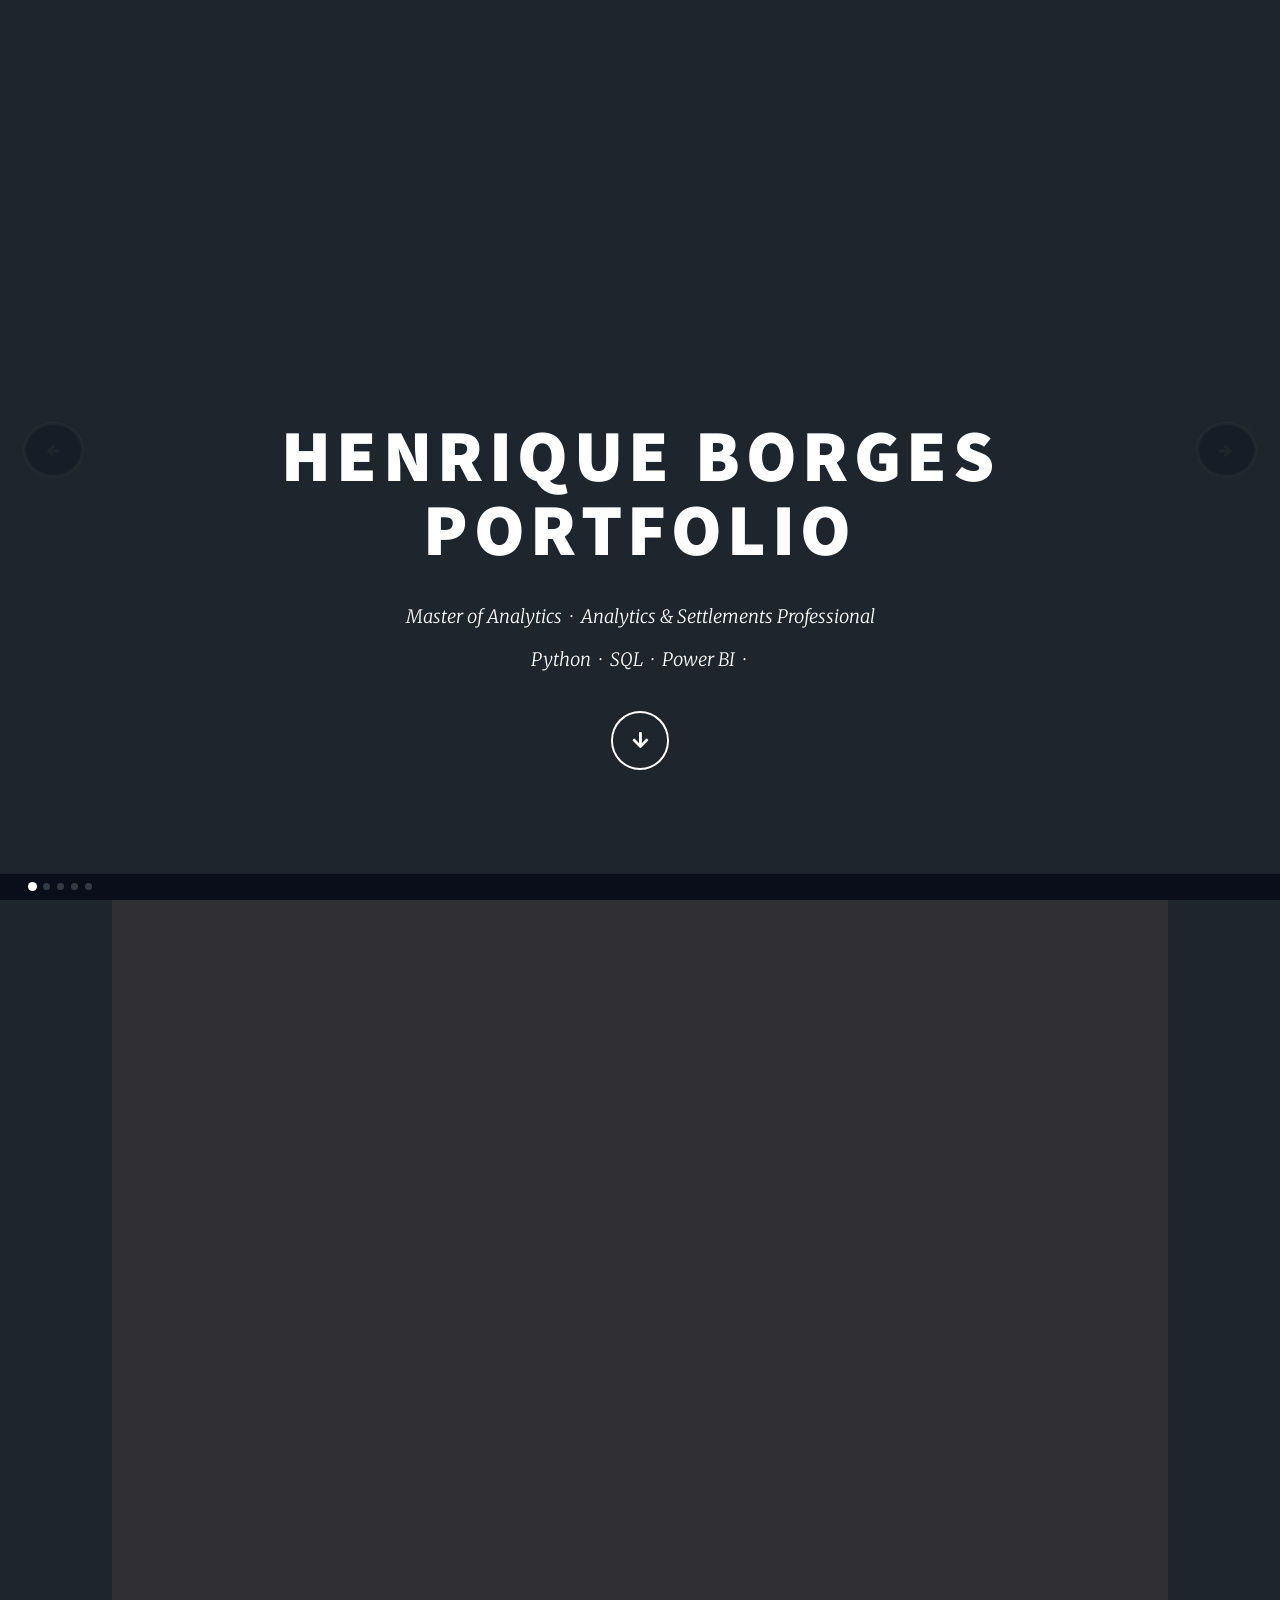
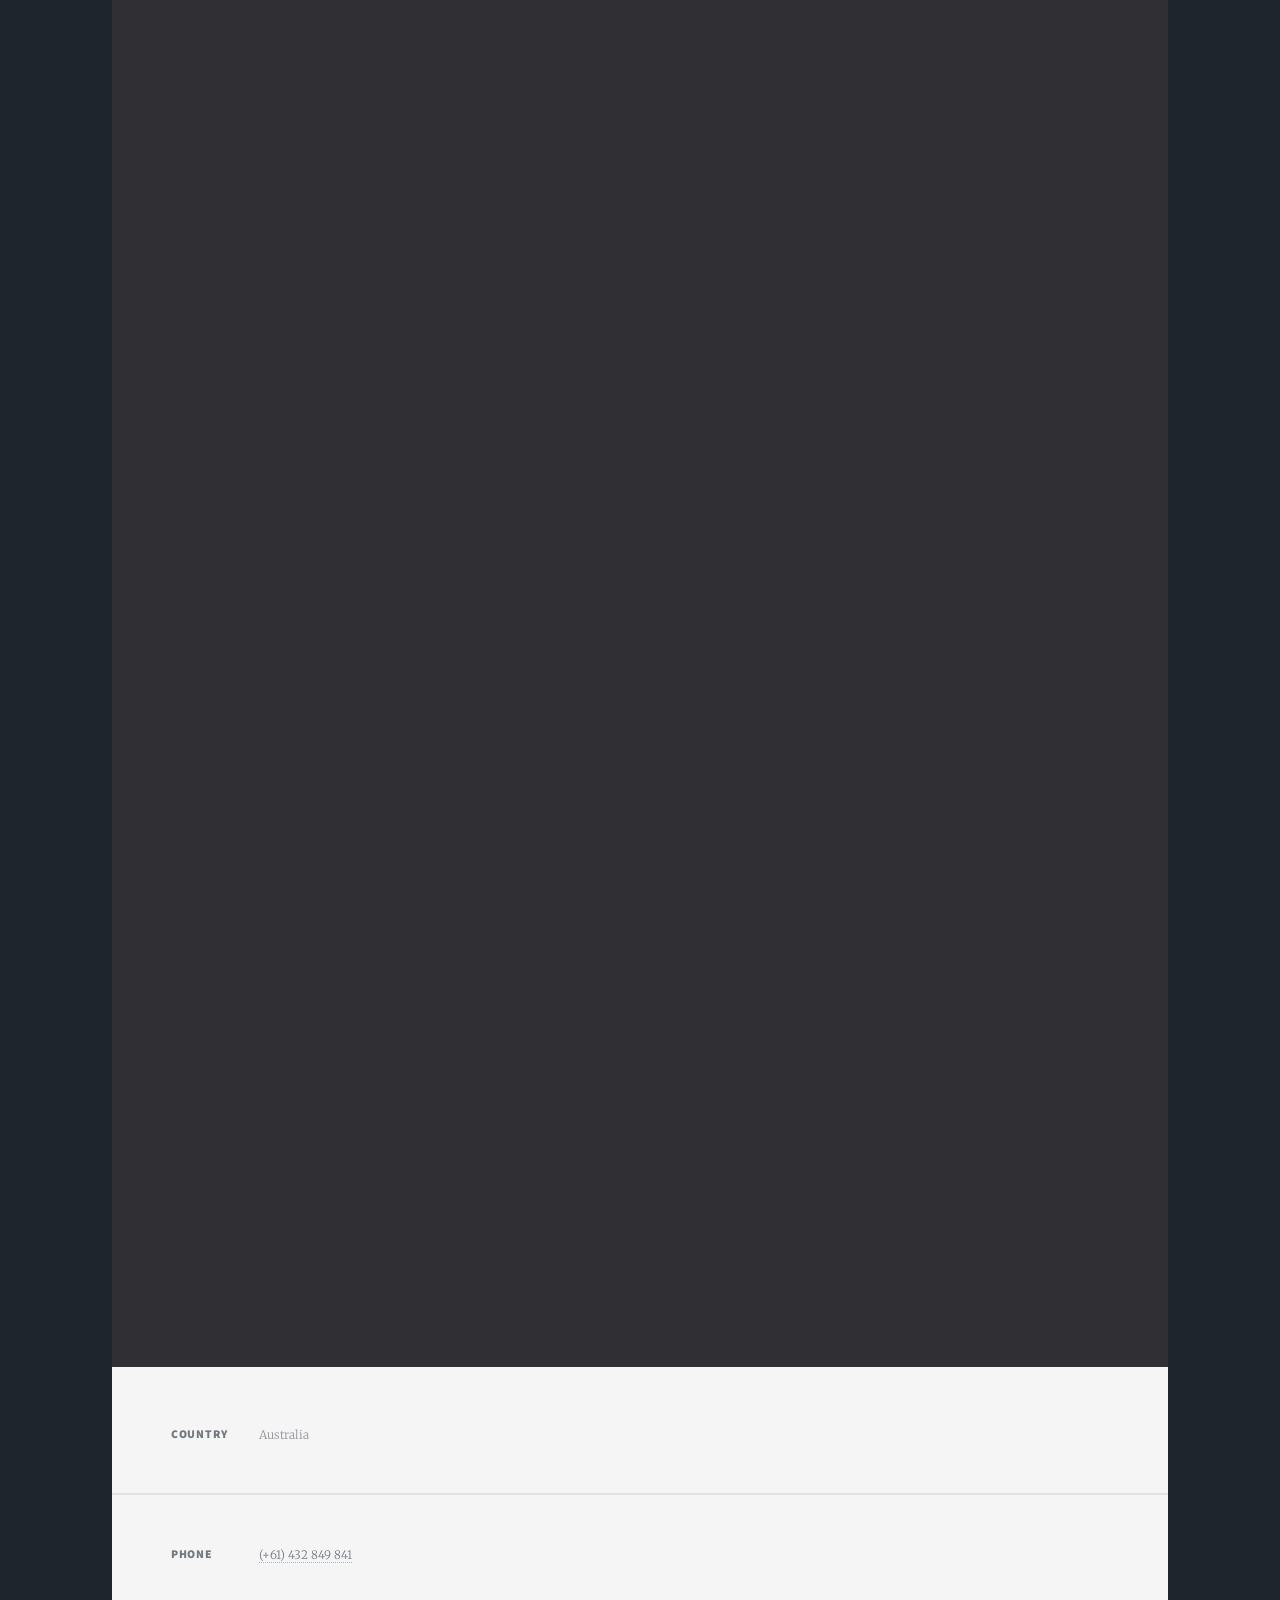
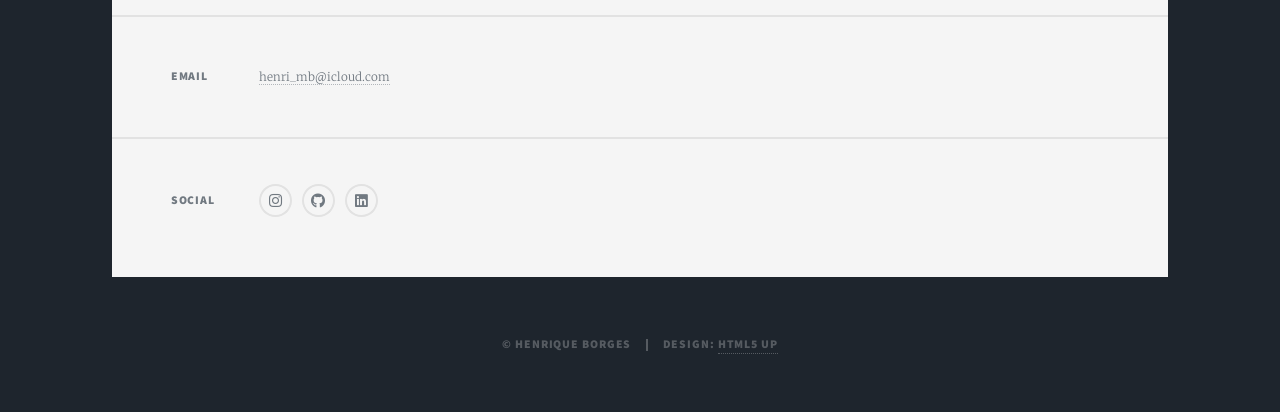
==== commit 405a15d8: "Update" ====
--- a/index.html
+++ b/index.html
@@ -262,7 +262,7 @@
 	<div id="intro">
 		<h1>Henrique Borges<br />Portfolio</h1>
 		<p>Master of Analytics &nbsp;·&nbsp; Analytics &amp; Settlements Professional<br />
-		Python &nbsp;·&nbsp; SQL &nbsp;·&nbsp; Power BI &nbsp;·&nbsp; Energy Markets</p>
+		Python &nbsp;·&nbsp; SQL &nbsp;·&nbsp; Power BI &nbsp;·&nbsp;</p>
 		<ul class="actions">
 			<li><a href="#main" class="button icon solid solo fa-arrow-down scrolly">Continue</a></li>
 		</ul>
@@ -280,7 +280,7 @@
 			<section class="post section active" id="sec-resume">
 				<header class="major">
 					<h1>Henrique Borges</h1>
-					<p>Master of Analytics &nbsp;|&nbsp; Analytics &amp; Settlements Professional<br />
+					<p>Master of Analytics &nbsp;|&nbsp; Analytics &amp; Settlements <br />
 					Sydney, NSW &nbsp;&middot;&nbsp; henri_mb@icloud.com &nbsp;&middot;&nbsp; +61 432 849 841<br />
 					<a href="https://henrimbo.github.io/henriPortfolio.github.io/" target="_blank">henrimbo.github.io/henriPortfolio.github.io</a></p>
 				</header>
@@ -291,7 +291,7 @@
 
 				<h3 class="resume-section-title">About Me</h3>
 				<p class="resume-about">
-					Analytics professional with a Master of Analytics from UNSW, currently at Alinta Energy specialising in environmental and financial settlements, Python automation, and data reconciliation. Background spans military service, entrepreneurship (THV Surf Co), and energy markets — built on precision, process discipline, and a drive to make teams faster and more accurate.
+					Master of Analytics from UNSW, currently at Alinta Energy specialising in environmental and financial settlements, Python automation, and data reconciliation — built on precision, process discipline, and a drive to make teams faster and more accurate.
 				</p>
 
 				<h3 class="resume-section-title">Experience</h3>
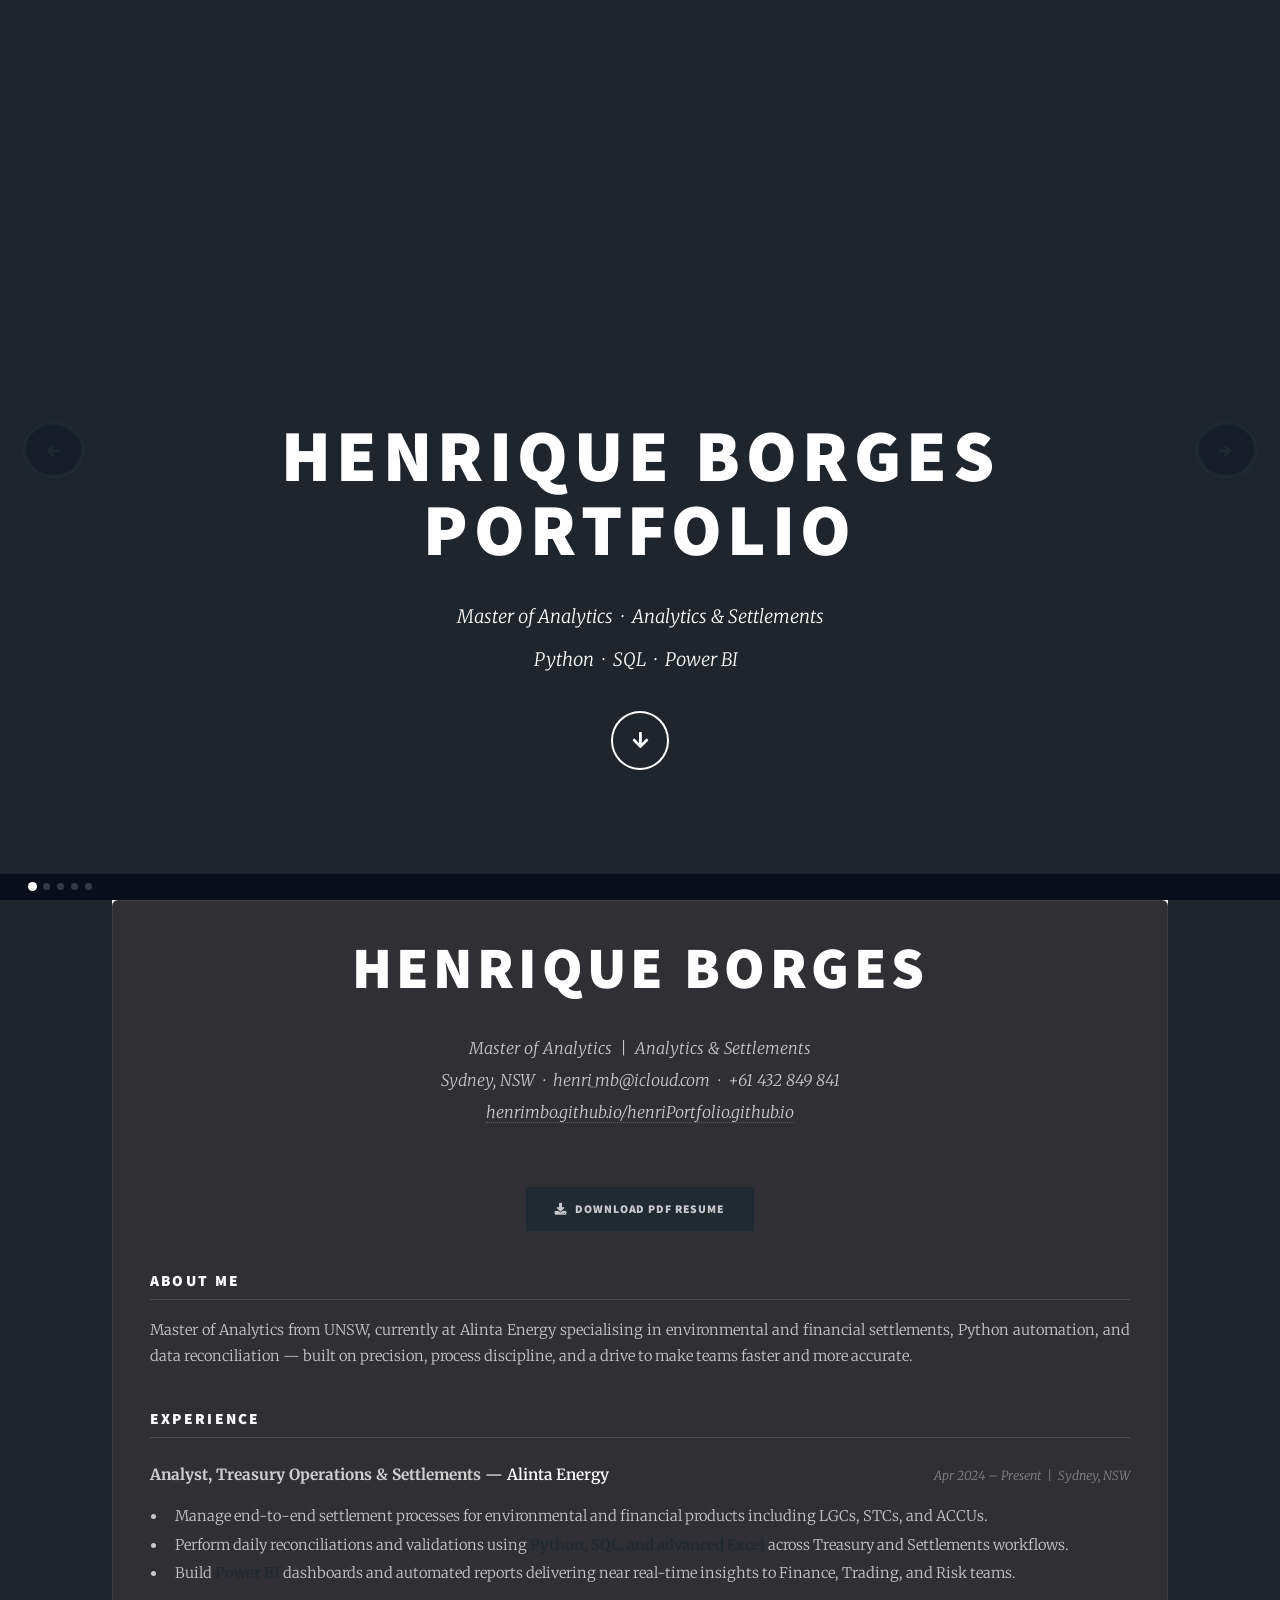
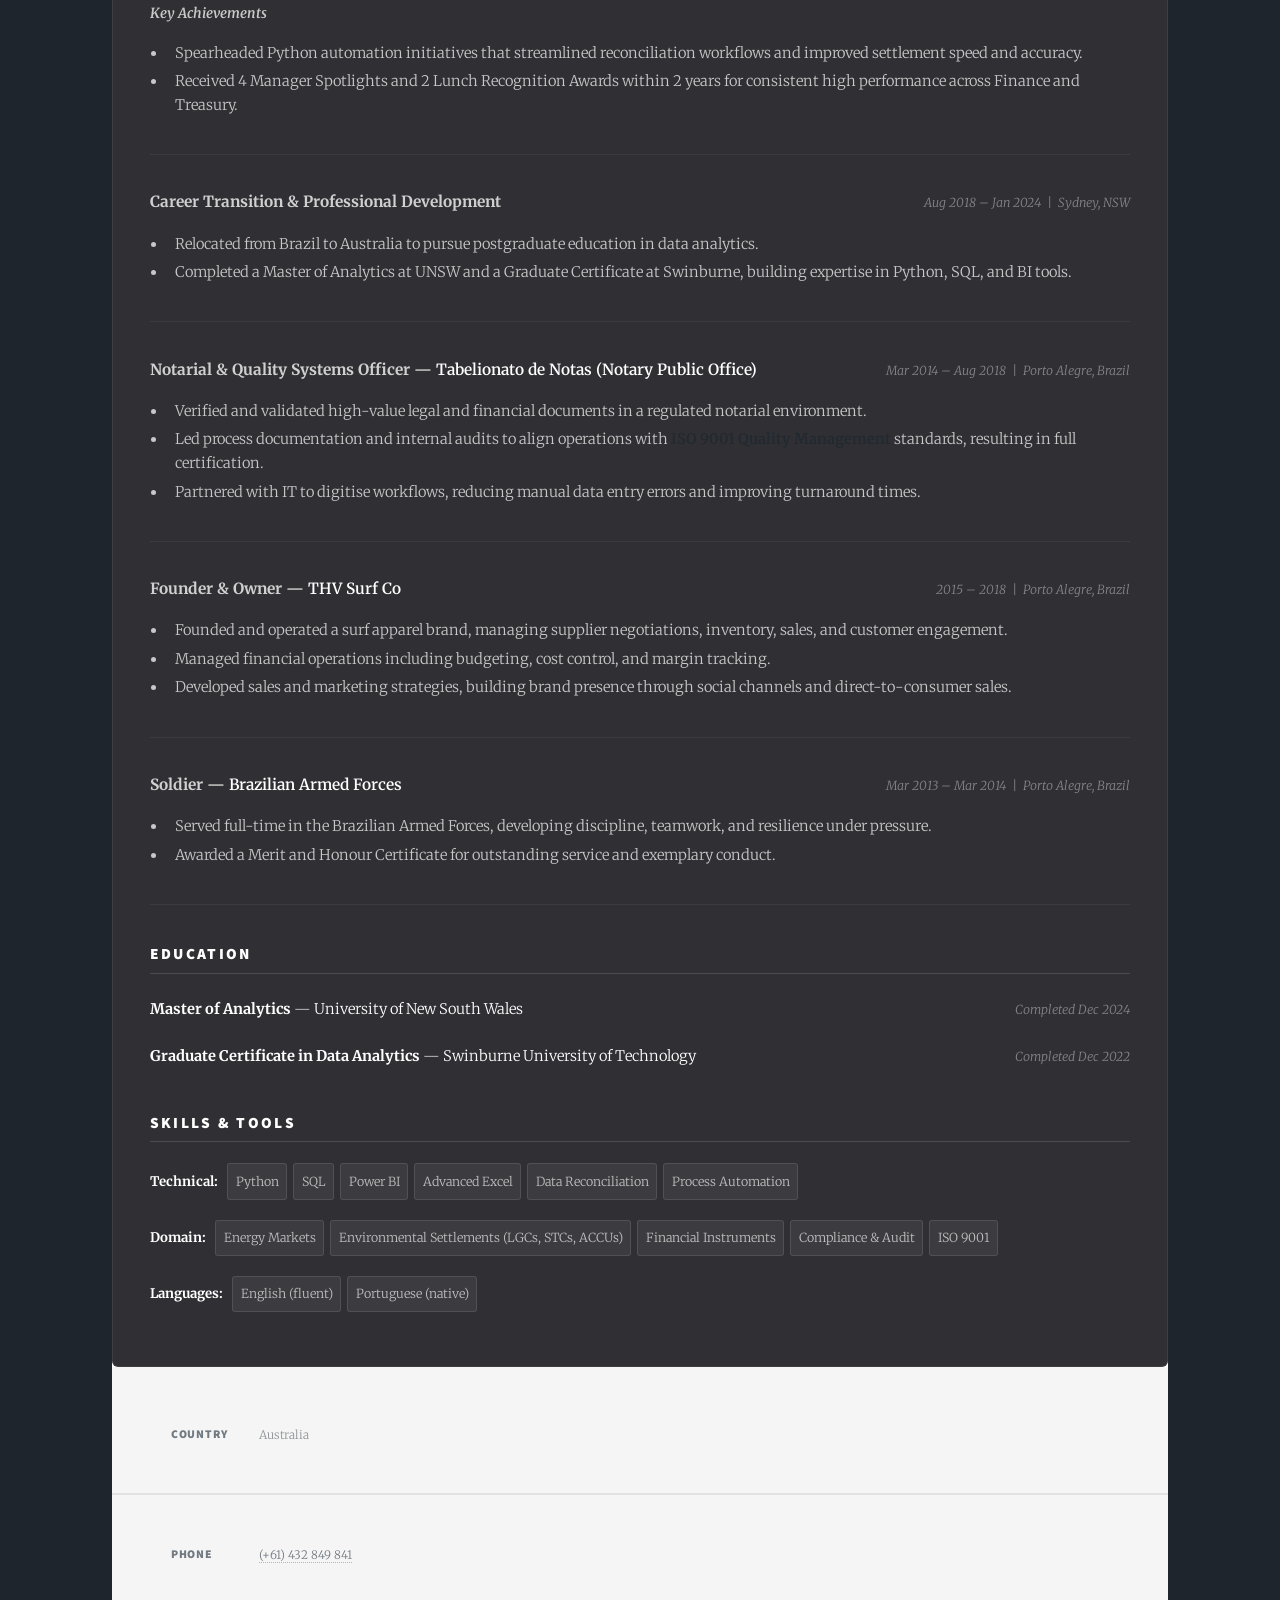
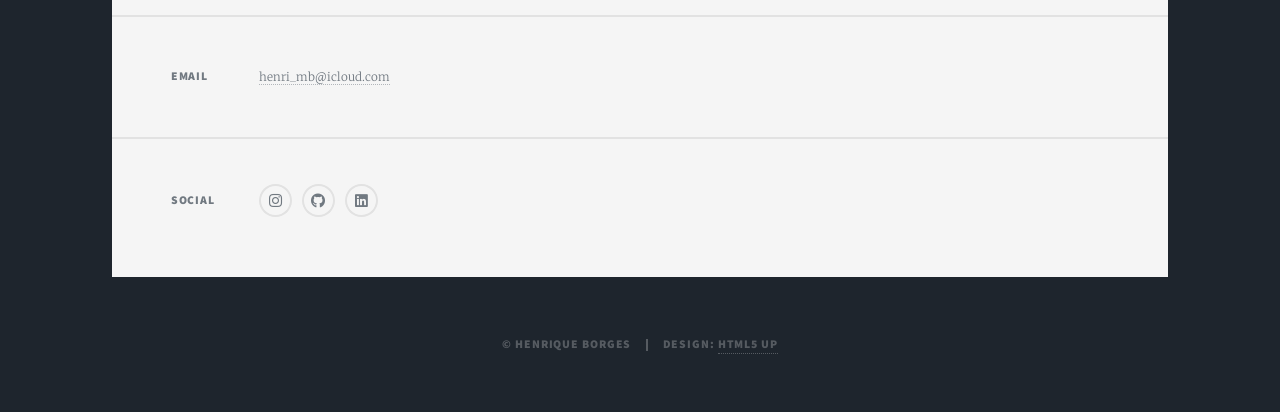
==== commit f932e9db: "Update index.html" ====
--- a/index.html
+++ b/index.html
@@ -261,8 +261,8 @@
 
 	<div id="intro">
 		<h1>Henrique Borges<br />Portfolio</h1>
-		<p>Master of Analytics &nbsp;·&nbsp; Analytics &amp; Settlements Professional<br />
-		Python &nbsp;·&nbsp; SQL &nbsp;·&nbsp; Power BI &nbsp;·&nbsp;</p>
+		<p>Master of Analytics &nbsp;·&nbsp; Analytics &amp; Settlements <br />
+		Python &nbsp;·&nbsp; SQL &nbsp;·&nbsp; Power BI &nbsp;</p>
 		<ul class="actions">
 			<li><a href="#main" class="button icon solid solo fa-arrow-down scrolly">Continue</a></li>
 		</ul>
